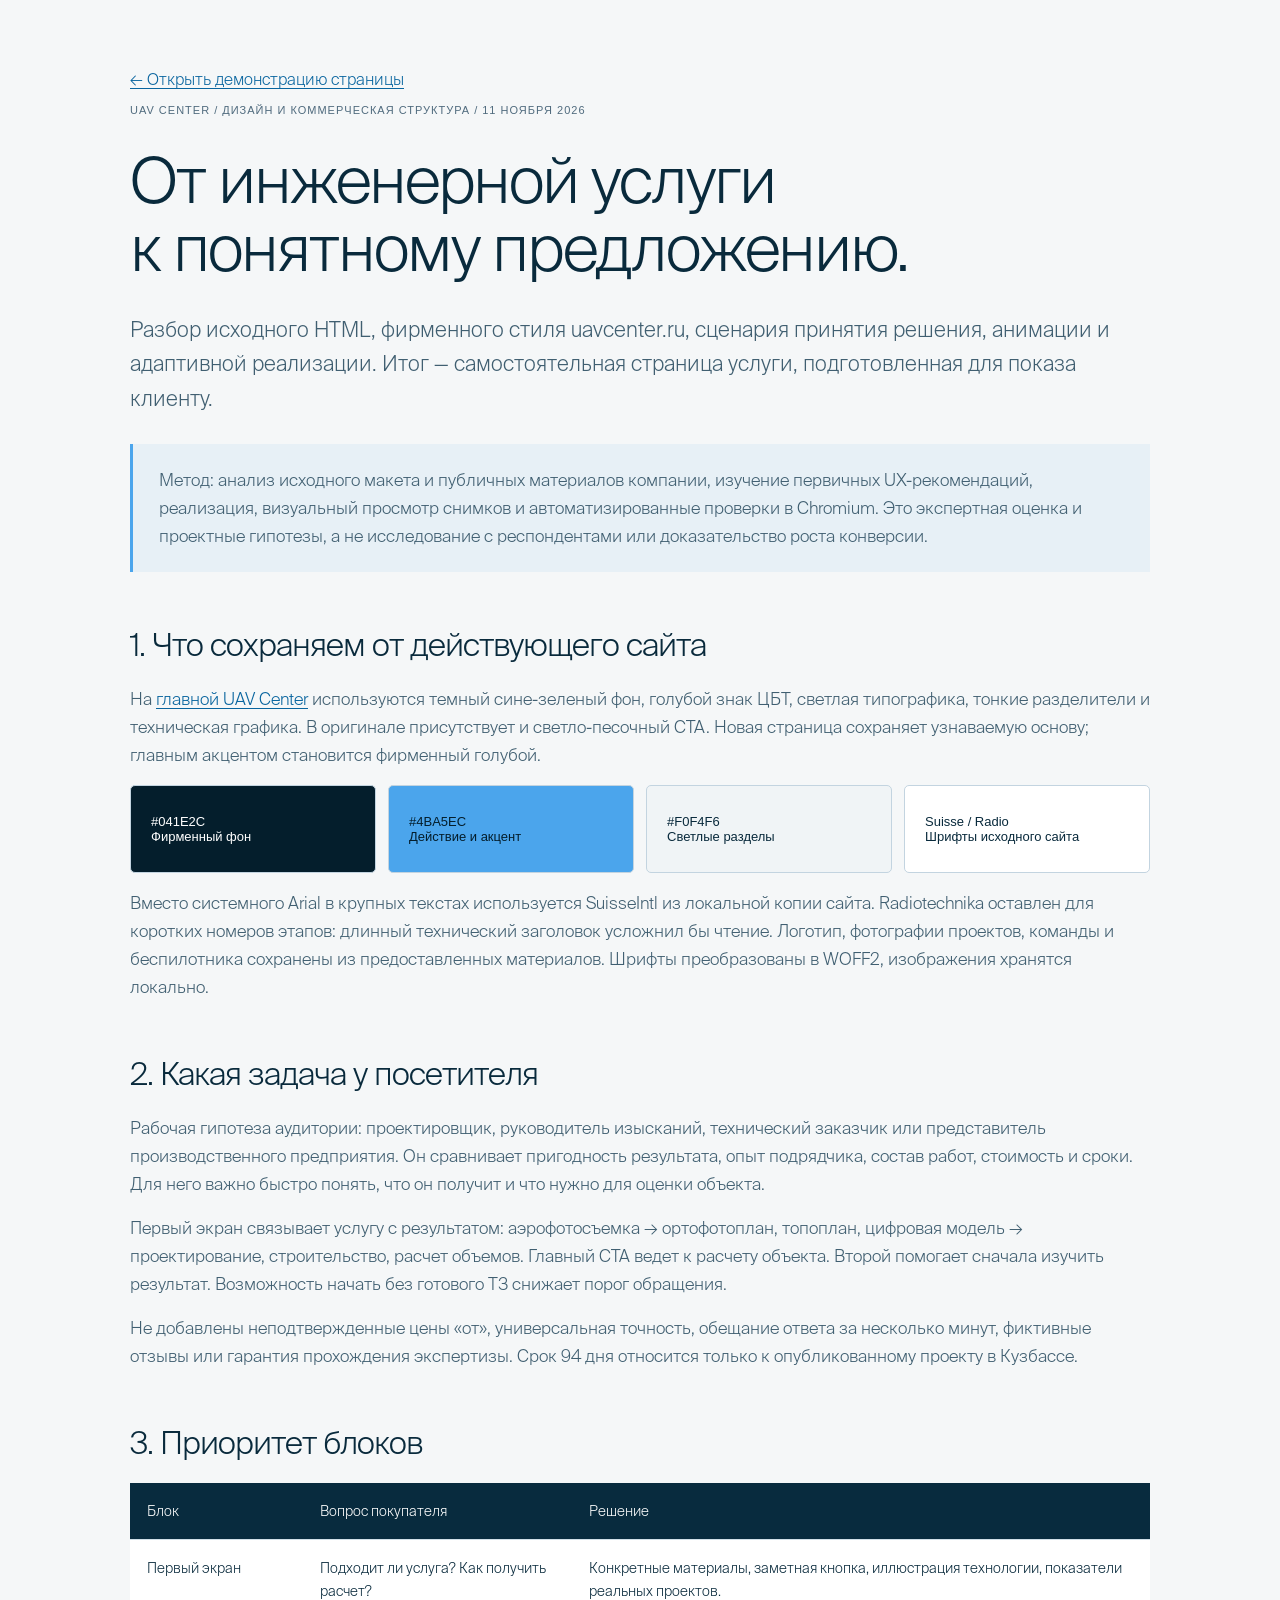
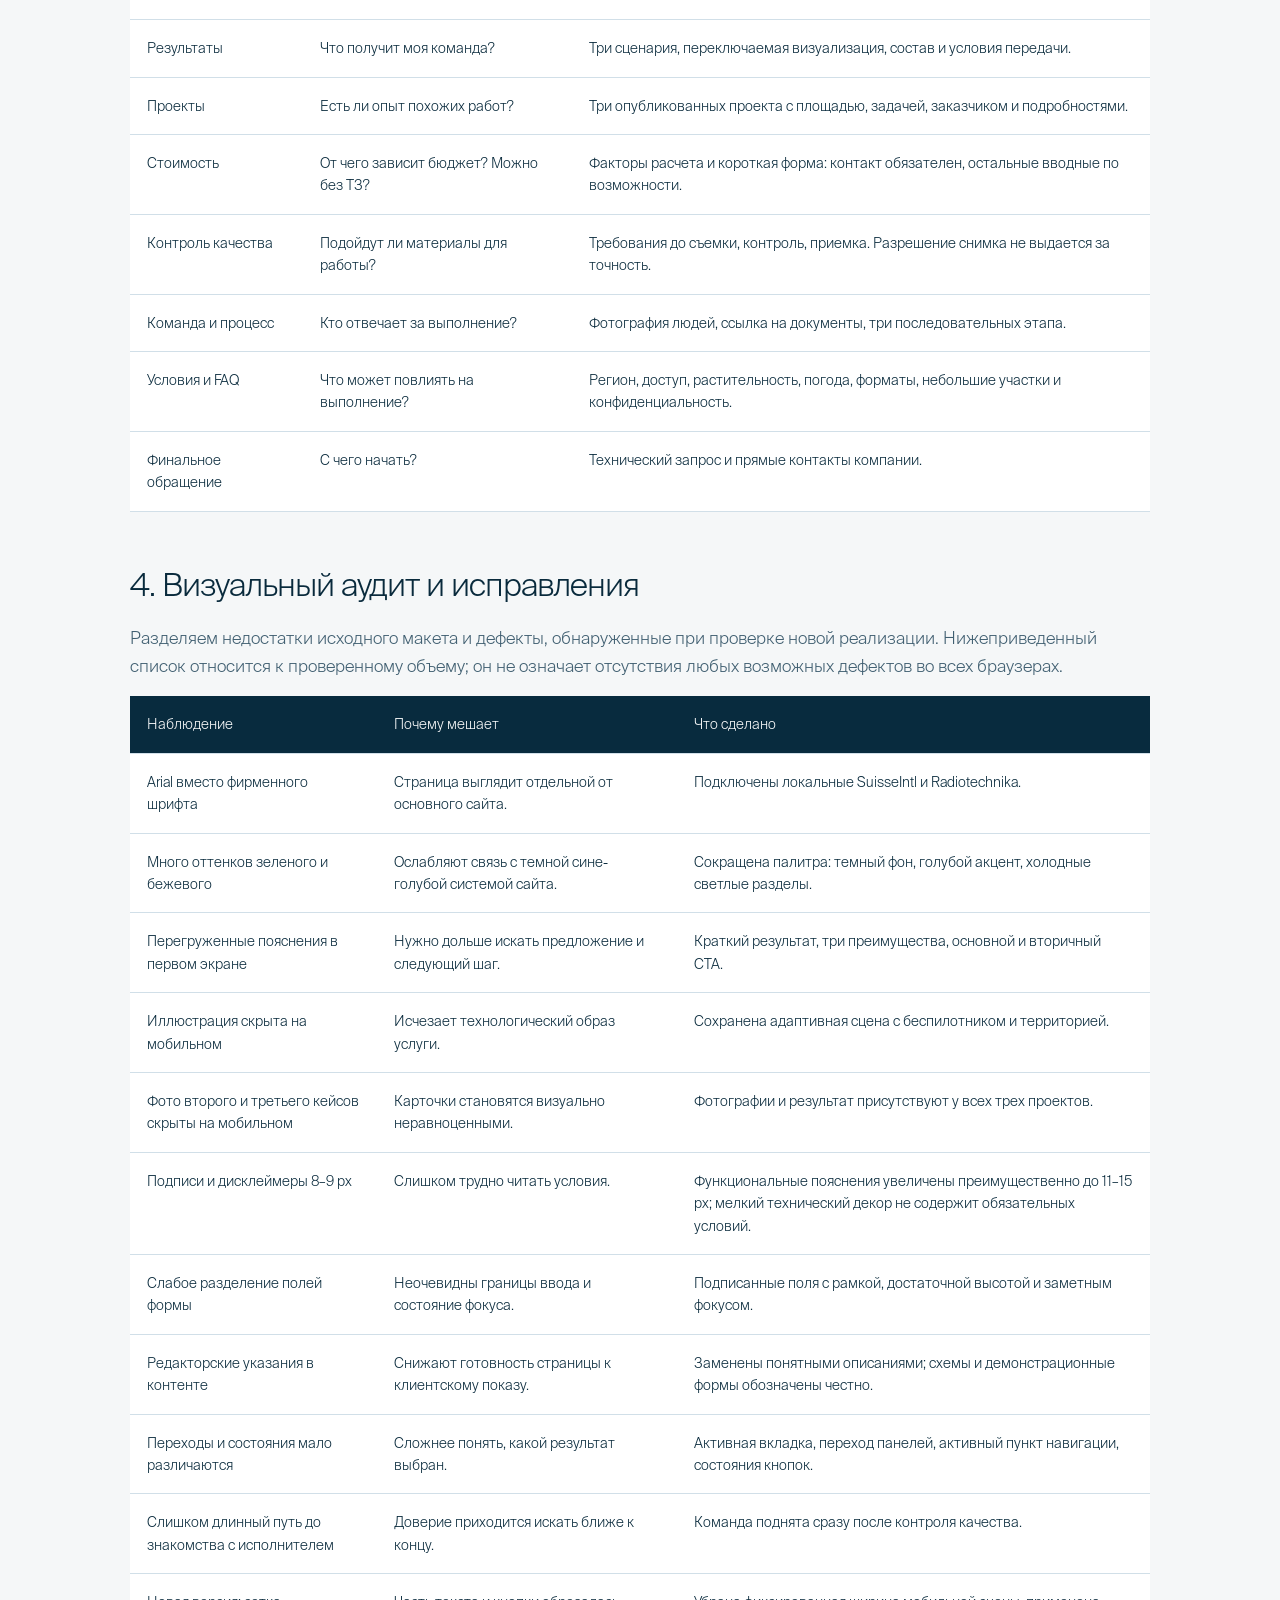
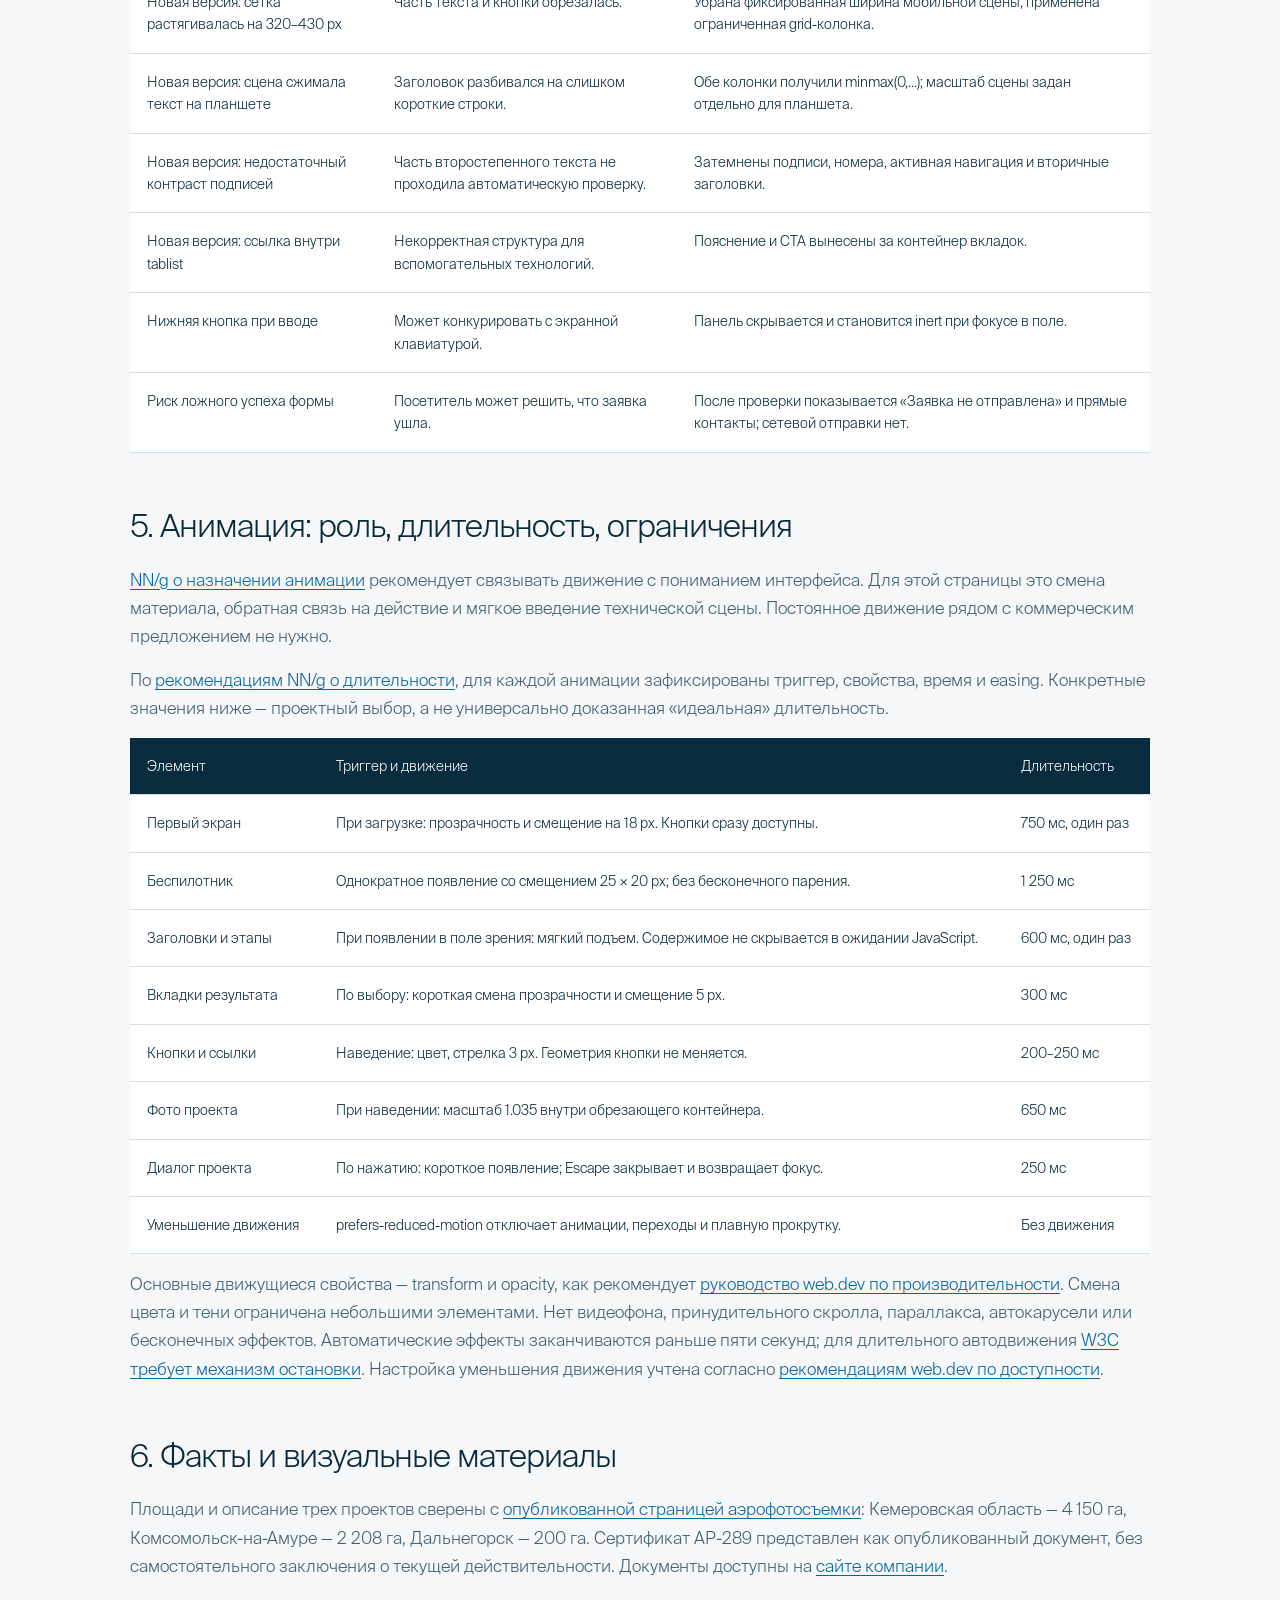
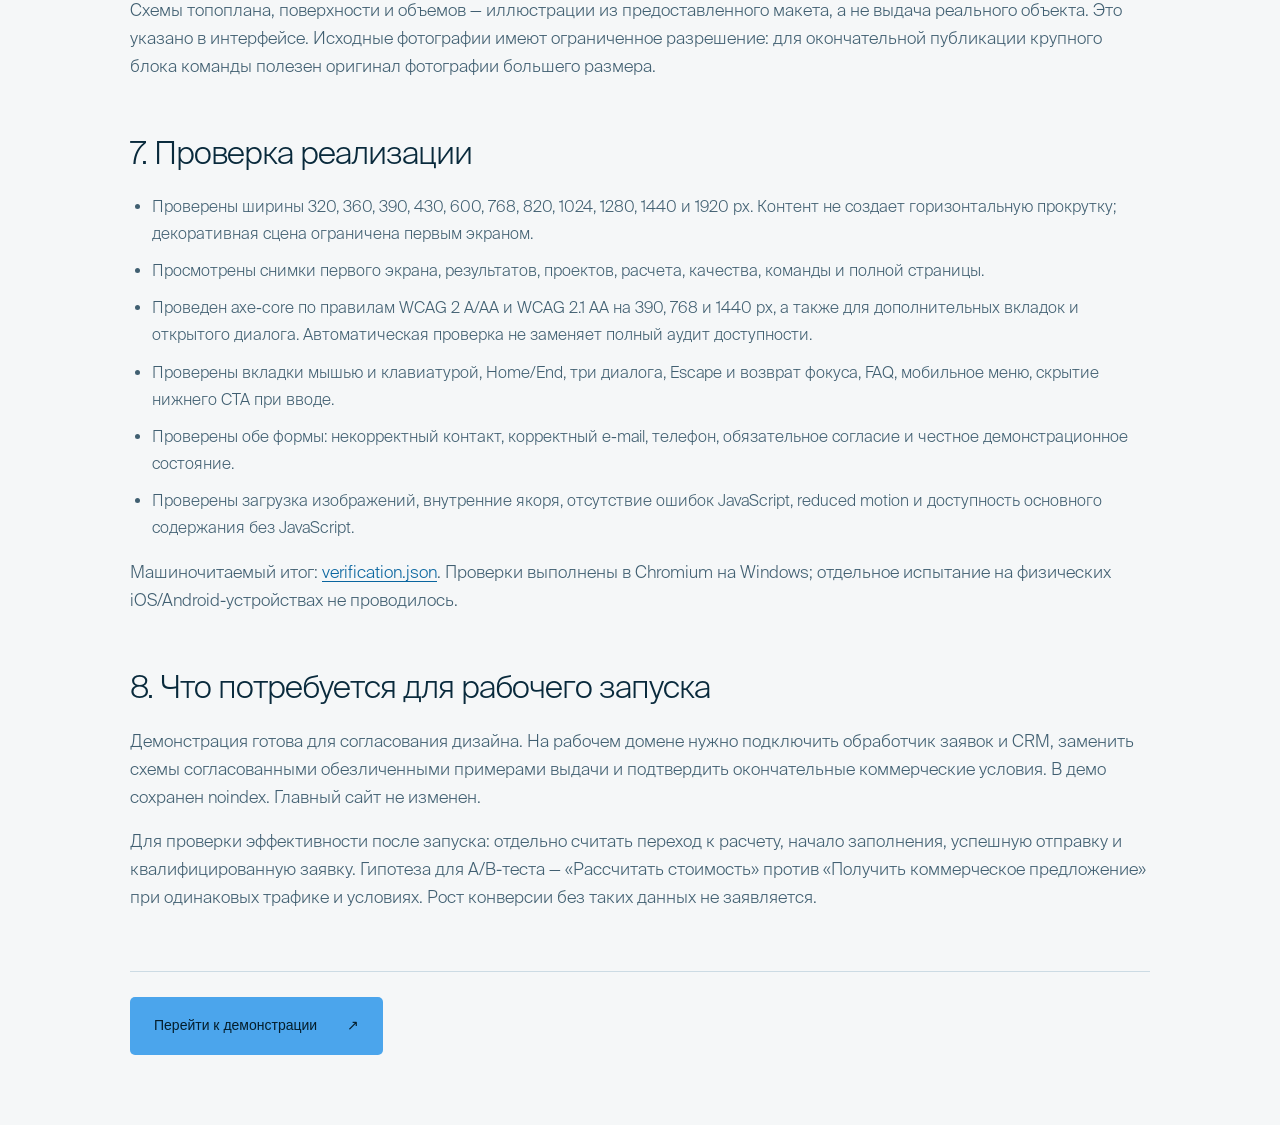
==== research.html @ e49f98c6 "Build premium UAV Center aerial surveying landing page" ====
<!doctype html>
<html lang="ru"><head><meta charset="utf-8"><meta name="viewport" content="width=device-width, initial-scale=1"><meta name="robots" content="noindex,nofollow"><title>UAV Center — исследование и решения по дизайну</title><link rel="icon" href="assets/favicon.svg"><link rel="stylesheet" href="styles.css"><style>
body{background:#f5f7f8}.report{max-width:1080px;margin:auto;padding:70px 30px}.report h1{font-size:clamp(36px,6vw,64px);line-height:1.06;letter-spacing:-2px;margin:30px 0}.report h2{font-size:32px;letter-spacing:-1px;margin:55px 0 23px}.report h3{font-size:23px;margin:28px 0 14px}.report p{font-size:17px;color:#405f71;margin:16px 0}.report a:not(.btn){color:#09659f;text-decoration:underline;text-underline-offset:3px}.report li{color:#405f71;line-height:1.7;margin:10px 0}.report ul,.report ol{padding-left:22px}.report .intro{font-size:21px}.report .meta{font:11px Arial,sans-serif;letter-spacing:1px;color:#506b7e}.report table{width:100%;border-collapse:collapse;font-size:14px;line-height:1.6;background:white}.report th{text-align:left;background:#082b3e;color:white;font-weight:400}.report td,.report th{padding:17px;border-bottom:1px solid #d1dfe8;vertical-align:top}.report td:first-child{min-width:130px}.table-wrap{overflow:auto}.report figure{margin:30px 0}.report figure img{width:100%;border:1px solid #c5d7e2;border-radius:5px}.report figcaption{font-size:13px;color:#526e80;margin-top:10px}.callout{background:#e7f0f6;padding:22px 26px;border-left:3px solid #4ba5ec;margin:28px 0}.report .callout p{margin:0}.swatches{display:flex;gap:12px;flex-wrap:wrap}.swatch{flex:1;min-width:150px;padding:28px 20px;border:1px solid #c3d4e0;border-radius:5px;font:13px Arial,sans-serif}.report footer{margin-top:60px;border-top:1px solid #ccdbe4;padding-top:25px;font-size:13px}.report .table-wrap:focus-visible{outline:3px solid #1683cf}@media(max-width:600px){.report{padding:40px 20px}.report h2{font-size:29px}.report p{font-size:16px}.report td,.report th{padding:13px}.report .intro{font-size:18px}}
</style></head><body><main class="report">
<a href="./">← Открыть демонстрацию страницы</a><p class="meta">UAV CENTER / ДИЗАЙН И КОММЕРЧЕСКАЯ СТРУКТУРА / 11 НОЯБРЯ 2026</p>
<h1>От инженерной услуги<br>к понятному предложению.</h1>
<p class="intro">Разбор исходного HTML, фирменного стиля uavcenter.ru, сценария принятия решения, анимации и адаптивной реализации. Итог — самостоятельная страница услуги, подготовленная для показа клиенту.</p>
<div class="callout"><p>Метод: анализ исходного макета и публичных материалов компании, изучение первичных UX-рекомендаций, реализация, визуальный просмотр снимков и автоматизированные проверки в Chromium. Это экспертная оценка и проектные гипотезы, а не исследование с респондентами или доказательство роста конверсии.</p></div>

<h2>1. Что сохраняем от действующего сайта</h2>
<p>На <a href="https://uavcenter.ru/">главной UAV Center</a> используются темный сине-зеленый фон, голубой знак ЦБТ, светлая типографика, тонкие разделители и техническая графика. В оригинале присутствует и светло-песочный CTA. Новая страница сохраняет узнаваемую основу; главным акцентом становится фирменный голубой.</p>
<div class="swatches"><div class="swatch" style="background:#041e2c;color:white">#041E2C<br>Фирменный фон</div><div class="swatch" style="background:#4ba5ec;color:#041e2c">#4BA5EC<br>Действие и акцент</div><div class="swatch" style="background:#f0f4f6">#F0F4F6<br>Светлые разделы</div><div class="swatch" style="background:white">Suisse / Radio<br>Шрифты исходного сайта</div></div>
<p>Вместо системного Arial в крупных текстах используется SuisseIntl из локальной копии сайта. Radiotechnika оставлен для коротких номеров этапов: длинный технический заголовок усложнил бы чтение. Логотип, фотографии проектов, команды и беспилотника сохранены из предоставленных материалов. Шрифты преобразованы в WOFF2, изображения хранятся локально.</p>

<h2>2. Какая задача у посетителя</h2>
<p>Рабочая гипотеза аудитории: проектировщик, руководитель изысканий, технический заказчик или представитель производственного предприятия. Он сравнивает пригодность результата, опыт подрядчика, состав работ, стоимость и сроки. Для него важно быстро понять, что он получит и что нужно для оценки объекта.</p>
<p>Первый экран связывает услугу с результатом: аэрофотосъемка → ортофотоплан, топоплан, цифровая модель → проектирование, строительство, расчет объемов. Главный CTA ведет к расчету объекта. Второй помогает сначала изучить результат. Возможность начать без готового ТЗ снижает порог обращения.</p>
<p>Не добавлены неподтвержденные цены «от», универсальная точность, обещание ответа за несколько минут, фиктивные отзывы или гарантия прохождения экспертизы. Срок 94 дня относится только к опубликованному проекту в Кузбассе.</p>

<h2>3. Приоритет блоков</h2>
<div class="table-wrap" tabindex="0" aria-label="Порядок блоков"><table><thead><tr><th>Блок</th><th>Вопрос покупателя</th><th>Решение</th></tr></thead><tbody>
<tr><td>Первый экран</td><td>Подходит ли услуга? Как получить расчет?</td><td>Конкретные материалы, заметная кнопка, иллюстрация технологии, показатели реальных проектов.</td></tr>
<tr><td>Результаты</td><td>Что получит моя команда?</td><td>Три сценария, переключаемая визуализация, состав и условия передачи.</td></tr>
<tr><td>Проекты</td><td>Есть ли опыт похожих работ?</td><td>Три опубликованных проекта с площадью, задачей, заказчиком и подробностями.</td></tr>
<tr><td>Стоимость</td><td>От чего зависит бюджет? Можно без ТЗ?</td><td>Факторы расчета и короткая форма: контакт обязателен, остальные вводные по возможности.</td></tr>
<tr><td>Контроль качества</td><td>Подойдут ли материалы для работы?</td><td>Требования до съемки, контроль, приемка. Разрешение снимка не выдается за точность.</td></tr>
<tr><td>Команда и процесс</td><td>Кто отвечает за выполнение?</td><td>Фотография людей, ссылка на документы, три последовательных этапа.</td></tr>
<tr><td>Условия и FAQ</td><td>Что может повлиять на выполнение?</td><td>Регион, доступ, растительность, погода, форматы, небольшие участки и конфиденциальность.</td></tr>
<tr><td>Финальное обращение</td><td>С чего начать?</td><td>Технический запрос и прямые контакты компании.</td></tr>
</tbody></table></div>

<h2>4. Визуальный аудит и исправления</h2>
<p>Разделяем недостатки исходного макета и дефекты, обнаруженные при проверке новой реализации. Нижеприведенный список относится к проверенному объему; он не означает отсутствия любых возможных дефектов во всех браузерах.</p>
<div class="table-wrap" tabindex="0" aria-label="Результаты визуального аудита"><table><thead><tr><th>Наблюдение</th><th>Почему мешает</th><th>Что сделано</th></tr></thead><tbody>
<tr><td>Arial вместо фирменного шрифта</td><td>Страница выглядит отдельной от основного сайта.</td><td>Подключены локальные SuisseIntl и Radiotechnika.</td></tr>
<tr><td>Много оттенков зеленого и бежевого</td><td>Ослабляют связь с темной сине-голубой системой сайта.</td><td>Сокращена палитра: темный фон, голубой акцент, холодные светлые разделы.</td></tr>
<tr><td>Перегруженные пояснения в первом экране</td><td>Нужно дольше искать предложение и следующий шаг.</td><td>Краткий результат, три преимущества, основной и вторичный CTA.</td></tr>
<tr><td>Иллюстрация скрыта на мобильном</td><td>Исчезает технологический образ услуги.</td><td>Сохранена адаптивная сцена с беспилотником и территорией.</td></tr>
<tr><td>Фото второго и третьего кейсов скрыты на мобильном</td><td>Карточки становятся визуально неравноценными.</td><td>Фотографии и результат присутствуют у всех трех проектов.</td></tr>
<tr><td>Подписи и дисклеймеры 8–9 px</td><td>Слишком трудно читать условия.</td><td>Функциональные пояснения увеличены преимущественно до 11–15 px; мелкий технический декор не содержит обязательных условий.</td></tr>
<tr><td>Слабое разделение полей формы</td><td>Неочевидны границы ввода и состояние фокуса.</td><td>Подписанные поля с рамкой, достаточной высотой и заметным фокусом.</td></tr>
<tr><td>Редакторские указания в контенте</td><td>Снижают готовность страницы к клиентскому показу.</td><td>Заменены понятными описаниями; схемы и демонстрационные формы обозначены честно.</td></tr>
<tr><td>Переходы и состояния мало различаются</td><td>Сложнее понять, какой результат выбран.</td><td>Активная вкладка, переход панелей, активный пункт навигации, состояния кнопок.</td></tr>
<tr><td>Слишком длинный путь до знакомства с исполнителем</td><td>Доверие приходится искать ближе к концу.</td><td>Команда поднята сразу после контроля качества.</td></tr>
<tr><td>Новая версия: сетка растягивалась на 320–430 px</td><td>Часть текста и кнопки обрезалась.</td><td>Убрана фиксированная ширина мобильной сцены, применена ограниченная grid-колонка.</td></tr>
<tr><td>Новая версия: сцена сжимала текст на планшете</td><td>Заголовок разбивался на слишком короткие строки.</td><td>Обе колонки получили minmax(0,…); масштаб сцены задан отдельно для планшета.</td></tr>
<tr><td>Новая версия: недостаточный контраст подписей</td><td>Часть второстепенного текста не проходила автоматическую проверку.</td><td>Затемнены подписи, номера, активная навигация и вторичные заголовки.</td></tr>
<tr><td>Новая версия: ссылка внутри tablist</td><td>Некорректная структура для вспомогательных технологий.</td><td>Пояснение и CTA вынесены за контейнер вкладок.</td></tr>
<tr><td>Нижняя кнопка при вводе</td><td>Может конкурировать с экранной клавиатурой.</td><td>Панель скрывается и становится inert при фокусе в поле.</td></tr>
<tr><td>Риск ложного успеха формы</td><td>Посетитель может решить, что заявка ушла.</td><td>После проверки показывается «Заявка не отправлена» и прямые контакты; сетевой отправки нет.</td></tr>
</tbody></table></div>

<h2>5. Анимация: роль, длительность, ограничения</h2>
<p><a href="https://www.nngroup.com/articles/animation-purpose-ux/">NN/g о назначении анимации</a> рекомендует связывать движение с пониманием интерфейса. Для этой страницы это смена материала, обратная связь на действие и мягкое введение технической сцены. Постоянное движение рядом с коммерческим предложением не нужно.</p>
<p>По <a href="https://www.nngroup.com/articles/animation-duration/">рекомендациям NN/g о длительности</a>, для каждой анимации зафиксированы триггер, свойства, время и easing. Конкретные значения ниже — проектный выбор, а не универсально доказанная «идеальная» длительность.</p>
<div class="table-wrap" tabindex="0" aria-label="Спецификация анимации"><table><thead><tr><th>Элемент</th><th>Триггер и движение</th><th>Длительность</th></tr></thead><tbody>
<tr><td>Первый экран</td><td>При загрузке: прозрачность и смещение на 18 px. Кнопки сразу доступны.</td><td>750 мс, один раз</td></tr>
<tr><td>Беспилотник</td><td>Однократное появление со смещением 25 × 20 px; без бесконечного парения.</td><td>1 250 мс</td></tr>
<tr><td>Заголовки и этапы</td><td>При появлении в поле зрения: мягкий подъем. Содержимое не скрывается в ожидании JavaScript.</td><td>600 мс, один раз</td></tr>
<tr><td>Вкладки результата</td><td>По выбору: короткая смена прозрачности и смещение 5 px.</td><td>300 мс</td></tr>
<tr><td>Кнопки и ссылки</td><td>Наведение: цвет, стрелка 3 px. Геометрия кнопки не меняется.</td><td>200–250 мс</td></tr>
<tr><td>Фото проекта</td><td>При наведении: масштаб 1.035 внутри обрезающего контейнера.</td><td>650 мс</td></tr>
<tr><td>Диалог проекта</td><td>По нажатию: короткое появление; Escape закрывает и возвращает фокус.</td><td>250 мс</td></tr>
<tr><td>Уменьшение движения</td><td>prefers-reduced-motion отключает анимации, переходы и плавную прокрутку.</td><td>Без движения</td></tr>
</tbody></table></div>
<p>Основные движущиеся свойства — transform и opacity, как рекомендует <a href="https://web.dev/articles/animations-guide">руководство web.dev по производительности</a>. Смена цвета и тени ограничена небольшими элементами. Нет видеофона, принудительного скролла, параллакса, автокарусели или бесконечных эффектов. Автоматические эффекты заканчиваются раньше пяти секунд; для длительного автодвижения <a href="https://www.w3.org/WAI/WCAG22/Understanding/pause-stop-hide">W3C требует механизм остановки</a>. Настройка уменьшения движения учтена согласно <a href="https://web.dev/learn/design/accessibility">рекомендациям web.dev по доступности</a>.</p>

<h2>6. Факты и визуальные материалы</h2>
<p>Площади и описание трех проектов сверены с <a href="https://uavcenter.ru/aerofotosemka/">опубликованной страницей аэрофотосъемки</a>: Кемеровская область — 4 150 га, Комсомольск-на-Амуре — 2 208 га, Дальнегорск — 200 га. Сертификат АР-289 представлен как опубликованный документ, без самостоятельного заключения о текущей действительности. Документы доступны на <a href="https://uavcenter.ru/documents/">сайте компании</a>.</p>
<p>Схемы топоплана, поверхности и объемов — иллюстрации из предоставленного макета, а не выдача реального объекта. Это указано в интерфейсе. Исходные фотографии имеют ограниченное разрешение: для окончательной публикации крупного блока команды полезен оригинал фотографии большего размера.</p>

<h2>7. Проверка реализации</h2>
<ul>
<li>Проверены ширины 320, 360, 390, 430, 600, 768, 820, 1024, 1280, 1440 и 1920 px. Контент не создает горизонтальную прокрутку; декоративная сцена ограничена первым экраном.</li>
<li>Просмотрены снимки первого экрана, результатов, проектов, расчета, качества, команды и полной страницы.</li>
<li>Проведен axe-core по правилам WCAG 2 A/AA и WCAG 2.1 AA на 390, 768 и 1440 px, а также для дополнительных вкладок и открытого диалога. Автоматическая проверка не заменяет полный аудит доступности.</li>
<li>Проверены вкладки мышью и клавиатурой, Home/End, три диалога, Escape и возврат фокуса, FAQ, мобильное меню, скрытие нижнего CTA при вводе.</li>
<li>Проверены обе формы: некорректный контакт, корректный e-mail, телефон, обязательное согласие и честное демонстрационное состояние.</li>
<li>Проверены загрузка изображений, внутренние якоря, отсутствие ошибок JavaScript, reduced motion и доступность основного содержания без JavaScript.</li>
</ul>
<p>Машиночитаемый итог: <a href="verification.json">verification.json</a>. Проверки выполнены в Chromium на Windows; отдельное испытание на физических iOS/Android-устройствах не проводилось.</p>

<h2>8. Что потребуется для рабочего запуска</h2>
<p>Демонстрация готова для согласования дизайна. На рабочем домене нужно подключить обработчик заявок и CRM, заменить схемы согласованными обезличенными примерами выдачи и подтвердить окончательные коммерческие условия. В демо сохранен noindex. Главный сайт не изменен.</p>
<p>Для проверки эффективности после запуска: отдельно считать переход к расчету, начало заполнения, успешную отправку и квалифицированную заявку. Гипотеза для A/B-теста — «Рассчитать стоимость» против «Получить коммерческое предложение» при одинаковых трафике и условиях. Рост конверсии без таких данных не заявляется.</p>
<footer><a class="btn btn-primary" href="./">Перейти к демонстрации <span>↗</span></a></footer>
</main></body></html>
---- styles.css ----
@font-face{font-family:Suisse;src:url('assets/SuisseIntl.woff2') format('woff2');font-weight:300 600;font-display:swap}
@font-face{font-family:Radio;src:url('assets/Radiotechnika.woff2') format('woff2');font-weight:400;font-display:swap}
:root{--ink:#092a3c;--navy:#041e2c;--navy2:#0c2b3d;--muted:#526975;--paper:#f5f7f8;--white:#fff;--line:#d7e1e7;--blue:#4ba5ec;--sand:#f3e4bc;--ease:cubic-bezier(.22,1,.36,1)}
*{box-sizing:border-box}html{scroll-behavior:smooth;scroll-padding-top:88px}body{margin:0;background:var(--paper);color:var(--ink);font-family:Suisse,Arial,sans-serif;font-size:16px;-webkit-font-smoothing:antialiased}body.menu-open{overflow:hidden}a{color:inherit;text-decoration:none}button,input,textarea,select{font:inherit}button{cursor:pointer;color:inherit}button,a,input,textarea,select{-webkit-tap-highlight-color:transparent}button:disabled{cursor:default}img{max-width:100%;display:block}h1,h2,h3,p{margin:0}h1,h2,h3,strong{font-weight:400}p{line-height:1.65}h2{font-size:clamp(35px,3.65vw,54px);letter-spacing:-1.9px;line-height:1.09}h3{font-size:25px;line-height:1.22;letter-spacing:-.6px}a:focus-visible,button:focus-visible,input:focus-visible,textarea:focus-visible,select:focus-visible,summary:focus-visible,[tabindex]:focus-visible{outline:3px solid #1683cf;outline-offset:5px}.container{width:min(1320px,calc(100% - 104px));margin-inline:auto}.section,.deliverables{padding:100px 0}.section-head{display:grid;grid-template-columns:1.4fr 1fr;gap:80px;align-items:end;margin-bottom:48px}.section-head>p{max-width:390px;color:var(--muted);font-size:17px;justify-self:end}.eyebrow{display:flex;align-items:center;gap:12px;font-family:Arial,sans-serif;font-size:11px;line-height:1.6;letter-spacing:1.45px;text-transform:uppercase;margin-bottom:24px;color:#486574}.eyebrow:before{content:'';height:1px;width:24px;background:var(--blue)}.soft{color:#638091}.text-link{display:inline-flex;align-items:center;gap:24px;border-bottom:1px solid #a7bac5;padding:8px 0;font-size:14px;line-height:1.4;transition:color .2s,border-color .2s}.text-link:hover{color:#1676ba;border-color:currentColor}.text-link span{font-size:20px}.btn{display:inline-flex;align-items:center;justify-content:space-between;gap:30px;min-height:58px;border:1px solid transparent;padding:0 23px;border-radius:5px;font-family:Arial,sans-serif;font-size:14px;line-height:1.35;font-weight:500;transition:background .2s,transform .2s,box-shadow .2s}.btn .arrow{font-size:24px;font-weight:400;transition:transform .25s var(--ease)}.btn:hover .arrow{transform:translate(3px,-3px)}.btn-primary,.btn-sand{background:var(--blue);color:var(--navy)}.btn-primary:hover,.btn-sand:hover{background:#78c2fa;box-shadow:0 6px 28px #4ba5ec25}.btn-ink{background:var(--navy);color:white}.btn-ink:hover{background:#174660}.grid3{display:grid;grid-template-columns:repeat(3,minmax(0,1fr));gap:28px}.skip{position:fixed;top:10px;left:12px;transform:translateY(-160%);z-index:100;padding:14px 20px;background:white}.skip:focus{transform:none}.icon{fill:none;stroke:currentColor;stroke-width:1.4;width:28px;height:28px}.tag{font:10px/1.5 Arial,sans-serif;letter-spacing:1px}.sr{position:absolute;width:1px;height:1px;overflow:hidden;clip:rect(0,0,0,0)}
/* Brand and first screen */
.header{background:var(--navy);color:#eef4f8;height:92px;border-bottom:1px solid #ffffff20}.header-inner{height:100%;display:flex;align-items:center;justify-content:space-between;gap:30px}.brand img{width:239px;height:auto}.main-nav{display:flex;align-items:center;gap:28px;font-size:14px}.main-nav a{color:#b7c9d4;transition:color .2s}.main-nav a:hover{color:white}.header-contact{display:flex;gap:28px;align-items:center}.phone{white-space:nowrap;font-size:16px}.header-contact .btn{min-height:43px;background:transparent;border-color:#526875;color:white;font-size:12px;padding:0 16px;gap:16px}.header-contact .btn:hover{border-color:var(--blue);background:#15394e}.mobile-menu{display:none;background:transparent;border:1px solid #667f8d;border-radius:4px;padding:11px 13px;color:white;min-height:44px}.hero{position:relative;overflow:hidden;background:var(--navy);color:#edf4f8}.hero:before{content:'';position:absolute;inset:0;background:radial-gradient(ellipse at 82% 42%,#154c6b70,transparent 55%);pointer-events:none}.hero-main{position:relative;display:grid;grid-template-columns:minmax(0,1.1fr) minmax(0,1fr);align-items:center;gap:0;padding:58px 0 53px;min-height:555px}.hero-copy{position:relative;z-index:2}.hero .eyebrow{color:#a7c6da;font-size:10px;letter-spacing:1.35px;margin-bottom:24px}.hero .eyebrow:before{display:none}.status-dot{display:inline-block;width:6px;height:6px;flex:0 0 6px;background:var(--blue);border-radius:50%;box-shadow:0 0 0 4px #4ba5ec13}.hero h1{font-size:clamp(48px,4.6vw,68px);letter-spacing:-2.7px;line-height:1.035;margin-bottom:22px}.hero h1 span{color:#89bcdf}.hero-desc{max-width:520px;color:#bdced9;font-size:17px;line-height:1.6}.hero-benefits{display:flex;flex-wrap:wrap;gap:17px;margin-top:20px;color:#b4c9d5;font-size:12px}.hero-benefits span:before{content:'✓';color:#66b9f3;margin-right:7px}.hero-actions{display:flex;align-items:center;gap:25px;margin-top:30px}.hero-actions .text-link{color:#d1e0e9;border-color:#496579;font-size:13px}.hero-actions .text-link:hover{color:var(--blue)}.hero-note{font-size:12px;color:#9bb1c1;margin-top:18px}.hero-note>span{color:#d1dee7}.hero-art{position:relative;width:100%;height:455px;isolation:isolate}.scene-grid{position:absolute;inset:-40px -60px;background-image:linear-gradient(#77b1db0b 1px,transparent 1px),linear-gradient(90deg,#77b1db0b 1px,transparent 1px);background-size:44px 44px;mask-image:radial-gradient(ellipse,#000 20%,transparent 73%)}.scene-orbit{position:absolute;border:1px solid #82bde117;border-radius:50%;width:480px;height:480px;top:-10px;left:25px}.orbit-two{width:390px;height:390px;top:35px;left:70px;border-style:dashed}.scene-label{position:absolute;display:flex;align-items:center;gap:12px;top:5px;left:45px;color:#9cbed5;font:10px/1.5 Arial,sans-serif;letter-spacing:1.4px}.terrain-stack{position:absolute;width:470px;height:252px;left:43px;top:186px;transform:rotateX(55deg) rotateZ(-24deg);transform-style:preserve-3d;box-shadow:-7px 12px 0 #123b50,-9px 15px 0 #37728d,0 40px 60px #0005}.hero-land{width:100%;height:100%;object-fit:cover;filter:saturate(.6) brightness(.85)}.terrain-lines{position:absolute;inset:0;width:100%;height:100%;mix-blend-mode:screen}.scan-beam{position:absolute;inset:0;width:100%;height:100%;z-index:1;pointer-events:none}.hero-drone{position:absolute;width:460px;height:auto;max-width:90%;left:43px;top:79px;z-index:2;filter:drop-shadow(0 30px 25px #0007)}.data-tag{position:absolute;display:flex;align-items:center;gap:13px;left:29px;bottom:56px;padding:17px 20px;background:#0b2b3ded;border:1px solid #679abc59;border-radius:4px;box-shadow:0 10px 40px #0003;z-index:3;backdrop-filter:blur(8px)}.data-tag strong{font-size:14px;display:block;margin-bottom:5px}.data-tag div>span{font-size:11px;color:#99bbd2}.data-icon{font-size:30px;color:var(--blue)}.scene-scale{position:absolute;bottom:9px;left:45px;right:10px;display:flex;align-items:center;gap:14px;font:9px Arial,sans-serif;letter-spacing:1.2px;color:#a0bdcf}.scene-scale i{height:1px;background:#46718b;flex:1}.scene-caption{position:absolute;bottom:-15px;right:10px;font-size:10px;color:#829fb3}.hero-stats{position:relative;display:grid;grid-template-columns:repeat(3,1fr);border-top:1px solid #315063;padding:26px 0 28px}.hero-stat{padding:0 30px;border-left:1px solid #315063}.hero-stat:first-child{padding-left:0;border-left:0}.hero-stat strong{display:flex;align-items:baseline;gap:7px;font-size:32px;letter-spacing:-1px;margin-bottom:7px}.hero-stat strong>span{font-size:17px;color:#b0c9d8}.hero-stat strong small{font-size:19px;color:var(--blue);margin-left:16px;transition:transform .2s}.hero-stat:hover small{transform:translate(3px,-3px)}.hero-stat>span{font-size:13px;color:#a9c0cf}.hero-stat .stat-document{font-size:30px}.page-nav{position:sticky;top:0;z-index:20;background:#f5f7f8f5;border-bottom:1px solid var(--line);backdrop-filter:blur(12px)}.page-nav .container{height:65px;display:flex;align-items:center;justify-content:space-between;gap:28px}.page-nav a{position:relative;white-space:nowrap;font-size:13px;padding:23px 0;transition:color .2s}.page-nav a>span{font:10px Arial,sans-serif;color:#536e80;margin-right:9px}.page-nav a:hover,.page-nav a.active{color:#0b639c}.page-nav a.active:after{content:'';position:absolute;height:2px;bottom:0;left:0;right:0;background:#278ad0}.page-nav .jump{color:#1675b0}
/* A tangible result, before the sales form */
.deliverables{background:#f0f4f6}.result-grid{display:grid;grid-template-columns:.85fr 1.4fr;gap:60px;align-items:start}.result-tabs{display:flex;flex-direction:column}.result-tab{display:grid;grid-template-columns:24px 1fr 20px;gap:14px;align-items:start;text-align:left;background:none;border:0;border-bottom:1px solid #c8d7df;padding:24px 0;color:#526b7c}.result-tab .tab-number{font:11px Arial,sans-serif;padding-top:7px}.result-tab h3{font-size:23px;line-height:1.25}.result-tab p{font-size:14px;margin-top:12px;color:#526d7d}.result-tab .tab-arrow{font-size:22px}.result-tab[aria-selected=true]{color:var(--ink);border-bottom:2px solid #298bd0}.result-tab[aria-selected=true] .tab-number,.result-tab[aria-selected=true] .tab-arrow{color:#116da9}.result-tab:not([aria-selected=true]) p{display:none}.results-note{font-size:13px;color:var(--muted);margin-top:26px}.result-options>.text-link{align-self:flex-start;margin-top:18px}.result-window{border:1px solid #cbdbe4;border-radius:7px;overflow:hidden;background:white;box-shadow:0 16px 42px #1d45600a}.result-window-top{padding:20px 23px;display:flex;justify-content:space-between;align-items:center;gap:16px;font-size:14px}.window-title{display:flex;align-items:center;gap:10px}.window-title i{width:6px;height:6px;background:#439fda;border-radius:50%}.window-type{font:9px Arial,sans-serif;letter-spacing:1px;color:#536d7e}.result-image{height:345px;position:relative;overflow:hidden;background:#dce8e9}.result-image>img{width:100%;height:100%;object-fit:cover}.result-bottom{display:grid;grid-template-columns:repeat(3,1fr);padding:22px;gap:18px;border-top:1px solid var(--line)}.result-bottom>div{border-left:1px solid var(--line);padding-left:18px}.result-bottom>div:first-child{border:0;padding:0}.result-bottom small{display:block;color:#607985;font:10px Arial,sans-serif;text-transform:uppercase;letter-spacing:.5px;margin-bottom:8px}.result-bottom p{font-size:12px;line-height:1.4}.result-caption{font-size:12px;color:#526b7d;margin-top:17px;max-width:620px}.result-panel[hidden]{display:none}.volume-visual{height:100%;position:relative;background:#12364a}.volume-visual img{width:100%;height:100%;object-fit:cover;opacity:.7}.volume-box{position:absolute;left:24px;top:24px;max-width:285px;padding:20px;background:#082b37ed;color:white;border:1px solid #7196aa}.volume-box strong{display:block;font-size:24px;margin-bottom:9px}.volume-box p{font-size:13px;color:#c6dce8}
/* Evidence */
#projects{background:#fff}.case-card{min-width:0}.case-img{height:242px;position:relative;overflow:hidden;border-radius:5px;background:#dae4eb;margin-bottom:23px}.case-img>img{width:100%;height:100%;object-fit:cover;filter:saturate(.76);transition:transform .65s var(--ease)}.case-card:hover .case-img>img{transform:scale(1.035)}.case-img:after{content:'';position:absolute;inset:30% 0 0;background:linear-gradient(transparent,#051b2ac9)}.case-badge{position:absolute;bottom:20px;left:23px;color:white;z-index:1}.case-badge strong{font-size:39px;letter-spacing:-1px}.case-badge>span{font-size:14px;margin-left:7px}.region{font:10px/1.6 Arial,sans-serif;text-transform:uppercase;letter-spacing:1px;color:#526f80;margin-bottom:12px}.case-card h3{font-size:25px;margin-bottom:16px;min-height:61px}.case-card>p:not(.region){color:var(--muted);font-size:14px;min-height:91px}.case-client{display:flex;align-items:center;justify-content:space-between;gap:15px;border-top:1px solid var(--line);padding-top:14px;margin-top:19px;font-size:12px}.case-client button{width:44px;height:44px;background:#eef5f9;border:1px solid #d7e6ef;border-radius:50%;font-size:24px;transition:background .2s,color .2s}.case-client button:hover{background:var(--navy);color:white}.case-foot{display:flex;align-items:center;justify-content:space-between;gap:35px;margin-top:37px;border-top:1px solid var(--line);padding-top:23px}.case-foot p{font-size:12px;color:#617985;max-width:630px}.case-foot .text-link{white-space:nowrap}
/* Cost and brief: visible labels, simple fields, honest demo behavior */
.price{padding:92px 0;background:#e8f0f5}.price-grid{display:grid;grid-template-columns:1.05fr 1fr;gap:105px;align-items:center}.price-intro{margin-top:24px;color:var(--muted);font-size:16px;max-width:465px}.estimate-lines{margin-top:27px;max-width:475px}.estimate-lines>div{display:grid;grid-template-columns:24px 1fr;gap:14px;padding:18px 0;border-bottom:1px solid #c4d5e0}.estimate-lines>div>span{font:11px Arial,sans-serif;color:#3c6886;margin-top:5px}.estimate-lines p{font-size:14px;color:var(--muted)}.estimate-lines b{display:block;color:var(--ink);font-size:18px;font-weight:400;margin-bottom:4px}.estimate-note{margin-top:23px;font-size:13px;color:var(--muted);max-width:470px}.form-card{background:white;padding:34px;border:1px solid #d3e0e9;border-radius:7px;box-shadow:0 12px 35px #163b5507;color:var(--ink)}.form-title{display:flex;align-items:center;justify-content:space-between;gap:20px;margin-bottom:26px}.form-title h3{font-size:27px}.form-title>span{font:9px/1.5 Arial,sans-serif;color:#567383;letter-spacing:1px;max-width:100px;text-align:right}.field{display:block;margin-bottom:20px;font-family:Arial,sans-serif;font-size:12px;line-height:1.5;color:#344f60}.optional{font-size:10px;color:#536f80;margin-left:6px}.field input,.field textarea,.field select{width:100%;display:block;border:1px solid #c9d7e1;border-radius:4px;background:#fbfcfd;color:#163c51;padding:13px 14px;margin-top:8px;font-size:14px;line-height:1.5;min-height:48px;transition:border-color .2s,box-shadow .2s}.field input:focus,.field textarea:focus,.field select:focus{border-color:#278ad0;box-shadow:0 0 0 3px #4ba5ec18}.field input::placeholder,.field textarea::placeholder{color:#677e8b;font-size:13px}.field textarea{min-height:90px;resize:vertical}.extra-fields{border-bottom:1px solid var(--line);padding:0 0 18px;margin-bottom:18px}.extra-fields summary{cursor:pointer;font-size:13px;line-height:1.6;padding:5px 0;min-height:32px}.extra-fields .field{margin-top:18px}.form-small{font-size:12px;color:#526e7f}.extra-fields p{margin-top:14px}.consent{display:flex;align-items:flex-start;gap:10px;font:11px/1.65 Arial,sans-serif;color:#536c7b;margin:18px 0 22px}.consent input{width:17px;height:17px;flex:0 0 17px;margin:1px 0 0;accent-color:#167bbf}.consent a{text-decoration:underline;text-underline-offset:2px}.form-card>.btn{width:100%;min-height:55px}.after-note{margin-top:16px}.demo-caption{margin-top:15px;padding-top:14px;border-top:1px solid var(--line);font:11px/1.55 Arial,sans-serif;color:#526c7c}.form-status{display:none;margin-top:18px;padding:16px;background:#eaf3fa;border:1px solid #a8c9df;border-radius:4px;font-size:14px;line-height:1.6}.form-status.visible{display:block}.form-status a{text-decoration:underline}.form-status strong{display:block;margin-bottom:5px}.form-row{display:grid;grid-template-columns:1fr 1fr;gap:18px}
/* Quality, people and method */
.quality{background:var(--navy);color:white}.quality-grid{display:grid;grid-template-columns:1fr 1fr;gap:100px}.quality .eyebrow{color:#a8c6d8}.quality h2>span{color:#87b9da}.quality-intro{color:#b4cad8;font-size:17px;max-width:465px;margin-top:26px}.quality-list{display:flex;flex-direction:column}.quality-row{display:grid;grid-template-columns:32px 1fr;gap:19px;padding:24px 0;border-bottom:1px solid #315064}.quality-row:first-child{padding-top:0}.quality-row h3{font-size:23px;margin-bottom:9px}.quality-row p{font-size:14px;color:#b3c8d6}.quality-check{display:flex;align-items:center;justify-content:center;width:29px;height:29px;border:1px solid #5284a2;border-radius:50%;color:#71bdf5}.accuracy-note{font-size:13px;line-height:1.65;padding:20px;border-left:2px solid var(--blue);background:#13354b;margin-top:27px;color:#c5d9e7}.accuracy-note strong{color:white}.quality-bottom{display:flex;align-items:center;justify-content:space-between;gap:40px;border-top:1px solid #315064;padding-top:24px;margin-top:48px}.quality-bottom p{font-size:14px;color:#b3c8d6}.quality-bottom .text-link{white-space:nowrap}.trust{padding:85px 0 0;background:#f0f4f6}.trust-panel{display:grid;grid-template-columns:1fr 1fr;border:1px solid #d6e1e8;border-radius:6px;overflow:hidden;background:#fff}.trust-photo{position:relative;min-height:415px}.trust-photo>img{position:absolute;inset:0;width:100%;height:100%;object-fit:cover}.trust-photo:after{content:'';position:absolute;inset:35% 0 0;background:linear-gradient(transparent,#061e2be6)}.trust-photo-note{position:absolute;bottom:27px;left:31px;z-index:1;color:#e7f2f9;font-size:13px;line-height:1.6}.trust-photo-note strong{font-size:20px;display:block;margin-bottom:5px}.trust-copy{padding:43px}.trust-copy h3{font-size:34px;letter-spacing:-1px;margin-bottom:18px}.trust-copy>p{font-size:14px;color:var(--muted)}.document{display:flex;align-items:center;gap:22px;border-top:1px solid var(--line);padding-top:23px;margin-top:24px}.document img{width:69px;height:88px;object-fit:contain;background:#edf2f5;border:1px solid #d6e1e8}.document .tag{color:#536f80;font-size:9px}.document strong{font-size:18px;display:block;margin:9px 0}.document .text-link{font-size:13px;padding:4px 0}.process-grid{gap:0;margin-top:48px}.process-step{padding:0 36px;border-left:1px solid #cedce5}.process-step:first-child{padding-left:0;border:0}.process-step:last-child{padding-right:0}.process-n{display:flex;justify-content:space-between;align-items:center;margin-bottom:26px}.process-n strong{font:39px Radio,Arial,sans-serif;color:#476e89}.process-n>span{font-size:25px;color:#6592b0}.process-step h3{font-size:24px;margin-bottom:15px}.process-step>p{font-size:14px;color:var(--muted);min-height:93px}.process-out{border-top:1px solid var(--line);padding-top:18px;margin-top:23px;font-size:13px;color:#315b74}.process-out span{display:block;margin-bottom:8px;font:9px Arial,sans-serif;text-transform:uppercase;letter-spacing:1px;color:#4a6c83}#process{background:#f0f4f6}.conditions{background:white}.conditions-grid article{padding:29px 27px;background:#f4f7f9;border-top:2px solid #78b8e3}.conditions-grid .tag{font-size:10px;color:#4f7085}.conditions-grid h3{font-size:25px;margin:22px 0 17px;min-height:61px}.conditions-grid p{color:var(--muted);font-size:14px}.conditions-bottom{display:flex;align-items:center;justify-content:space-between;gap:35px;margin-top:30px;border-top:1px solid var(--line);padding-top:24px}.conditions-bottom p{font-size:14px;max-width:660px;color:var(--muted)}.conditions-bottom .text-link{white-space:nowrap}.faq-layout{display:grid;grid-template-columns:.8fr 1.3fr;gap:100px}.faq-layout .intro{font-size:15px;color:var(--muted);max-width:290px;margin-top:23px}.faq-item{border-bottom:1px solid #cddce6;padding:22px 0}.faq-item:first-child{padding-top:0}.faq-item summary{display:flex;align-items:center;justify-content:space-between;gap:25px;font-size:19px;line-height:1.4;cursor:pointer;list-style:none;min-height:35px}.faq-item summary::-webkit-details-marker{display:none}.faq-item summary:after{content:'+';font-size:25px;color:#3c87b9;font-family:Arial,sans-serif;font-weight:300}.faq-item[open] summary:after{content:'−'}.faq-item p{font-size:15px;color:var(--muted);margin-top:15px;padding-right:30px}.brief{padding:90px 0;background:var(--navy);color:white}.brief-grid{display:grid;grid-template-columns:1fr 1fr;gap:100px}.brief .eyebrow{color:#9bbdd4}.brief h2 span{color:#8dbfe1}.brief-copy>p{font-size:17px;color:#bdd2df;max-width:430px;margin-top:25px}.after-submit{display:flex;flex-direction:column;gap:17px;margin-top:32px}.after-submit p{display:flex;gap:13px;align-items:center;font-size:14px;color:#c3d8e6}.after-submit span{width:26px;height:26px;flex:0 0 26px;display:flex;align-items:center;justify-content:center;border:1px solid #456f8b;border-radius:50%;font-size:11px;color:#83c6f5}.contact-direct{display:flex;flex-direction:column;gap:12px;border-top:1px solid #345468;padding-top:29px;margin-top:35px}.contact-direct .phone{font-size:27px}.contact-direct .email{font-size:16px;color:#a9c9de}.footer{background:#031924;color:#a7c0d0;border-top:1px solid #29485c;padding:45px 0 25px}.footer-main{display:grid;grid-template-columns:1.3fr 1fr 1fr;gap:50px}.footer-logo{width:235px;height:auto}.footer-main p{font-size:13px;margin-top:21px}.footer-title{font-size:14px;color:#e2eef6;margin-bottom:19px}.footer-links{display:flex;flex-direction:column;gap:12px;font-size:13px}.footer-links a:hover{color:white}.footer-meta{display:flex;align-items:center;justify-content:space-between;gap:24px;border-top:1px solid #29485c;margin-top:32px;padding-top:23px;font-size:11px;color:#9ab7ca}.mobile-cta{display:none}dialog{width:min(600px,calc(100% - 32px));max-height:85dvh;overflow:auto;padding:45px 38px 35px;border:1px solid #b7cedd;border-radius:8px;color:var(--ink);box-shadow:0 35px 100px #0005}dialog::backdrop{background:#021722ba;backdrop-filter:blur(5px)}dialog .close{position:absolute;right:12px;top:10px;width:44px;height:44px;border:0;background:transparent;font-size:30px}dialog h3{font-size:29px;max-width:450px;padding-right:20px}dialog .dialog-meta{font-size:13px;color:#50728b;line-height:1.65;margin:18px 0}dialog p{font-size:16px;color:var(--muted)}dialog>a{display:inline-block;margin-top:25px;font-size:14px;text-decoration:underline;text-underline-offset:5px}
/* Motion is finite, optional, and never gates access to content. */
@media(prefers-reduced-motion:no-preference){.hero-copy{animation:rise-in .75s var(--ease) both}.hero-drone{animation:drone-in 1.25s var(--ease) both}.data-tag{animation:rise-in .9s .2s var(--ease) both}.reveal.is-visible{animation:rise-in .6s var(--ease) both}.result-panel:not([hidden]){animation:panel-in .3s var(--ease) both}dialog[open]{animation:rise-in .25s var(--ease) both}@keyframes rise-in{from{opacity:0;transform:translateY(18px)}to{opacity:1;transform:translateY(0)}}@keyframes drone-in{from{opacity:0;transform:translate(25px,-20px)}to{opacity:1;transform:translate(0,0)}}@keyframes panel-in{from{opacity:.3;transform:translateY(5px)}to{opacity:1;transform:none}}}
.hero-main>*,.section-head>*,.result-grid>*,.price-grid>*,.quality-grid>*,.brief-grid>*,.faq-layout>*,.trust-panel>*{min-width:0}
@media(min-width:1600px){.hero-main{padding:65px 0}.hero h1{font-size:71px}}
@media(max-width:1199px){.container{width:calc(100% - 64px)}.header-contact .btn{display:none}.header-contact{gap:0}.brand img{width:215px}.hero h1{font-size:54px}.hero-art{transform:scale(.85);transform-origin:left center}.hero-main{grid-template-columns:minmax(0,1.15fr) minmax(0,1fr);padding:42px 0}.hero-actions{gap:18px;flex-wrap:wrap}.hero-desc{font-size:16px}.hero-benefits{gap:10px}.section-head,.price-grid,.quality-grid,.brief-grid,.faq-layout{gap:55px}.result-grid{gap:35px}.case-card h3{font-size:22px}.case-card>p:not(.region){min-height:115px}.trust-copy{padding:30px}.trust-copy h3{font-size:29px}.form-card{padding:28px}.form-title h3{font-size:24px}.process-step{padding:0 25px}.process-step>p{min-height:115px}.section,.deliverables{padding:80px 0}}
@media(max-width:900px){.main-nav{gap:20px}.header-contact .phone{font-size:14px}.hero h1{font-size:46px}.hero-art{transform:scale(.72)}.hero-main{grid-template-columns:minmax(0,1.12fr) minmax(0,.88fr)}.hero-benefits{font-size:11px}.hero-actions .btn{font-size:13px}.hero .eyebrow{font-size:9px}.hero-stat>span{font-size:12px}.hero-stat{padding:0 22px}.page-nav .jump{display:none}.section-head{gap:40px}.section-head>p{font-size:15px}.result-grid{grid-template-columns:.85fr 1.15fr;gap:28px}.result-tab h3{font-size:20px}.result-image{height:310px}.result-window-top{padding:17px 15px;font-size:12px}.window-type{font-size:8px}.grid3{gap:20px}.case-img{height:190px}.case-card h3{font-size:21px;min-height:78px}.case-card>p:not(.region){font-size:13px;min-height:130px}.price-grid,.quality-grid,.brief-grid{gap:35px}.form-card{padding:24px}.form-title>span{display:none}.form-title h3{font-size:25px}.price h2,.quality h2,.brief h2{font-size:39px}.quality-intro{font-size:16px}.trust-panel{grid-template-columns:1fr 1.1fr}.trust-copy h3{font-size:27px}.process-step h3{font-size:21px}.conditions-grid h3{font-size:22px;min-height:80px}.conditions-grid article{padding:24px 20px}.faq-layout{gap:50px}.footer-main{gap:30px}}
@media(max-width:760px){html{scroll-padding-top:72px}.container{width:calc(100% - 40px)}.header{height:77px}.brand img{width:203px}.header-contact{display:none}.mobile-menu{display:block;font:12px Arial,sans-serif}.main-nav{display:none;position:fixed;inset:77px 0 auto;background:#082c40;padding:25px 24px 30px;z-index:40;border-bottom:1px solid #53748c;box-shadow:0 35px 50px #0004}.main-nav.mobile-open{display:flex;flex-direction:column;align-items:stretch;gap:5px}.main-nav a{padding:15px;font-size:20px}.hero-main{grid-template-columns:minmax(0,1fr);padding:37px 0 20px;gap:8px}.hero h1{font-size:clamp(43px,7.8vw,61px);letter-spacing:-1.8px}.desktop-break{display:none}.hero .eyebrow{font-size:9px;letter-spacing:1px;margin-bottom:22px}.hero-desc{font-size:16px;max-width:560px}.hero-benefits{font-size:12px;gap:15px}.hero-actions{gap:23px;margin-top:25px}.hero-note{font-size:12px}.hero-art{height:335px;width:100%;max-width:540px;justify-self:center;transform:none;margin-top:12px}.scene-label{top:15px;left:20px;font-size:8px}.scene-orbit{width:330px;height:330px;top:0;left:calc(50% - 165px)}.orbit-two{width:270px;height:270px;top:30px;left:calc(50% - 135px)}.terrain-stack{width:80%;height:180px;top:135px;left:10%}.hero-drone{width:80%;left:10%;top:53px}.data-tag{bottom:46px;left:4%;padding:11px 14px;gap:10px}.data-tag strong{font-size:12px}.data-tag div>span{font-size:10px}.scene-scale{bottom:13px;left:20px;right:20px;font-size:8px}.scene-caption{bottom:-9px;right:20px;font-size:9px}.scan-beam{height:330px}.hero-stats{padding:22px 0;gap:0}.hero-stat{padding:0 17px}.hero-stat strong,.hero-stat .stat-document{font-size:25px}.hero-stat strong small{display:none}.hero-stat>span{font-size:11px;line-height:1.5;display:block}.hero-stat strong>span{font-size:13px}.page-nav .container{height:58px;gap:24px;overflow:auto;scrollbar-width:none}.page-nav .container::-webkit-scrollbar{display:none}.page-nav a{font-size:12px;padding:21px 0}.page-nav a>span{font-size:9px;margin-right:5px}.section,.deliverables,.price,.brief{padding:65px 0}.section-head{grid-template-columns:1fr;gap:22px;margin-bottom:32px}.section-head>p{max-width:540px;justify-self:start;font-size:16px}h2{font-size:40px;letter-spacing:-1.4px}.eyebrow{margin-bottom:19px;font-size:10px}.result-grid{grid-template-columns:1fr;gap:30px}.result-tabs{display:grid;grid-template-columns:repeat(3,1fr);gap:0 15px}.result-tab{display:flex;flex-direction:column;gap:8px;padding:16px 0;position:relative}.result-tab h3{font-size:18px;letter-spacing:-.4px}.result-tab p{display:none!important}.result-tab .tab-arrow{position:absolute;right:0;top:13px;font-size:17px}.results-note{grid-column:1/-1;font-size:13px;margin-top:21px}.result-options>.text-link{grid-column:1/-1;justify-self:start;margin-top:12px}.result-image{height:340px}.result-window-top{font-size:14px;padding:18px}.window-type{font-size:9px}.result-caption{font-size:12px}.grid3{grid-template-columns:1fr}.case-card{display:grid;grid-template-columns:.9fr 1fr;gap:0 23px;border-bottom:1px solid var(--line);padding-bottom:26px}.case-img{grid-row:1/5;height:100%;min-height:245px;margin-bottom:0}.case-card h3{font-size:24px;min-height:0;margin-bottom:11px}.case-card .region{font-size:9px}.case-card>p:not(.region){min-height:0;font-size:14px}.case-client{margin-top:13px;padding-top:9px}.case-foot{flex-direction:column;align-items:flex-start;gap:15px;margin-top:22px;padding-top:0;border:0}.price-grid,.quality-grid,.brief-grid,.faq-layout{grid-template-columns:1fr;gap:36px}.price h2,.quality h2,.brief h2{font-size:41px}.price-intro,.estimate-lines,.estimate-note{max-width:100%}.estimate-lines p{font-size:14px}.form-card{padding:30px}.form-title>span{display:block}.form-title h3{font-size:27px}.quality-intro{max-width:540px}.quality-row h3{font-size:23px}.quality-bottom{align-items:flex-start;flex-direction:column;gap:18px;margin-top:30px}.trust{padding:60px 0 0}.trust-panel{grid-template-columns:1fr}.trust-photo{min-height:350px}.trust-copy{padding:32px}.trust-copy h3{font-size:32px}.trust-copy>p{font-size:15px}.process-grid{margin-top:30px;gap:28px}.process-step,.process-step:first-child,.process-step:last-child{padding:0 0 25px;border:0;border-bottom:1px solid var(--line);display:grid;grid-template-columns:65px 1fr;gap:0 20px}.process-n{grid-row:1/4;display:block;margin:0}.process-n strong{font-size:29px}.process-n>span{display:none}.process-step h3{font-size:25px}.process-step>p{min-height:0;font-size:15px}.process-out{border:0;margin-top:16px;padding:0}.conditions-grid article{padding:28px}.conditions-grid h3{min-height:0;font-size:25px;margin:18px 0 14px}.conditions-grid p{font-size:15px}.conditions-bottom{align-items:flex-start;flex-direction:column;gap:15px}.faq-layout .intro{max-width:480px;margin-top:20px}.faq-item summary{font-size:18px}.faq-item p{font-size:14px}.brief-copy>p{max-width:540px}.contact-direct{margin-top:28px}.footer-main{grid-template-columns:1fr 1fr;gap:35px}.footer-main>div:first-child{grid-column:1/-1}.footer-meta{flex-wrap:wrap;gap:16px}.footer{padding-bottom:100px}.mobile-cta{display:flex;position:fixed;bottom:0;left:0;right:0;z-index:30;background:#f5f8faf2;backdrop-filter:blur(14px);border-top:1px solid #b3ccdd;gap:10px;padding:10px 20px calc(10px + env(safe-area-inset-bottom));transition:transform .2s}.mobile-cta .btn{min-height:47px;flex:1;font-size:13px;background:var(--blue);color:var(--navy)}.mobile-cta .call{display:flex;align-items:center;justify-content:center;flex:0 0 48px;border:1px solid #a8c3d6;border-radius:4px}.mobile-cta .call .icon{width:21px;height:21px}.mobile-cta.is-hidden{transform:translateY(110%);pointer-events:none}.brief .form-card{scroll-margin-bottom:100px}}
@media(max-width:420px){.container{width:calc(100% - 36px)}.brand img{width:185px}.header-inner{gap:15px}.hero h1{font-size:43px;letter-spacing:-1.7px}.hero-desc{font-size:15px}.hero .eyebrow{font-size:8px;letter-spacing:.65px}.hero-benefits{gap:8px;font-size:10px}.hero-actions{gap:16px}.hero-actions .btn{width:100%;min-height:54px;font-size:14px}.hero-actions .text-link{font-size:13px}.hero-note{font-size:11px;margin-top:16px}.hero-art{height:285px;margin-top:0}.hero-drone{top:59px}.terrain-stack{top:117px;height:145px}.scene-label{top:20px;font-size:8px}.scene-orbit{width:275px;height:275px;left:calc(50% - 137px)}.orbit-two{width:215px;height:215px;left:calc(50% - 107px);top:30px}.data-tag{left:0;bottom:38px}.data-tag strong{font-size:11px}.data-tag div>span{font-size:9px}.scene-scale{left:0;right:0;font-size:7px}.scene-caption{right:0;font-size:8px}.hero-stats{grid-template-columns:1fr;gap:0;padding:0 0 12px}.hero-stat,.hero-stat:first-child{display:flex;align-items:center;gap:20px;padding:14px 0;border:0;border-bottom:1px solid #254859}.hero-stat:last-child{border:0}.hero-stat strong,.hero-stat .stat-document{font-size:24px;min-width:112px;margin:0}.hero-stat>span{font-size:12px}.section,.deliverables,.price,.brief{padding:54px 0}h2,.price h2,.quality h2,.brief h2{font-size:35px;letter-spacing:-1.2px}.section-head>p{font-size:15px}.result-tabs{gap:0 12px}.result-tab h3{font-size:16px;letter-spacing:-.4px}.result-tab{min-height:135px}.result-window-top{gap:8px;font-size:12px;padding:15px 12px}.window-type{font-size:8px;letter-spacing:.35px}.result-image{height:255px}.result-bottom{padding:17px 12px;gap:10px}.result-bottom>div{padding-left:10px}.result-bottom small{font-size:9px;letter-spacing:0}.result-bottom p{font-size:11px}.case-card{display:block;padding-bottom:28px}.case-img{height:220px;min-height:0;margin-bottom:20px}.case-card h3{font-size:26px}.case-card .region{font-size:10px}.case-card>p:not(.region){font-size:15px}.case-client{font-size:13px}.form-card{padding:23px 20px}.form-title>span{display:none}.form-title h3{font-size:25px}.field{font-size:12px}.field input,.field select,.field textarea{font-size:16px;padding:12px}.field input::placeholder,.field textarea::placeholder{font-size:12px}.optional{font-size:9px}.form-card>.btn{font-size:13px;padding:0 16px}.form-title{margin-bottom:23px}.estimate-lines b{font-size:17px}.quality-row{gap:14px}.quality-row h3{font-size:22px}.quality-intro{font-size:16px}.quality-bottom .text-link{white-space:normal;font-size:13px}.trust-photo{min-height:280px}.trust-photo-note{left:22px;right:20px;font-size:12px}.trust-photo-note strong{font-size:18px}.trust-copy{padding:27px 22px}.trust-copy h3{font-size:29px}.document{gap:15px}.document strong{font-size:16px}.document .text-link{font-size:12px}.process-step,.process-step:first-child,.process-step:last-child{grid-template-columns:45px 1fr;gap:0 15px}.process-n strong{font-size:23px}.process-step h3{font-size:23px}.conditions-grid article{padding:25px 23px}.faq-item summary{font-size:17px}.brief-copy>p{font-size:16px}.footer-main{gap:30px 20px}.footer-links{font-size:12px}.footer-title{font-size:13px}.footer-meta{align-items:flex-start;flex-direction:column;font-size:10px}.mobile-cta{padding-inline:18px}dialog{padding:48px 23px 28px}dialog h3{font-size:25px}.volume-box{left:15px;top:15px;max-width:250px;padding:15px}.volume-box strong{font-size:21px}}
@media(max-width:350px){.hero h1{font-size:37px}.hero .eyebrow{font-size:7px}.hero-benefits{gap:9px;font-size:9px}.hero-note{max-width:250px}.hero-stat>span{font-size:11px}.hero-stat strong,.hero-stat .stat-document{min-width:100px;font-size:22px}.hero-art{height:265px}.terrain-stack{top:111px;height:132px}.scene-label{letter-spacing:.65px}.hero-drone{top:60px}.result-tab h3{font-size:14px}.window-type{font-size:7px}.result-bottom p{font-size:10px}.form-card{padding:22px 17px}.field input::placeholder{font-size:11px}.document img{width:55px}.document strong{font-size:15px}}
@media(min-width:901px) and (max-width:1199px){.hero-art{width:560px;max-width:none;transform:scale(.66)}.scene-label{font-size:13px}.scene-caption{font-size:13px}}
@media(min-width:761px) and (max-width:900px){.hero-art{width:560px;max-width:none;transform:scale(.51)}.scene-label{font-size:16px}.scene-caption{font-size:17px}.data-tag strong{font-size:21px}.data-tag div>span{font-size:17px}.scene-scale{font-size:14px}}
@media(prefers-reduced-motion:reduce){html{scroll-behavior:auto}*,*:before,*:after{animation:none!important;transition:none!important}.case-card:hover .case-img>img,.btn:hover .arrow,.hero-stat:hover small{transform:none}}
@media print{.header,.page-nav,.mobile-cta,.hero-art,.form-card,.footer,dialog{display:none!important}body,.hero,.quality,.brief{background:white;color:#092a3c}.container{width:100%}.hero-main,.price-grid,.brief-grid{display:block}.section,.deliverables,.price,.brief{padding:30px 0}.reveal{opacity:1!important;transform:none!important}a{color:inherit}}
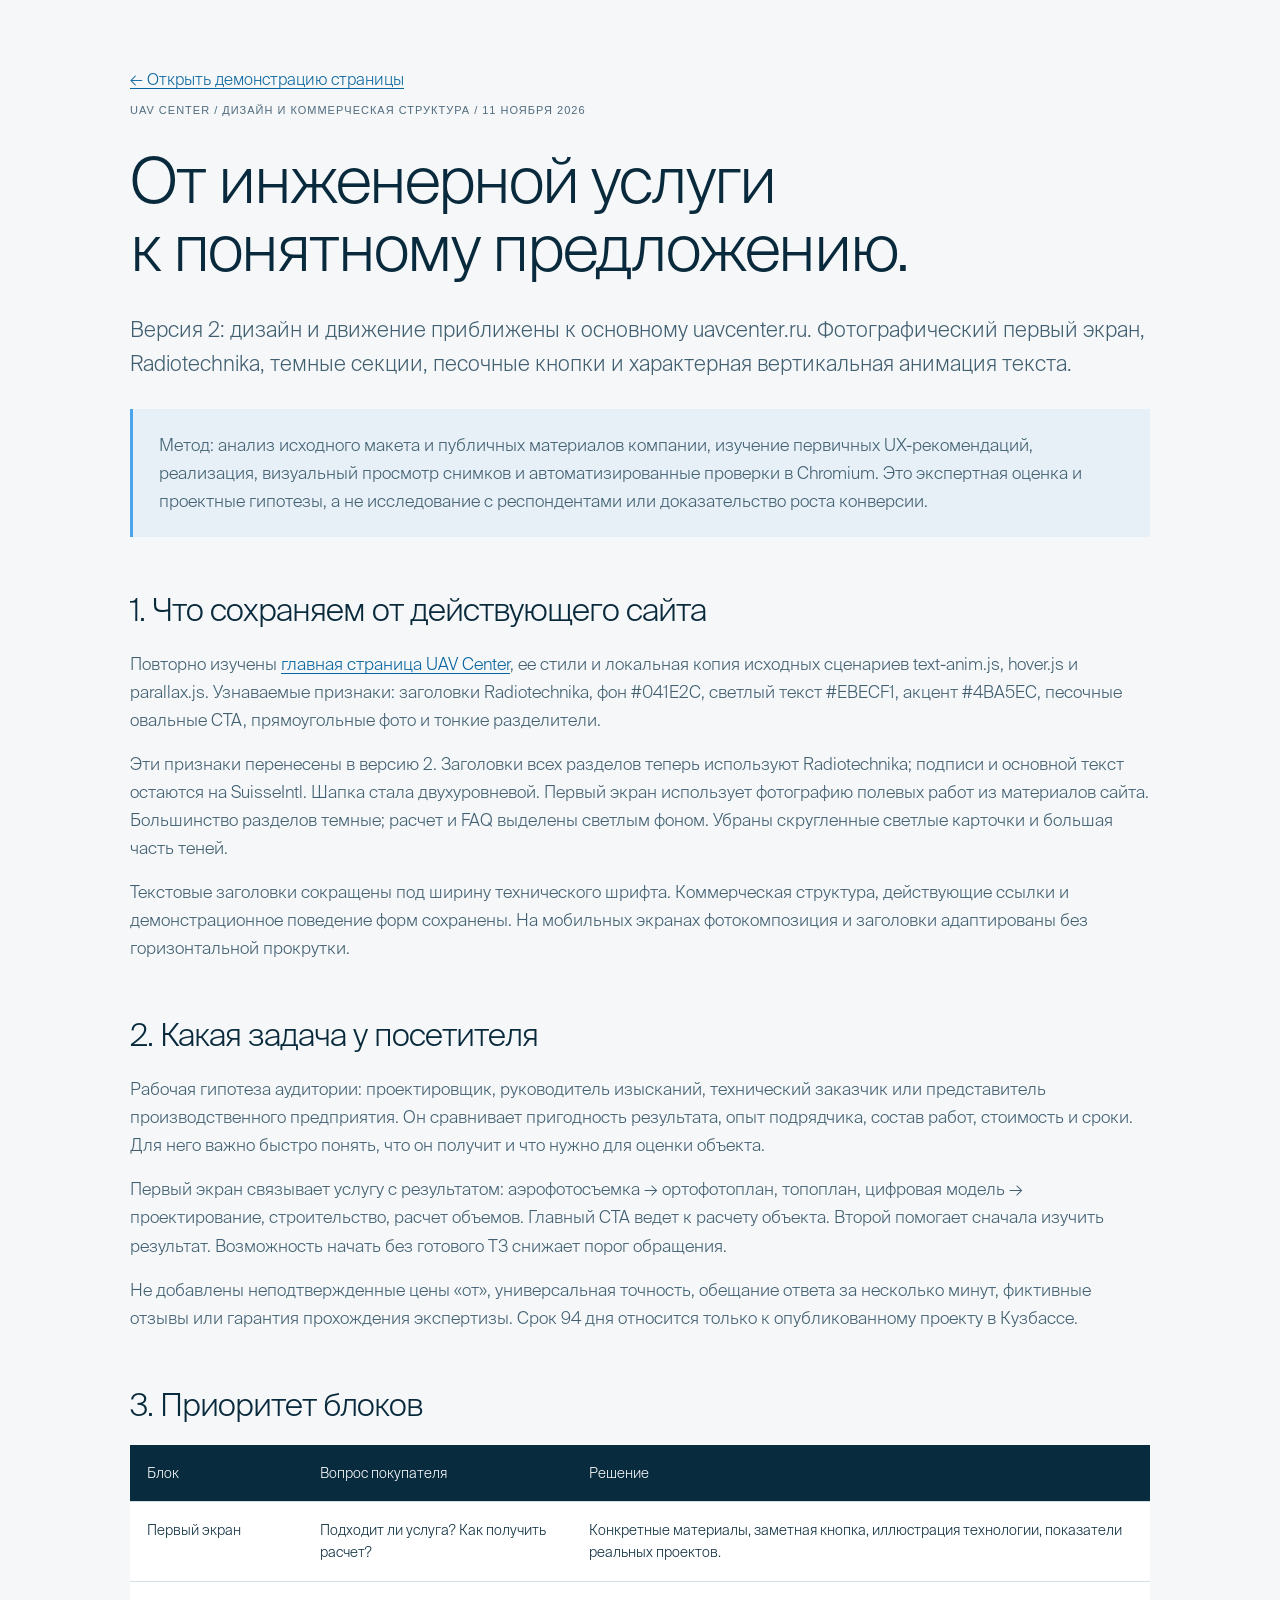
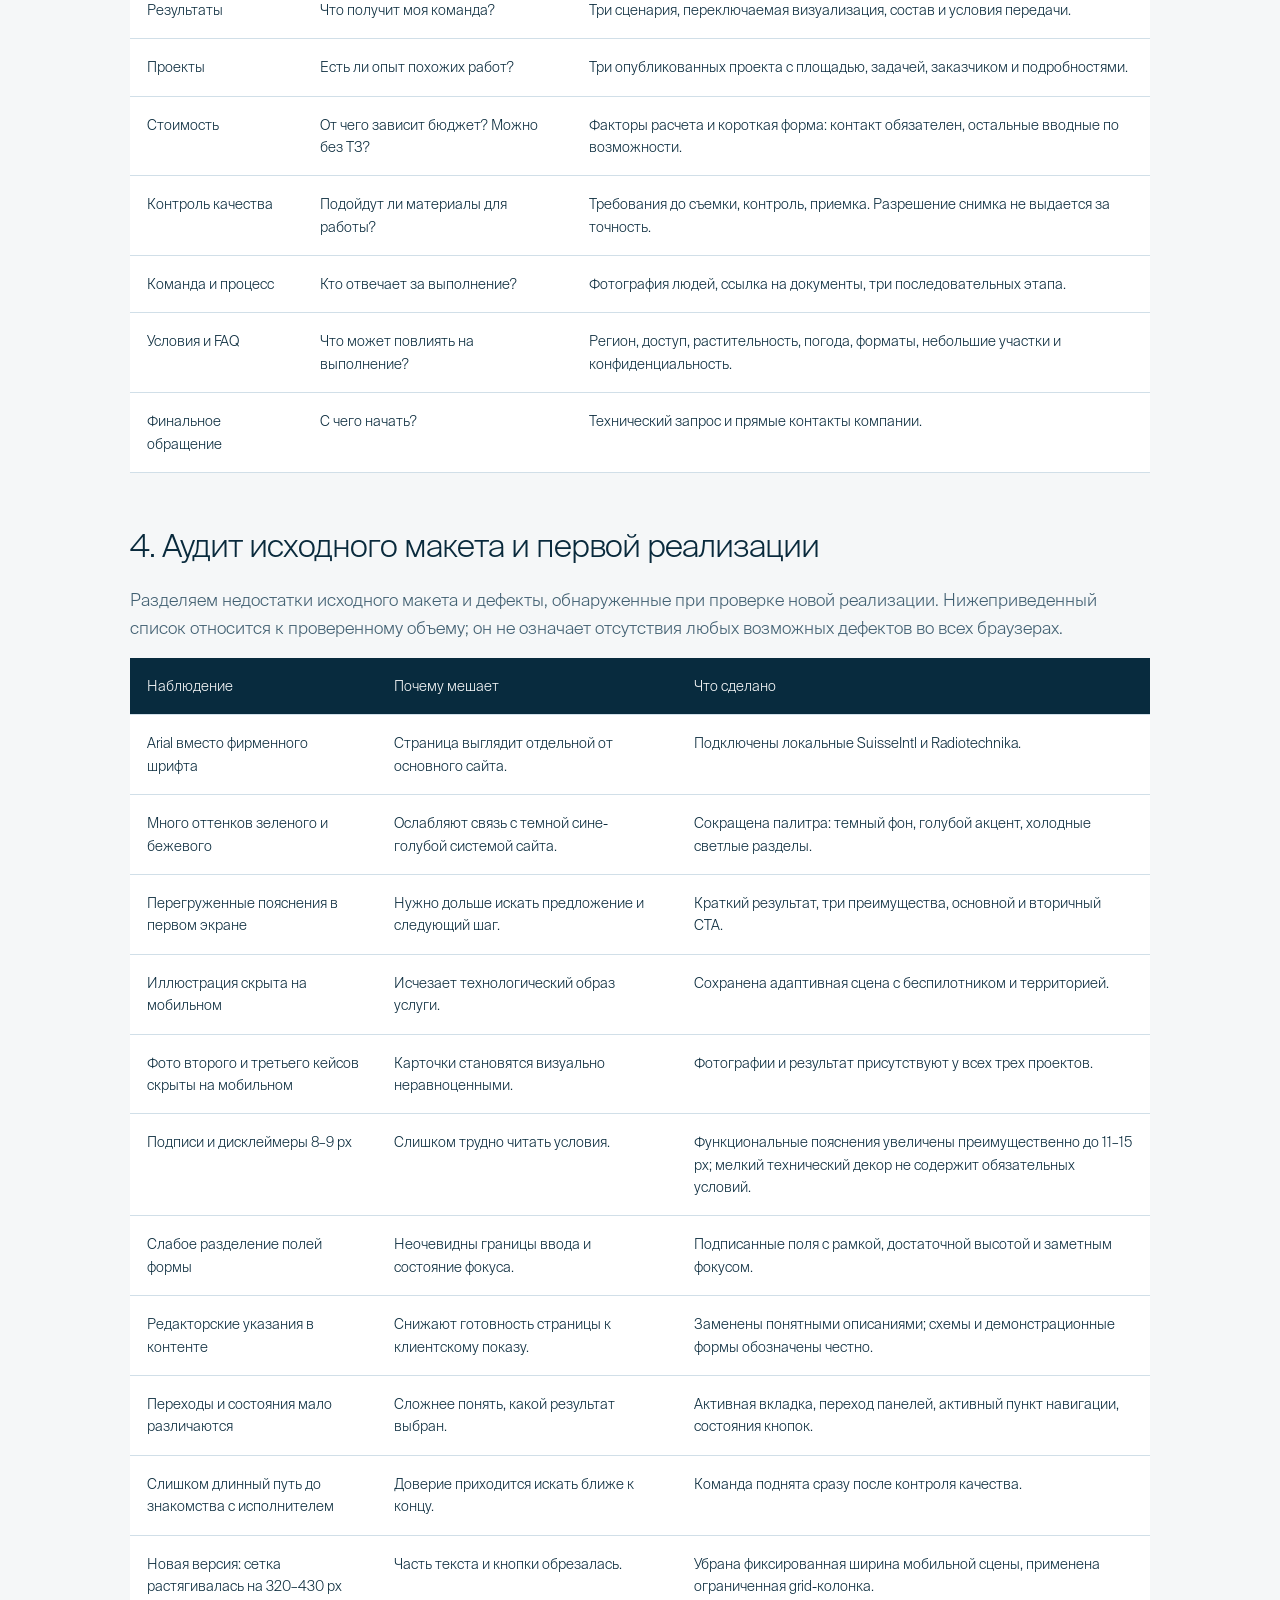
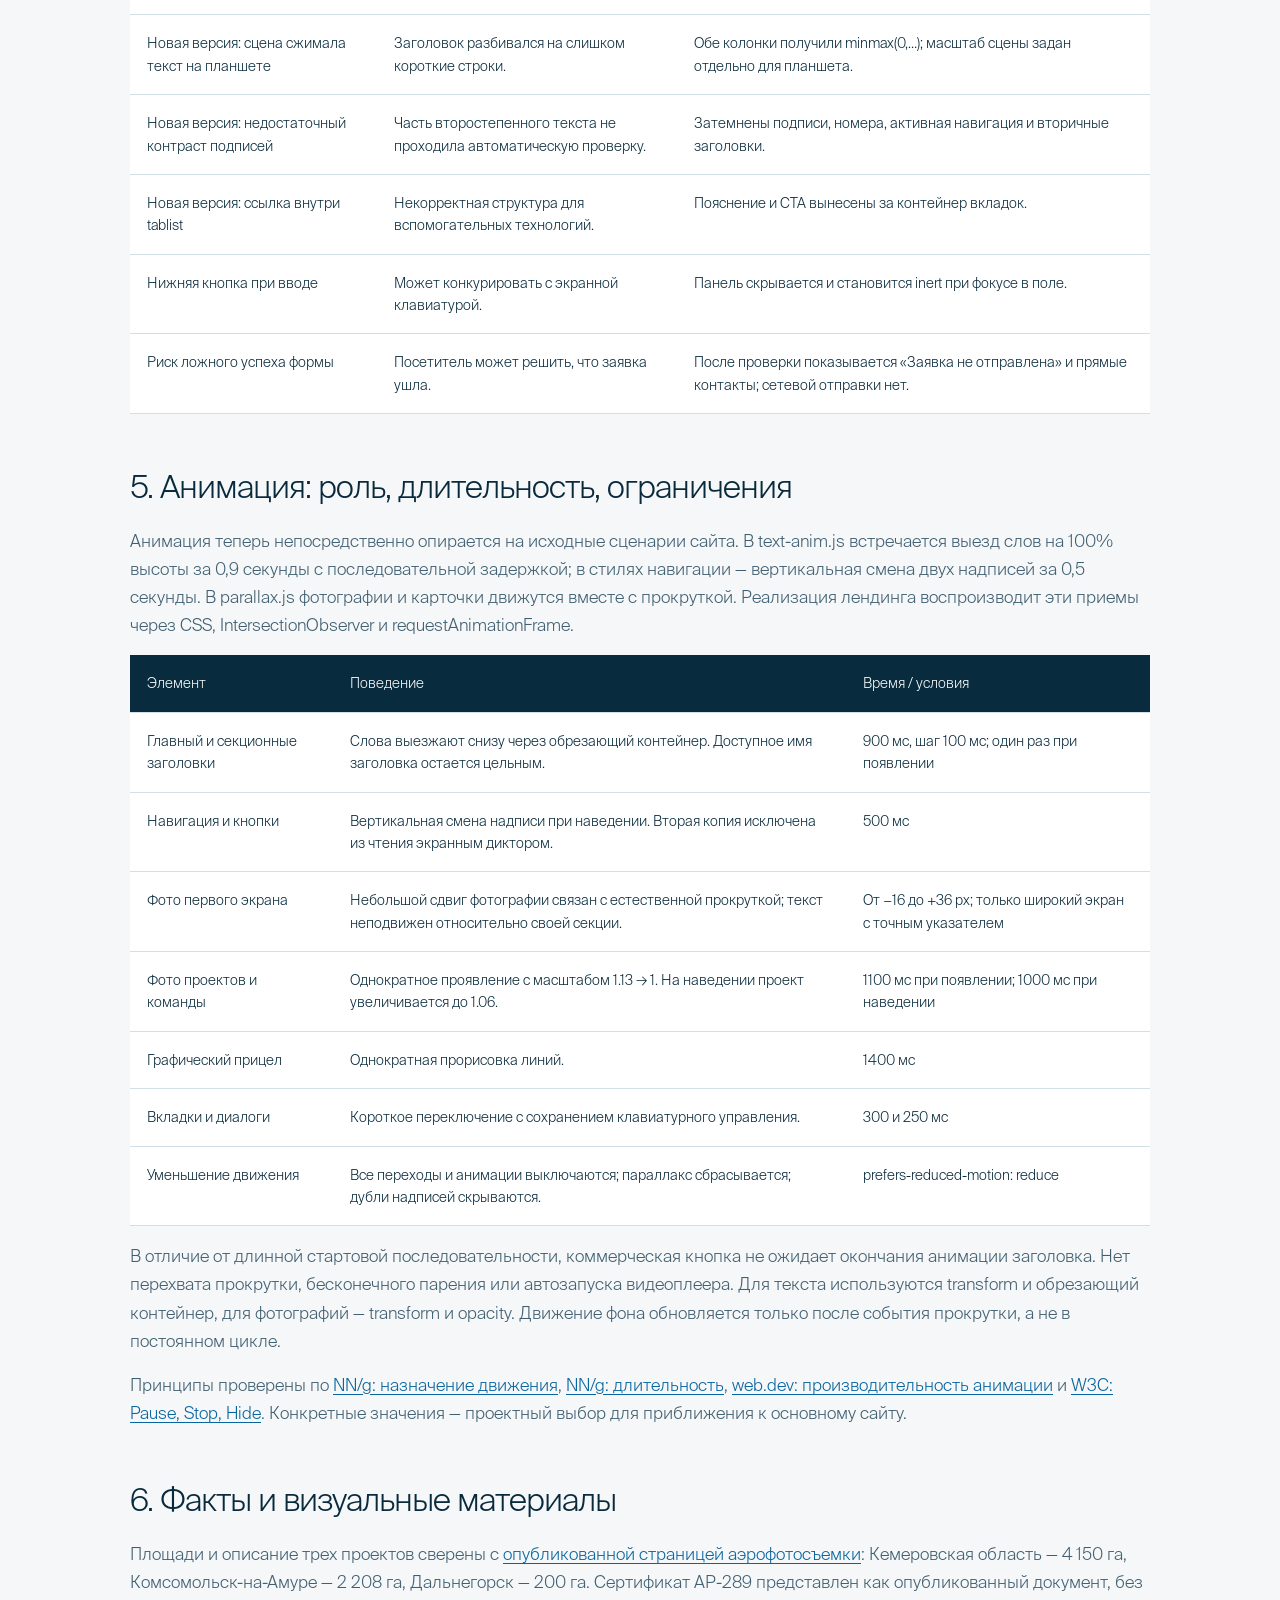
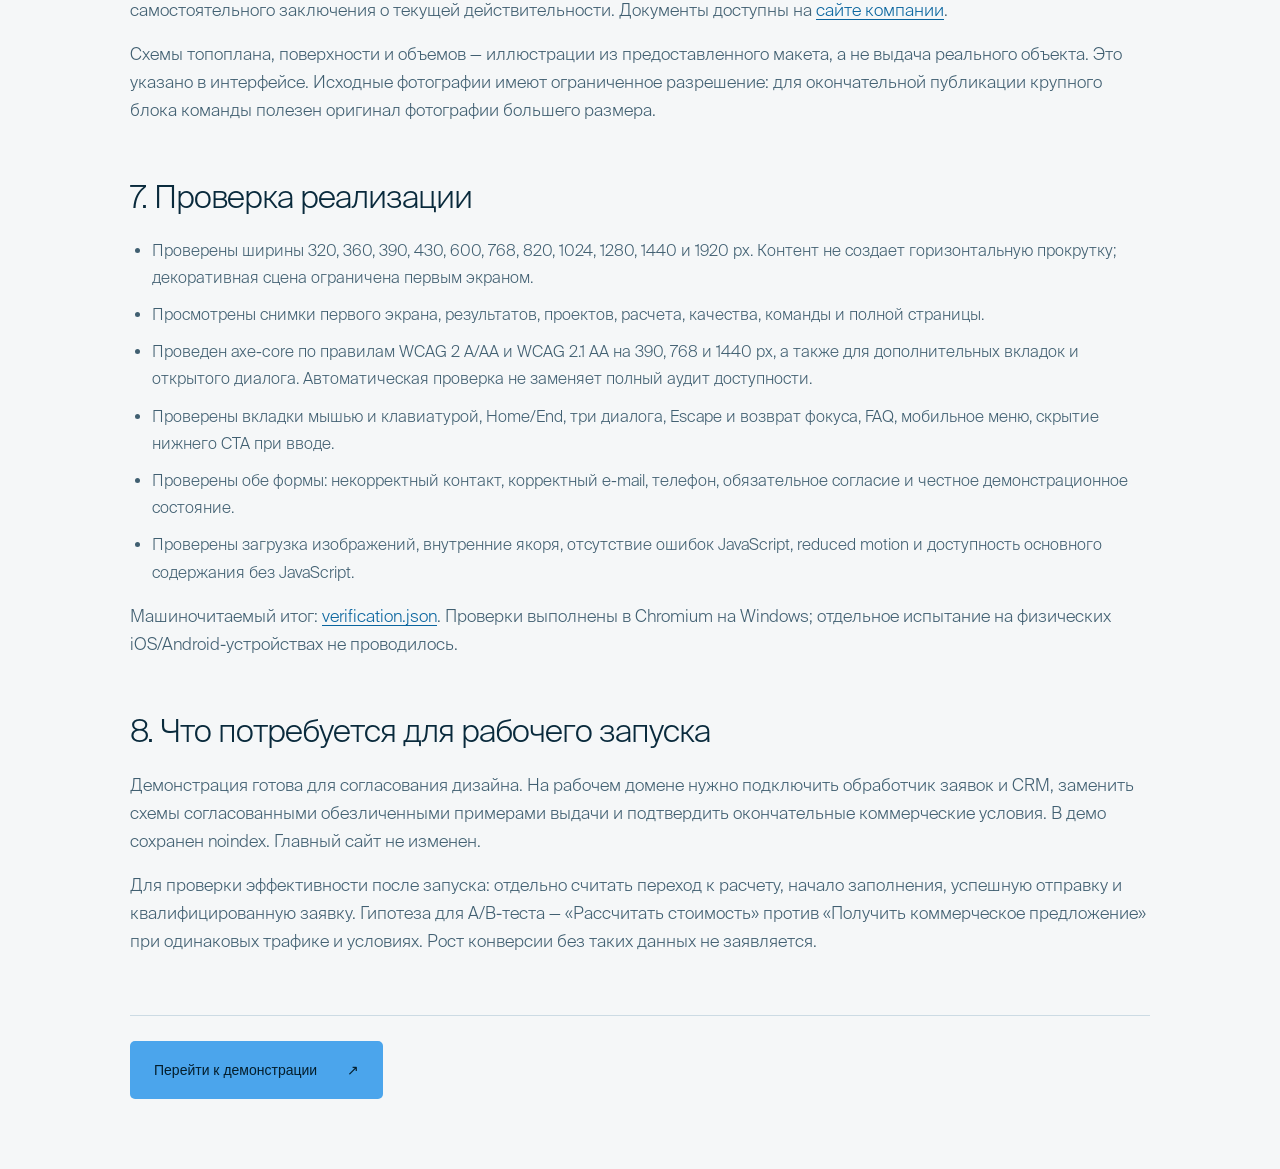
==== commit 9ffd77f8: "Align service page design and motion with UAV Center brand" ====
--- a/research.html
+++ b/research.html
@@ -1,24 +1,18 @@
-<!doctype html>
-<html lang="ru"><head><meta charset="utf-8"><meta name="viewport" content="width=device-width, initial-scale=1"><meta name="robots" content="noindex,nofollow"><title>UAV Center — исследование и решения по дизайну</title><link rel="icon" href="assets/favicon.svg"><link rel="stylesheet" href="styles.css"><style>
+<!DOCTYPE html>
+
+<html lang="ru"><head><meta charset="utf-8"/><meta content="width=device-width, initial-scale=1" name="viewport"/><meta content="noindex,nofollow" name="robots"/><title>UAV Center — исследование и решения по дизайну</title><link href="assets/favicon.svg" rel="icon"/><link href="styles.css" rel="stylesheet"/><style>
 body{background:#f5f7f8}.report{max-width:1080px;margin:auto;padding:70px 30px}.report h1{font-size:clamp(36px,6vw,64px);line-height:1.06;letter-spacing:-2px;margin:30px 0}.report h2{font-size:32px;letter-spacing:-1px;margin:55px 0 23px}.report h3{font-size:23px;margin:28px 0 14px}.report p{font-size:17px;color:#405f71;margin:16px 0}.report a:not(.btn){color:#09659f;text-decoration:underline;text-underline-offset:3px}.report li{color:#405f71;line-height:1.7;margin:10px 0}.report ul,.report ol{padding-left:22px}.report .intro{font-size:21px}.report .meta{font:11px Arial,sans-serif;letter-spacing:1px;color:#506b7e}.report table{width:100%;border-collapse:collapse;font-size:14px;line-height:1.6;background:white}.report th{text-align:left;background:#082b3e;color:white;font-weight:400}.report td,.report th{padding:17px;border-bottom:1px solid #d1dfe8;vertical-align:top}.report td:first-child{min-width:130px}.table-wrap{overflow:auto}.report figure{margin:30px 0}.report figure img{width:100%;border:1px solid #c5d7e2;border-radius:5px}.report figcaption{font-size:13px;color:#526e80;margin-top:10px}.callout{background:#e7f0f6;padding:22px 26px;border-left:3px solid #4ba5ec;margin:28px 0}.report .callout p{margin:0}.swatches{display:flex;gap:12px;flex-wrap:wrap}.swatch{flex:1;min-width:150px;padding:28px 20px;border:1px solid #c3d4e0;border-radius:5px;font:13px Arial,sans-serif}.report footer{margin-top:60px;border-top:1px solid #ccdbe4;padding-top:25px;font-size:13px}.report .table-wrap:focus-visible{outline:3px solid #1683cf}@media(max-width:600px){.report{padding:40px 20px}.report h2{font-size:29px}.report p{font-size:16px}.report td,.report th{padding:13px}.report .intro{font-size:18px}}
 </style></head><body><main class="report">
 <a href="./">← Открыть демонстрацию страницы</a><p class="meta">UAV CENTER / ДИЗАЙН И КОММЕРЧЕСКАЯ СТРУКТУРА / 11 НОЯБРЯ 2026</p>
-<h1>От инженерной услуги<br>к понятному предложению.</h1>
-<p class="intro">Разбор исходного HTML, фирменного стиля uavcenter.ru, сценария принятия решения, анимации и адаптивной реализации. Итог — самостоятельная страница услуги, подготовленная для показа клиенту.</p>
+<h1>От инженерной услуги<br/>к понятному предложению.</h1>
+<p class="intro">Версия 2: дизайн и движение приближены к основному uavcenter.ru. Фотографический первый экран, Radiotechnika, темные секции, песочные кнопки и характерная вертикальная анимация текста.</p>
 <div class="callout"><p>Метод: анализ исходного макета и публичных материалов компании, изучение первичных UX-рекомендаций, реализация, визуальный просмотр снимков и автоматизированные проверки в Chromium. Это экспертная оценка и проектные гипотезы, а не исследование с респондентами или доказательство роста конверсии.</p></div>
-
-<h2>1. Что сохраняем от действующего сайта</h2>
-<p>На <a href="https://uavcenter.ru/">главной UAV Center</a> используются темный сине-зеленый фон, голубой знак ЦБТ, светлая типографика, тонкие разделители и техническая графика. В оригинале присутствует и светло-песочный CTA. Новая страница сохраняет узнаваемую основу; главным акцентом становится фирменный голубой.</p>
-<div class="swatches"><div class="swatch" style="background:#041e2c;color:white">#041E2C<br>Фирменный фон</div><div class="swatch" style="background:#4ba5ec;color:#041e2c">#4BA5EC<br>Действие и акцент</div><div class="swatch" style="background:#f0f4f6">#F0F4F6<br>Светлые разделы</div><div class="swatch" style="background:white">Suisse / Radio<br>Шрифты исходного сайта</div></div>
-<p>Вместо системного Arial в крупных текстах используется SuisseIntl из локальной копии сайта. Radiotechnika оставлен для коротких номеров этапов: длинный технический заголовок усложнил бы чтение. Логотип, фотографии проектов, команды и беспилотника сохранены из предоставленных материалов. Шрифты преобразованы в WOFF2, изображения хранятся локально.</p>
-
-<h2>2. Какая задача у посетителя</h2>
+<h2>1. Что сохраняем от действующего сайта</h2><p>Повторно изучены <a href="https://uavcenter.ru/">главная страница UAV Center</a>, ее стили и локальная копия исходных сценариев text-anim.js, hover.js и parallax.js. Узнаваемые признаки: заголовки Radiotechnika, фон #041E2C, светлый текст #EBECF1, акцент #4BA5EC, песочные овальные CTA, прямоугольные фото и тонкие разделители.</p><p>Эти признаки перенесены в версию 2. Заголовки всех разделов теперь используют Radiotechnika; подписи и основной текст остаются на SuisseIntl. Шапка стала двухуровневой. Первый экран использует фотографию полевых работ из материалов сайта. Большинство разделов темные; расчет и FAQ выделены светлым фоном. Убраны скругленные светлые карточки и большая часть теней.</p><p>Текстовые заголовки сокращены под ширину технического шрифта. Коммерческая структура, действующие ссылки и демонстрационное поведение форм сохранены. На мобильных экранах фотокомпозиция и заголовки адаптированы без горизонтальной прокрутки.</p><h2>2. Какая задача у посетителя</h2>
 <p>Рабочая гипотеза аудитории: проектировщик, руководитель изысканий, технический заказчик или представитель производственного предприятия. Он сравнивает пригодность результата, опыт подрядчика, состав работ, стоимость и сроки. Для него важно быстро понять, что он получит и что нужно для оценки объекта.</p>
 <p>Первый экран связывает услугу с результатом: аэрофотосъемка → ортофотоплан, топоплан, цифровая модель → проектирование, строительство, расчет объемов. Главный CTA ведет к расчету объекта. Второй помогает сначала изучить результат. Возможность начать без готового ТЗ снижает порог обращения.</p>
 <p>Не добавлены неподтвержденные цены «от», универсальная точность, обещание ответа за несколько минут, фиктивные отзывы или гарантия прохождения экспертизы. Срок 94 дня относится только к опубликованному проекту в Кузбассе.</p>
-
 <h2>3. Приоритет блоков</h2>
-<div class="table-wrap" tabindex="0" aria-label="Порядок блоков"><table><thead><tr><th>Блок</th><th>Вопрос покупателя</th><th>Решение</th></tr></thead><tbody>
+<div aria-label="Порядок блоков" class="table-wrap" tabindex="0"><table><thead><tr><th>Блок</th><th>Вопрос покупателя</th><th>Решение</th></tr></thead><tbody>
 <tr><td>Первый экран</td><td>Подходит ли услуга? Как получить расчет?</td><td>Конкретные материалы, заметная кнопка, иллюстрация технологии, показатели реальных проектов.</td></tr>
 <tr><td>Результаты</td><td>Что получит моя команда?</td><td>Три сценария, переключаемая визуализация, состав и условия передачи.</td></tr>
 <tr><td>Проекты</td><td>Есть ли опыт похожих работ?</td><td>Три опубликованных проекта с площадью, задачей, заказчиком и подробностями.</td></tr>
@@ -28,10 +22,9 @@
 <tr><td>Условия и FAQ</td><td>Что может повлиять на выполнение?</td><td>Регион, доступ, растительность, погода, форматы, небольшие участки и конфиденциальность.</td></tr>
 <tr><td>Финальное обращение</td><td>С чего начать?</td><td>Технический запрос и прямые контакты компании.</td></tr>
 </tbody></table></div>
-
-<h2>4. Визуальный аудит и исправления</h2>
+<h2>4. Аудит исходного макета и первой реализации</h2>
 <p>Разделяем недостатки исходного макета и дефекты, обнаруженные при проверке новой реализации. Нижеприведенный список относится к проверенному объему; он не означает отсутствия любых возможных дефектов во всех браузерах.</p>
-<div class="table-wrap" tabindex="0" aria-label="Результаты визуального аудита"><table><thead><tr><th>Наблюдение</th><th>Почему мешает</th><th>Что сделано</th></tr></thead><tbody>
+<div aria-label="Результаты визуального аудита" class="table-wrap" tabindex="0"><table><thead><tr><th>Наблюдение</th><th>Почему мешает</th><th>Что сделано</th></tr></thead><tbody>
 <tr><td>Arial вместо фирменного шрифта</td><td>Страница выглядит отдельной от основного сайта.</td><td>Подключены локальные SuisseIntl и Radiotechnika.</td></tr>
 <tr><td>Много оттенков зеленого и бежевого</td><td>Ослабляют связь с темной сине-голубой системой сайта.</td><td>Сокращена палитра: темный фон, голубой акцент, холодные светлые разделы.</td></tr>
 <tr><td>Перегруженные пояснения в первом экране</td><td>Нужно дольше искать предложение и следующий шаг.</td><td>Краткий результат, три преимущества, основной и вторичный CTA.</td></tr>
@@ -49,26 +42,9 @@
 <tr><td>Нижняя кнопка при вводе</td><td>Может конкурировать с экранной клавиатурой.</td><td>Панель скрывается и становится inert при фокусе в поле.</td></tr>
 <tr><td>Риск ложного успеха формы</td><td>Посетитель может решить, что заявка ушла.</td><td>После проверки показывается «Заявка не отправлена» и прямые контакты; сетевой отправки нет.</td></tr>
 </tbody></table></div>
-
-<h2>5. Анимация: роль, длительность, ограничения</h2>
-<p><a href="https://www.nngroup.com/articles/animation-purpose-ux/">NN/g о назначении анимации</a> рекомендует связывать движение с пониманием интерфейса. Для этой страницы это смена материала, обратная связь на действие и мягкое введение технической сцены. Постоянное движение рядом с коммерческим предложением не нужно.</p>
-<p>По <a href="https://www.nngroup.com/articles/animation-duration/">рекомендациям NN/g о длительности</a>, для каждой анимации зафиксированы триггер, свойства, время и easing. Конкретные значения ниже — проектный выбор, а не универсально доказанная «идеальная» длительность.</p>
-<div class="table-wrap" tabindex="0" aria-label="Спецификация анимации"><table><thead><tr><th>Элемент</th><th>Триггер и движение</th><th>Длительность</th></tr></thead><tbody>
-<tr><td>Первый экран</td><td>При загрузке: прозрачность и смещение на 18 px. Кнопки сразу доступны.</td><td>750 мс, один раз</td></tr>
-<tr><td>Беспилотник</td><td>Однократное появление со смещением 25 × 20 px; без бесконечного парения.</td><td>1 250 мс</td></tr>
-<tr><td>Заголовки и этапы</td><td>При появлении в поле зрения: мягкий подъем. Содержимое не скрывается в ожидании JavaScript.</td><td>600 мс, один раз</td></tr>
-<tr><td>Вкладки результата</td><td>По выбору: короткая смена прозрачности и смещение 5 px.</td><td>300 мс</td></tr>
-<tr><td>Кнопки и ссылки</td><td>Наведение: цвет, стрелка 3 px. Геометрия кнопки не меняется.</td><td>200–250 мс</td></tr>
-<tr><td>Фото проекта</td><td>При наведении: масштаб 1.035 внутри обрезающего контейнера.</td><td>650 мс</td></tr>
-<tr><td>Диалог проекта</td><td>По нажатию: короткое появление; Escape закрывает и возвращает фокус.</td><td>250 мс</td></tr>
-<tr><td>Уменьшение движения</td><td>prefers-reduced-motion отключает анимации, переходы и плавную прокрутку.</td><td>Без движения</td></tr>
-</tbody></table></div>
-<p>Основные движущиеся свойства — transform и opacity, как рекомендует <a href="https://web.dev/articles/animations-guide">руководство web.dev по производительности</a>. Смена цвета и тени ограничена небольшими элементами. Нет видеофона, принудительного скролла, параллакса, автокарусели или бесконечных эффектов. Автоматические эффекты заканчиваются раньше пяти секунд; для длительного автодвижения <a href="https://www.w3.org/WAI/WCAG22/Understanding/pause-stop-hide">W3C требует механизм остановки</a>. Настройка уменьшения движения учтена согласно <a href="https://web.dev/learn/design/accessibility">рекомендациям web.dev по доступности</a>.</p>
-
-<h2>6. Факты и визуальные материалы</h2>
+<h2>5. Анимация: роль, длительность, ограничения</h2><p>Анимация теперь непосредственно опирается на исходные сценарии сайта. В text-anim.js встречается выезд слов на 100% высоты за 0,9 секунды с последовательной задержкой; в стилях навигации — вертикальная смена двух надписей за 0,5 секунды. В parallax.js фотографии и карточки движутся вместе с прокруткой. Реализация лендинга воспроизводит эти приемы через CSS, IntersectionObserver и requestAnimationFrame.</p><div aria-label="Спецификация анимации версии 2" class="table-wrap" tabindex="0"><table><thead><tr><th>Элемент</th><th>Поведение</th><th>Время / условия</th></tr></thead><tbody><tr><td>Главный и секционные заголовки</td><td>Слова выезжают снизу через обрезающий контейнер. Доступное имя заголовка остается цельным.</td><td>900 мс, шаг 100 мс; один раз при появлении</td></tr><tr><td>Навигация и кнопки</td><td>Вертикальная смена надписи при наведении. Вторая копия исключена из чтения экранным диктором.</td><td>500 мс</td></tr><tr><td>Фото первого экрана</td><td>Небольшой сдвиг фотографии связан с естественной прокруткой; текст неподвижен относительно своей секции.</td><td>От −16 до +36 px; только широкий экран с точным указателем</td></tr><tr><td>Фото проектов и команды</td><td>Однократное проявление с масштабом 1.13 → 1. На наведении проект увеличивается до 1.06.</td><td>1100 мс при появлении; 1000 мс при наведении</td></tr><tr><td>Графический прицел</td><td>Однократная прорисовка линий.</td><td>1400 мс</td></tr><tr><td>Вкладки и диалоги</td><td>Короткое переключение с сохранением клавиатурного управления.</td><td>300 и 250 мс</td></tr><tr><td>Уменьшение движения</td><td>Все переходы и анимации выключаются; параллакс сбрасывается; дубли надписей скрываются.</td><td>prefers-reduced-motion: reduce</td></tr></tbody></table></div><p>В отличие от длинной стартовой последовательности, коммерческая кнопка не ожидает окончания анимации заголовка. Нет перехвата прокрутки, бесконечного парения или автозапуска видеоплеера. Для текста используются transform и обрезающий контейнер, для фотографий — transform и opacity. Движение фона обновляется только после события прокрутки, а не в постоянном цикле.</p><p>Принципы проверены по <a href="https://www.nngroup.com/articles/animation-purpose-ux/">NN/g: назначение движения</a>, <a href="https://www.nngroup.com/articles/animation-duration/">NN/g: длительность</a>, <a href="https://web.dev/articles/animations-guide">web.dev: производительность анимации</a> и <a href="https://www.w3.org/WAI/WCAG22/Understanding/pause-stop-hide">W3C: Pause, Stop, Hide</a>. Конкретные значения — проектный выбор для приближения к основному сайту.</p><h2>6. Факты и визуальные материалы</h2>
 <p>Площади и описание трех проектов сверены с <a href="https://uavcenter.ru/aerofotosemka/">опубликованной страницей аэрофотосъемки</a>: Кемеровская область — 4 150 га, Комсомольск-на-Амуре — 2 208 га, Дальнегорск — 200 га. Сертификат АР-289 представлен как опубликованный документ, без самостоятельного заключения о текущей действительности. Документы доступны на <a href="https://uavcenter.ru/documents/">сайте компании</a>.</p>
 <p>Схемы топоплана, поверхности и объемов — иллюстрации из предоставленного макета, а не выдача реального объекта. Это указано в интерфейсе. Исходные фотографии имеют ограниченное разрешение: для окончательной публикации крупного блока команды полезен оригинал фотографии большего размера.</p>
-
 <h2>7. Проверка реализации</h2>
 <ul>
 <li>Проверены ширины 320, 360, 390, 430, 600, 768, 820, 1024, 1280, 1440 и 1920 px. Контент не создает горизонтальную прокрутку; декоративная сцена ограничена первым экраном.</li>
@@ -79,7 +55,6 @@
 <li>Проверены загрузка изображений, внутренние якоря, отсутствие ошибок JavaScript, reduced motion и доступность основного содержания без JavaScript.</li>
 </ul>
 <p>Машиночитаемый итог: <a href="verification.json">verification.json</a>. Проверки выполнены в Chromium на Windows; отдельное испытание на физических iOS/Android-устройствах не проводилось.</p>
-
 <h2>8. Что потребуется для рабочего запуска</h2>
 <p>Демонстрация готова для согласования дизайна. На рабочем домене нужно подключить обработчик заявок и CRM, заменить схемы согласованными обезличенными примерами выдачи и подтвердить окончательные коммерческие условия. В демо сохранен noindex. Главный сайт не изменен.</p>
 <p>Для проверки эффективности после запуска: отдельно считать переход к расчету, начало заполнения, успешную отправку и квалифицированную заявку. Гипотеза для A/B-теста — «Рассчитать стоимость» против «Получить коммерческое предложение» при одинаковых трафике и условиях. Рост конверсии без таких данных не заявляется.</p>
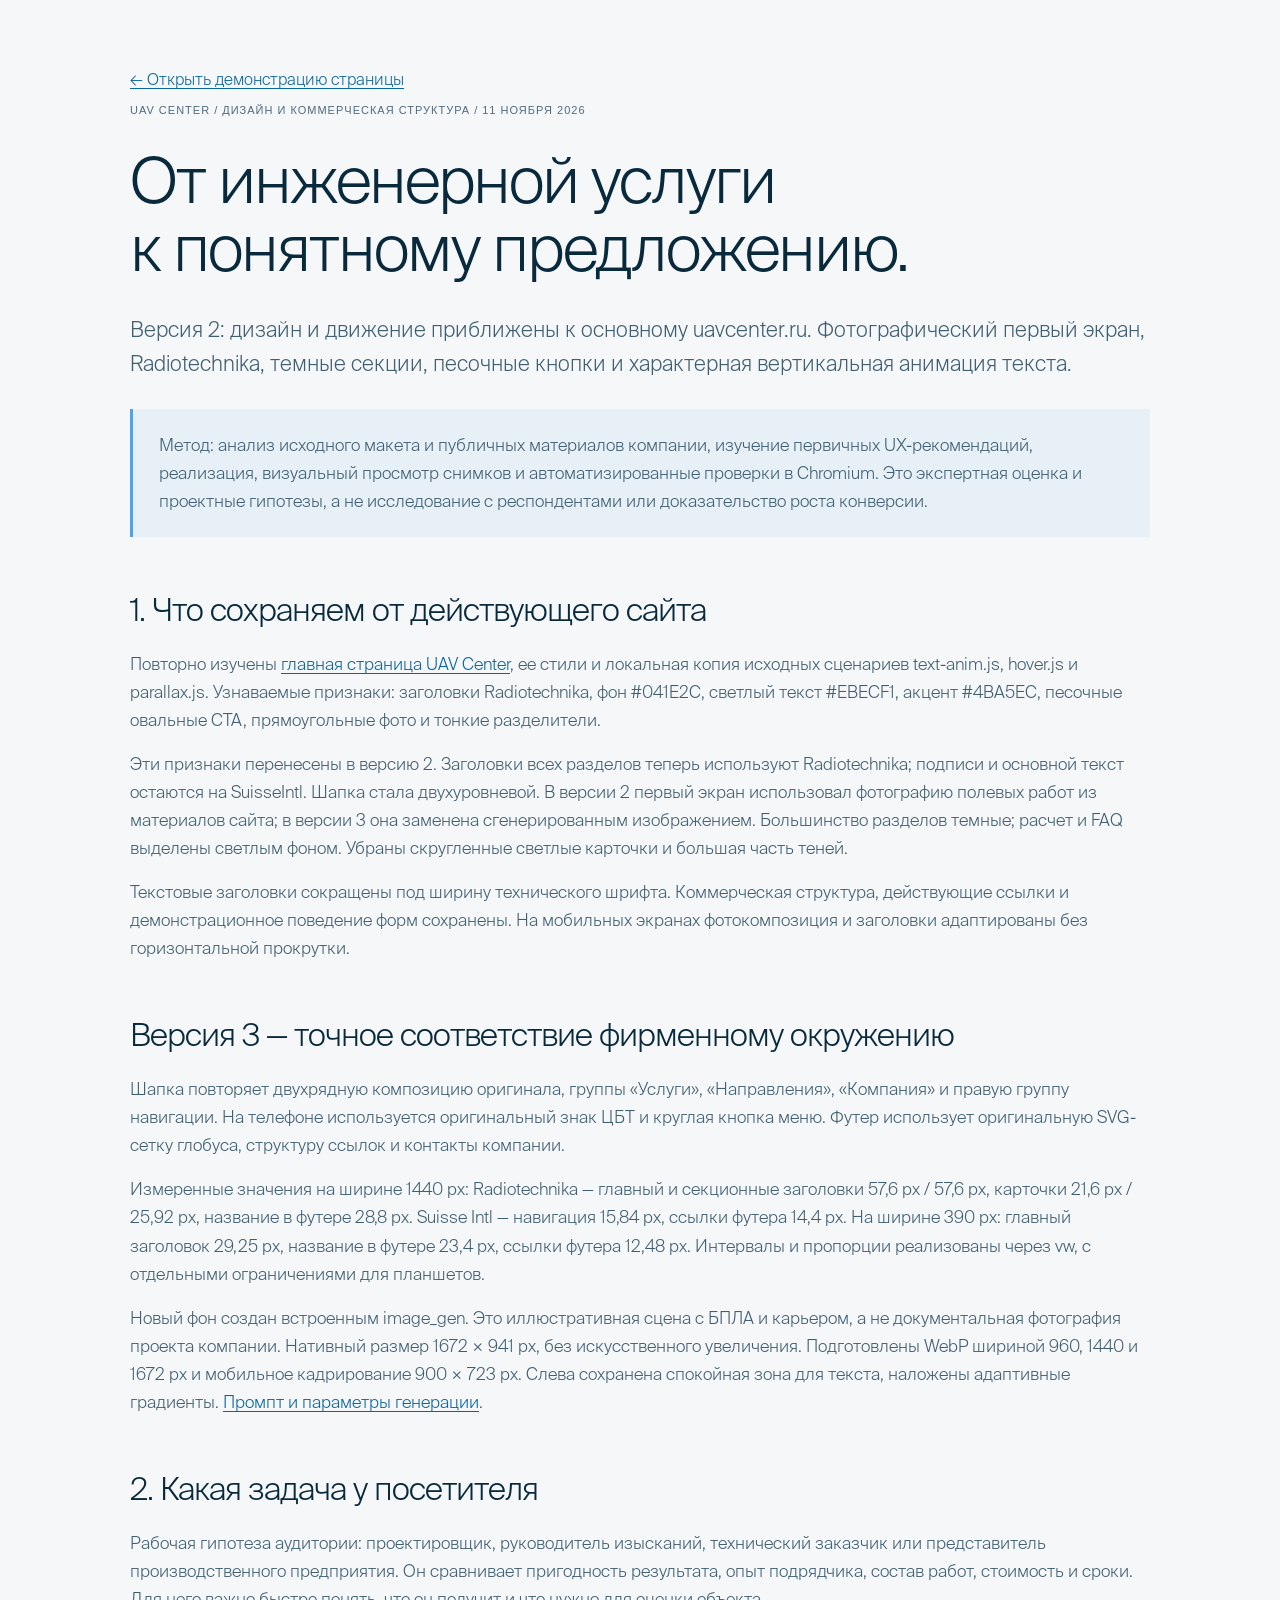
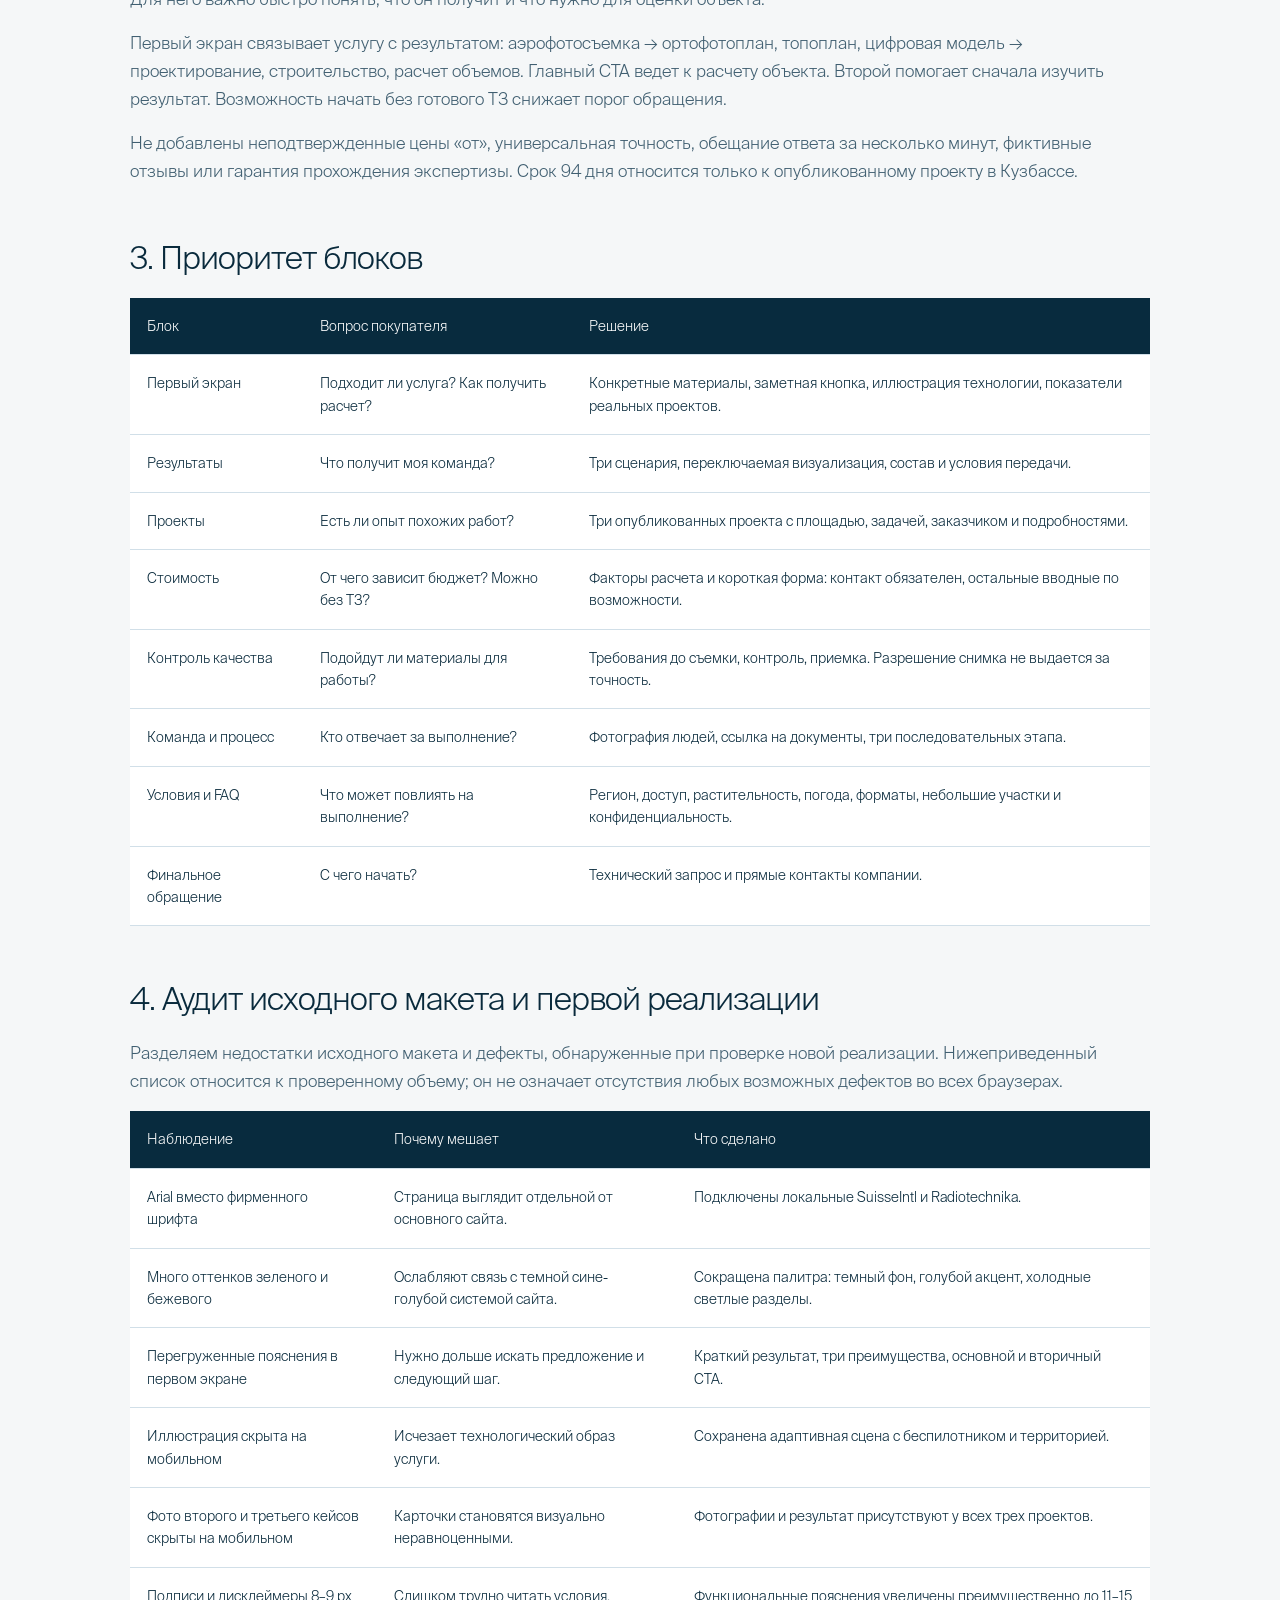
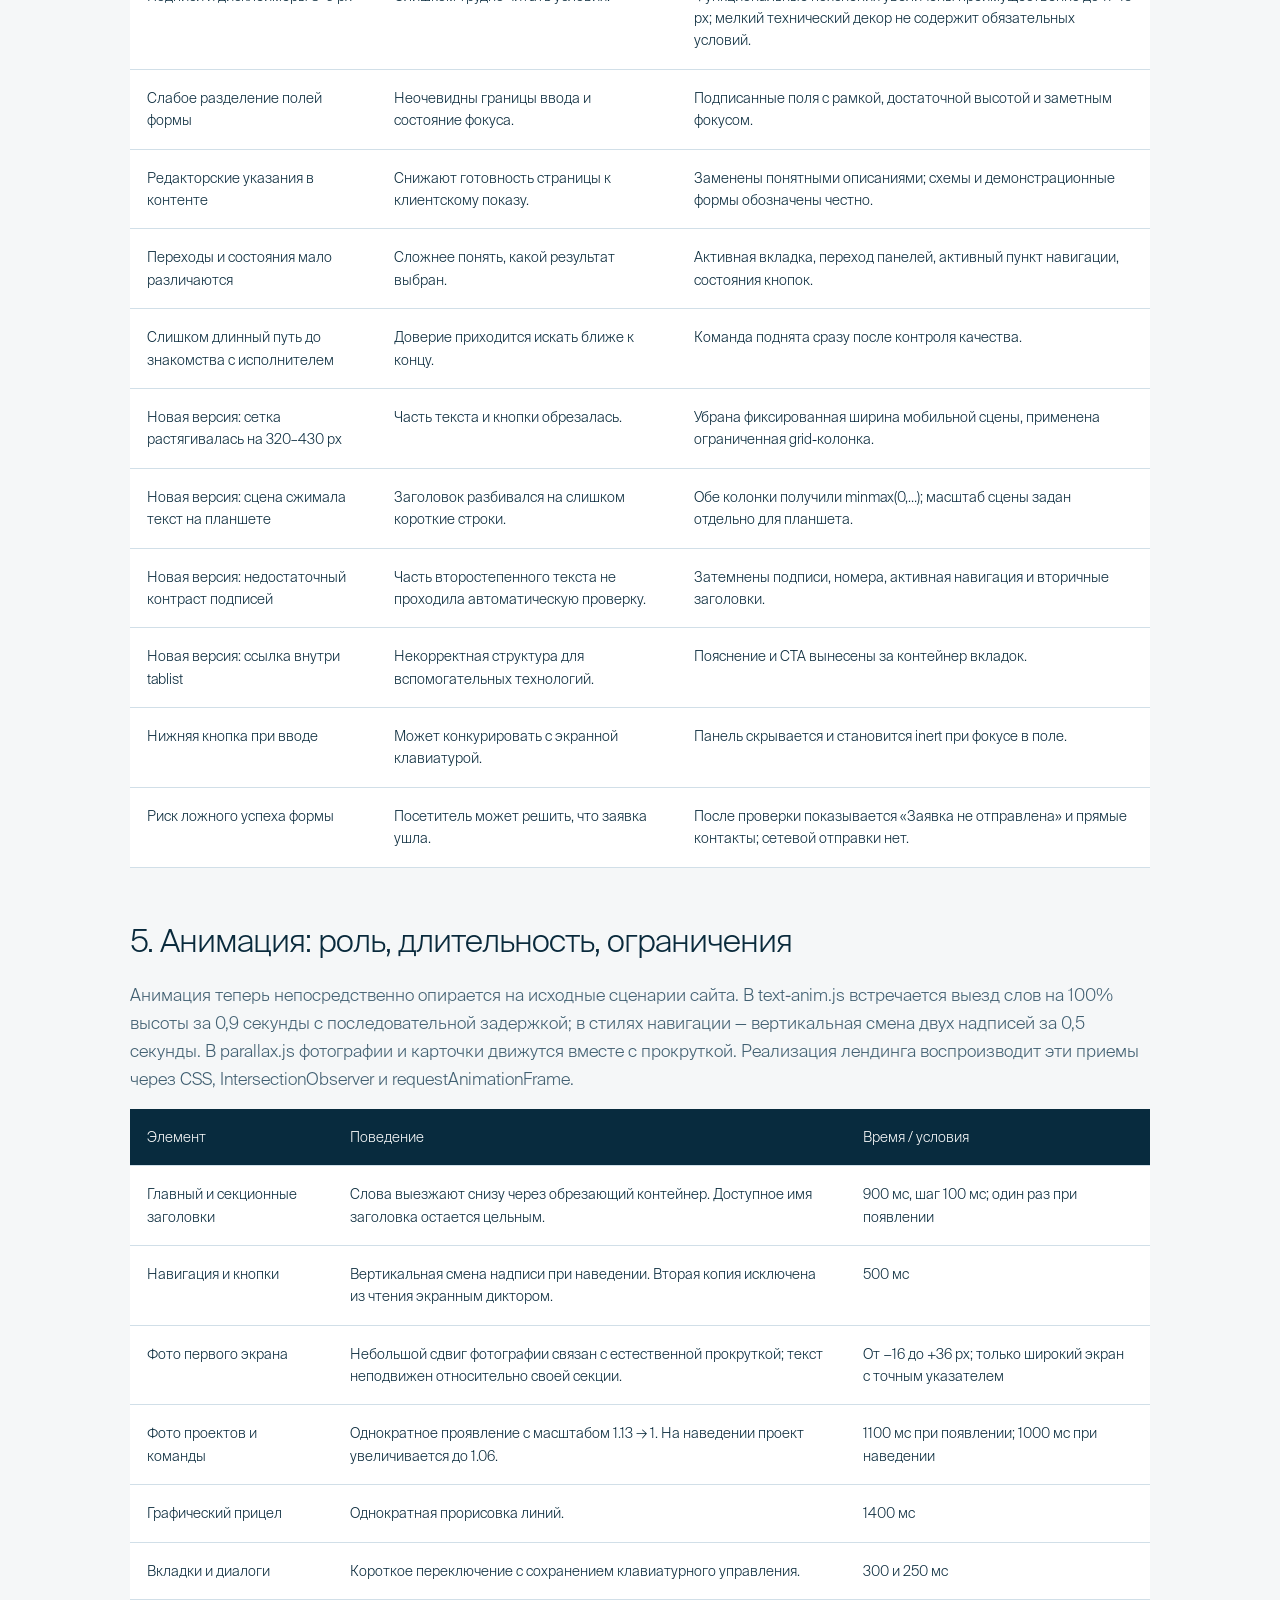
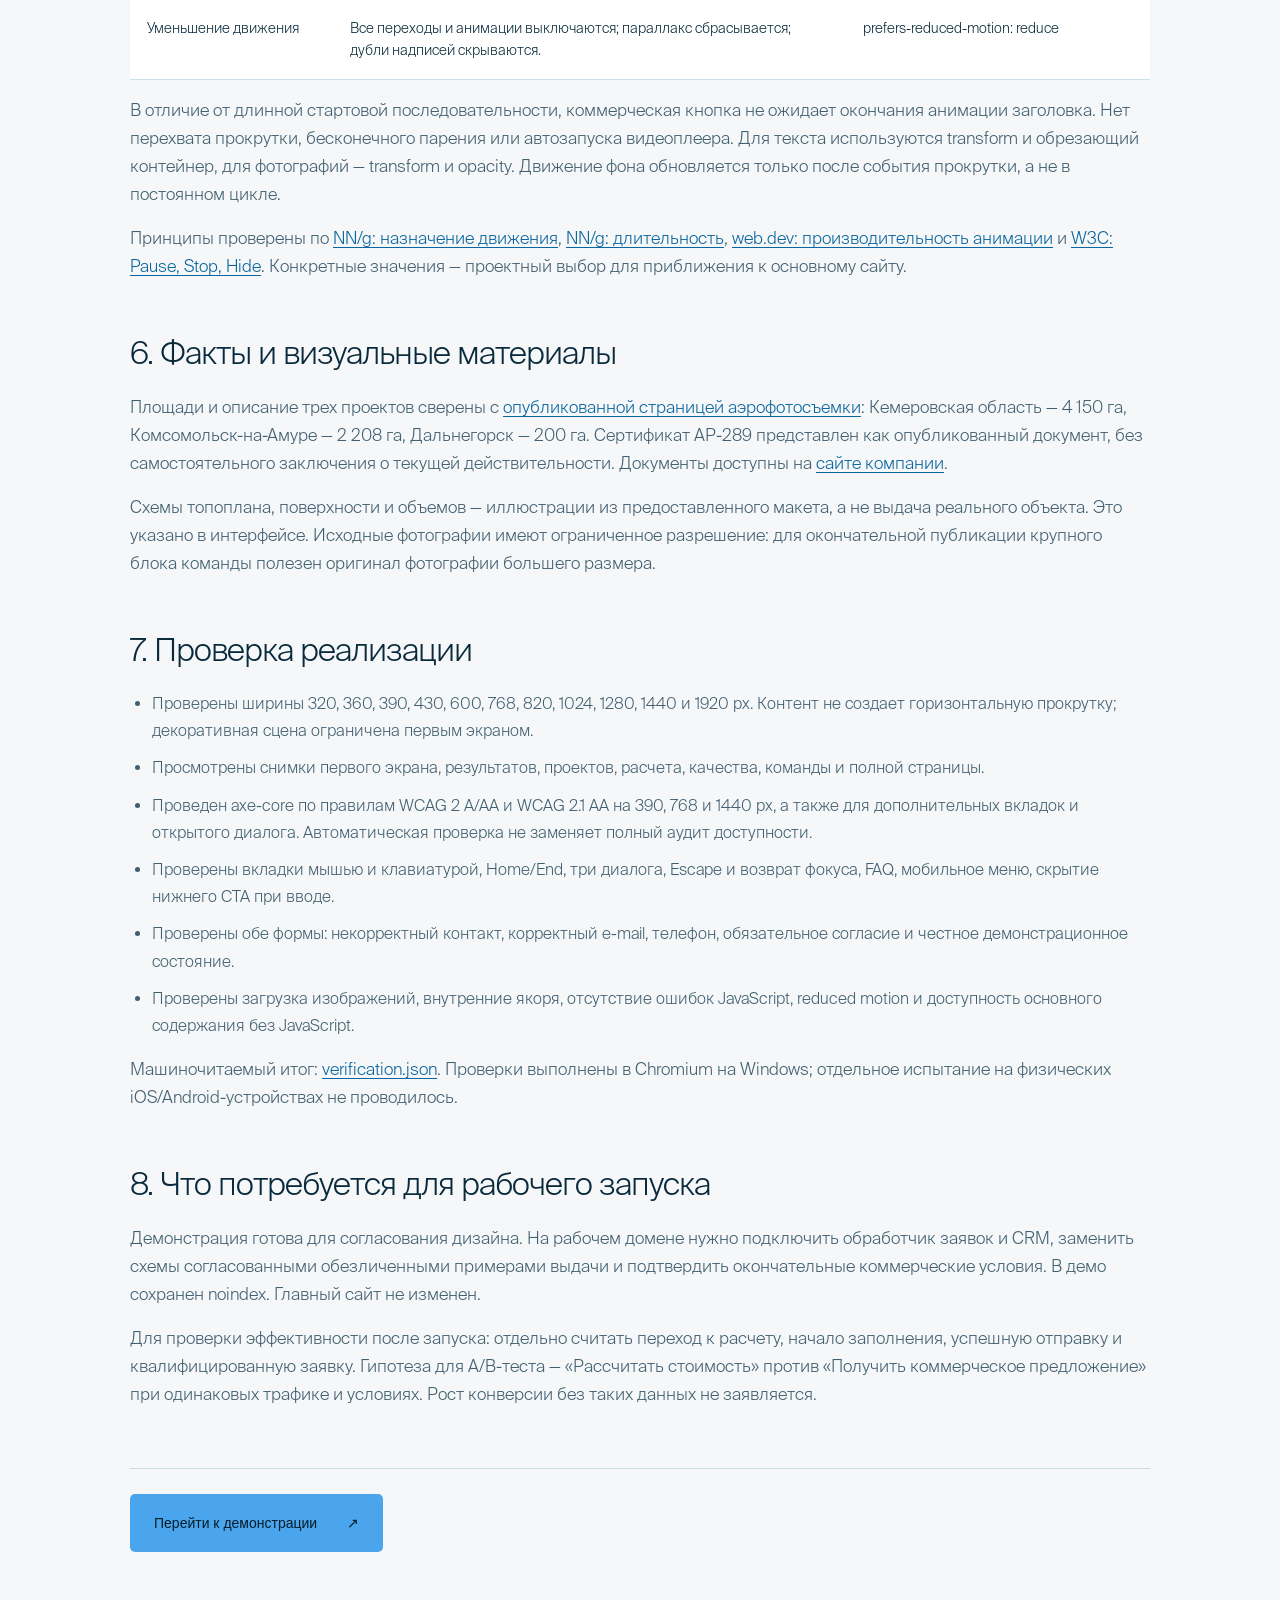
==== commit b69ad668: "Match original header footer and typography; generate responsive hero image" ====
--- a/research.html
+++ b/research.html
@@ -7,7 +7,7 @@
 <h1>От инженерной услуги<br/>к понятному предложению.</h1>
 <p class="intro">Версия 2: дизайн и движение приближены к основному uavcenter.ru. Фотографический первый экран, Radiotechnika, темные секции, песочные кнопки и характерная вертикальная анимация текста.</p>
 <div class="callout"><p>Метод: анализ исходного макета и публичных материалов компании, изучение первичных UX-рекомендаций, реализация, визуальный просмотр снимков и автоматизированные проверки в Chromium. Это экспертная оценка и проектные гипотезы, а не исследование с респондентами или доказательство роста конверсии.</p></div>
-<h2>1. Что сохраняем от действующего сайта</h2><p>Повторно изучены <a href="https://uavcenter.ru/">главная страница UAV Center</a>, ее стили и локальная копия исходных сценариев text-anim.js, hover.js и parallax.js. Узнаваемые признаки: заголовки Radiotechnika, фон #041E2C, светлый текст #EBECF1, акцент #4BA5EC, песочные овальные CTA, прямоугольные фото и тонкие разделители.</p><p>Эти признаки перенесены в версию 2. Заголовки всех разделов теперь используют Radiotechnika; подписи и основной текст остаются на SuisseIntl. Шапка стала двухуровневой. Первый экран использует фотографию полевых работ из материалов сайта. Большинство разделов темные; расчет и FAQ выделены светлым фоном. Убраны скругленные светлые карточки и большая часть теней.</p><p>Текстовые заголовки сокращены под ширину технического шрифта. Коммерческая структура, действующие ссылки и демонстрационное поведение форм сохранены. На мобильных экранах фотокомпозиция и заголовки адаптированы без горизонтальной прокрутки.</p><h2>2. Какая задача у посетителя</h2>
+<h2>1. Что сохраняем от действующего сайта</h2><p>Повторно изучены <a href="https://uavcenter.ru/">главная страница UAV Center</a>, ее стили и локальная копия исходных сценариев text-anim.js, hover.js и parallax.js. Узнаваемые признаки: заголовки Radiotechnika, фон #041E2C, светлый текст #EBECF1, акцент #4BA5EC, песочные овальные CTA, прямоугольные фото и тонкие разделители.</p><p>Эти признаки перенесены в версию 2. Заголовки всех разделов теперь используют Radiotechnika; подписи и основной текст остаются на SuisseIntl. Шапка стала двухуровневой. В версии 2 первый экран использовал фотографию полевых работ из материалов сайта; в версии 3 она заменена сгенерированным изображением. Большинство разделов темные; расчет и FAQ выделены светлым фоном. Убраны скругленные светлые карточки и большая часть теней.</p><p>Текстовые заголовки сокращены под ширину технического шрифта. Коммерческая структура, действующие ссылки и демонстрационное поведение форм сохранены. На мобильных экранах фотокомпозиция и заголовки адаптированы без горизонтальной прокрутки.</p><h2>Версия 3 — точное соответствие фирменному окружению</h2><p>Шапка повторяет двухрядную композицию оригинала, группы «Услуги», «Направления», «Компания» и правую группу навигации. На телефоне используется оригинальный знак ЦБТ и круглая кнопка меню. Футер использует оригинальную SVG-сетку глобуса, структуру ссылок и контакты компании.</p><p>Измеренные значения на ширине 1440 px: Radiotechnika — главный и секционные заголовки 57,6 px / 57,6 px, карточки 21,6 px / 25,92 px, название в футере 28,8 px. Suisse Intl — навигация 15,84 px, ссылки футера 14,4 px. На ширине 390 px: главный заголовок 29,25 px, название в футере 23,4 px, ссылки футера 12,48 px. Интервалы и пропорции реализованы через vw, с отдельными ограничениями для планшетов.</p><p>Новый фон создан встроенным image_gen. Это иллюстративная сцена с БПЛА и карьером, а не документальная фотография проекта компании. Нативный размер 1672 × 941 px, без искусственного увеличения. Подготовлены WebP шириной 960, 1440 и 1672 px и мобильное кадрирование 900 × 723 px. Слева сохранена спокойная зона для текста, наложены адаптивные градиенты. <a href="image-generation.txt">Промпт и параметры генерации</a>.</p><h2>2. Какая задача у посетителя</h2>
 <p>Рабочая гипотеза аудитории: проектировщик, руководитель изысканий, технический заказчик или представитель производственного предприятия. Он сравнивает пригодность результата, опыт подрядчика, состав работ, стоимость и сроки. Для него важно быстро понять, что он получит и что нужно для оценки объекта.</p>
 <p>Первый экран связывает услугу с результатом: аэрофотосъемка → ортофотоплан, топоплан, цифровая модель → проектирование, строительство, расчет объемов. Главный CTA ведет к расчету объекта. Второй помогает сначала изучить результат. Возможность начать без готового ТЗ снижает порог обращения.</p>
 <p>Не добавлены неподтвержденные цены «от», универсальная точность, обещание ответа за несколько минут, фиктивные отзывы или гарантия прохождения экспертизы. Срок 94 дня относится только к опубликованному проекту в Кузбассе.</p>
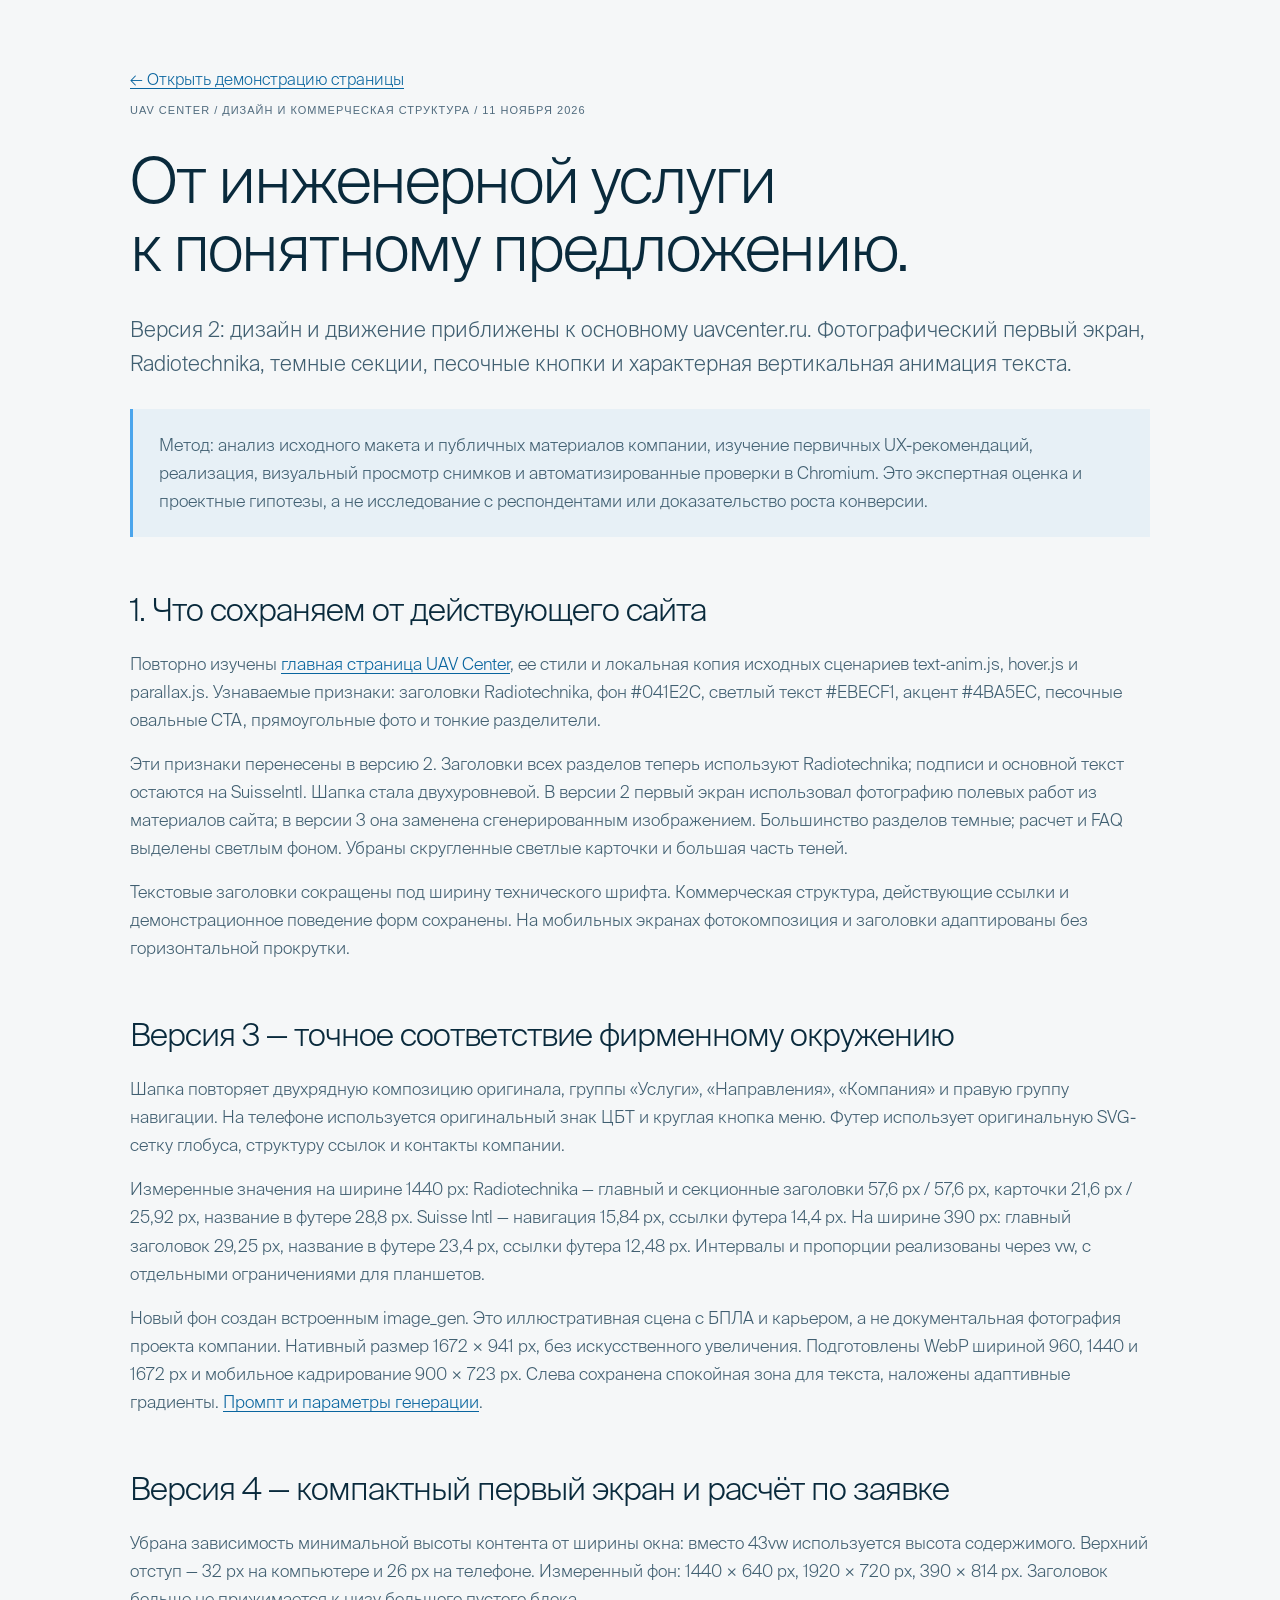
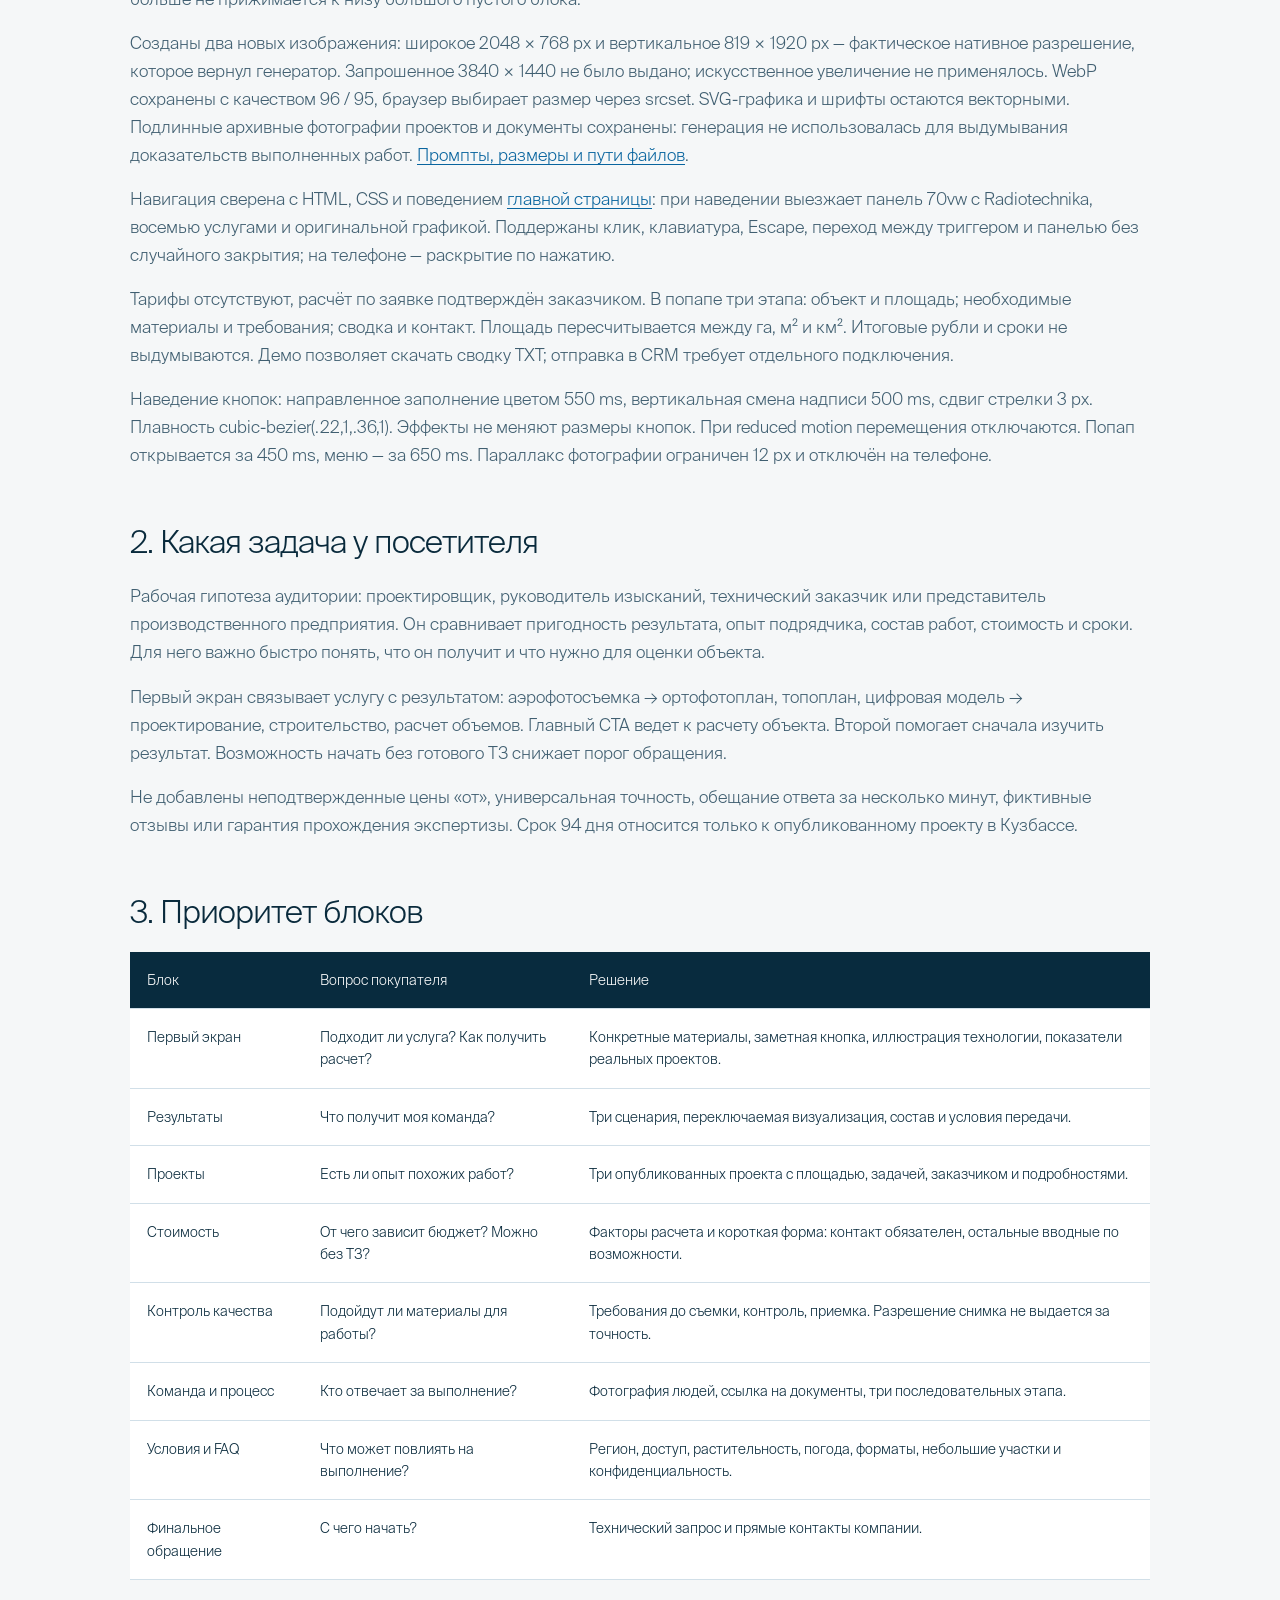
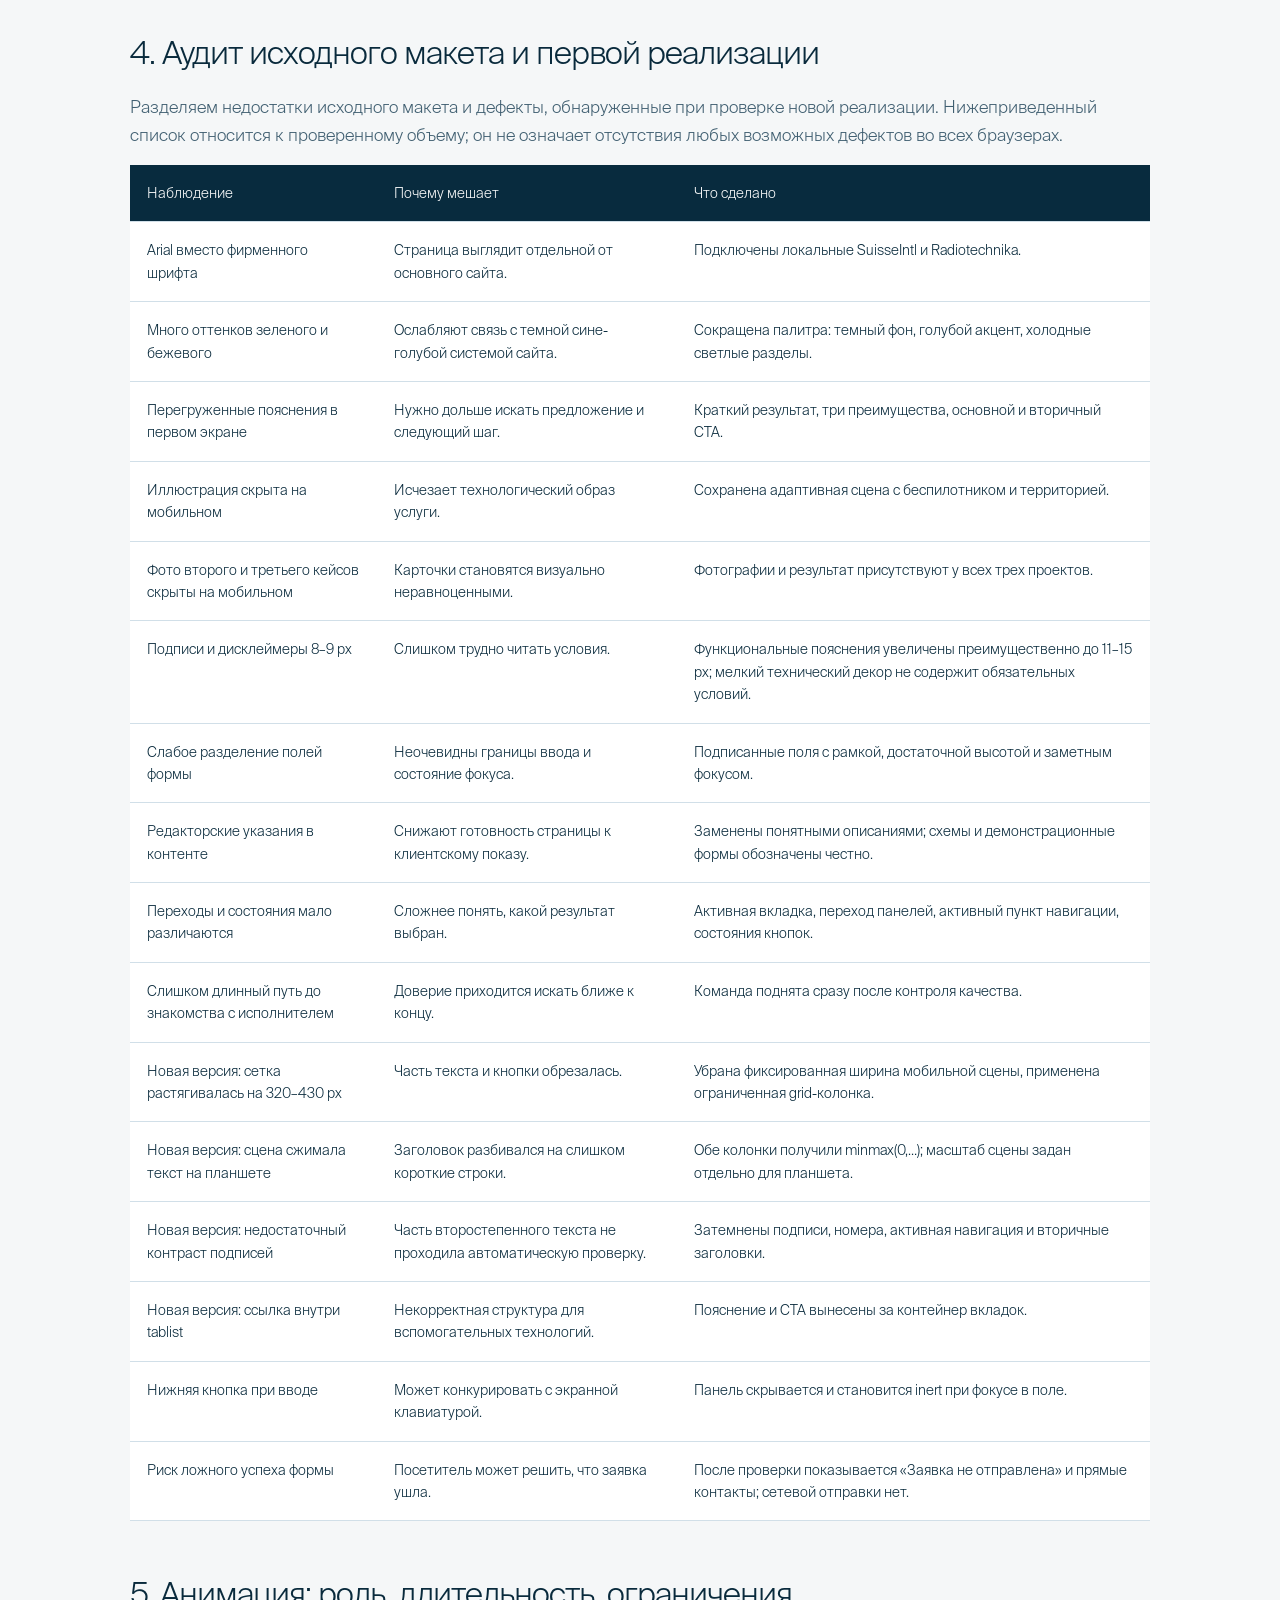
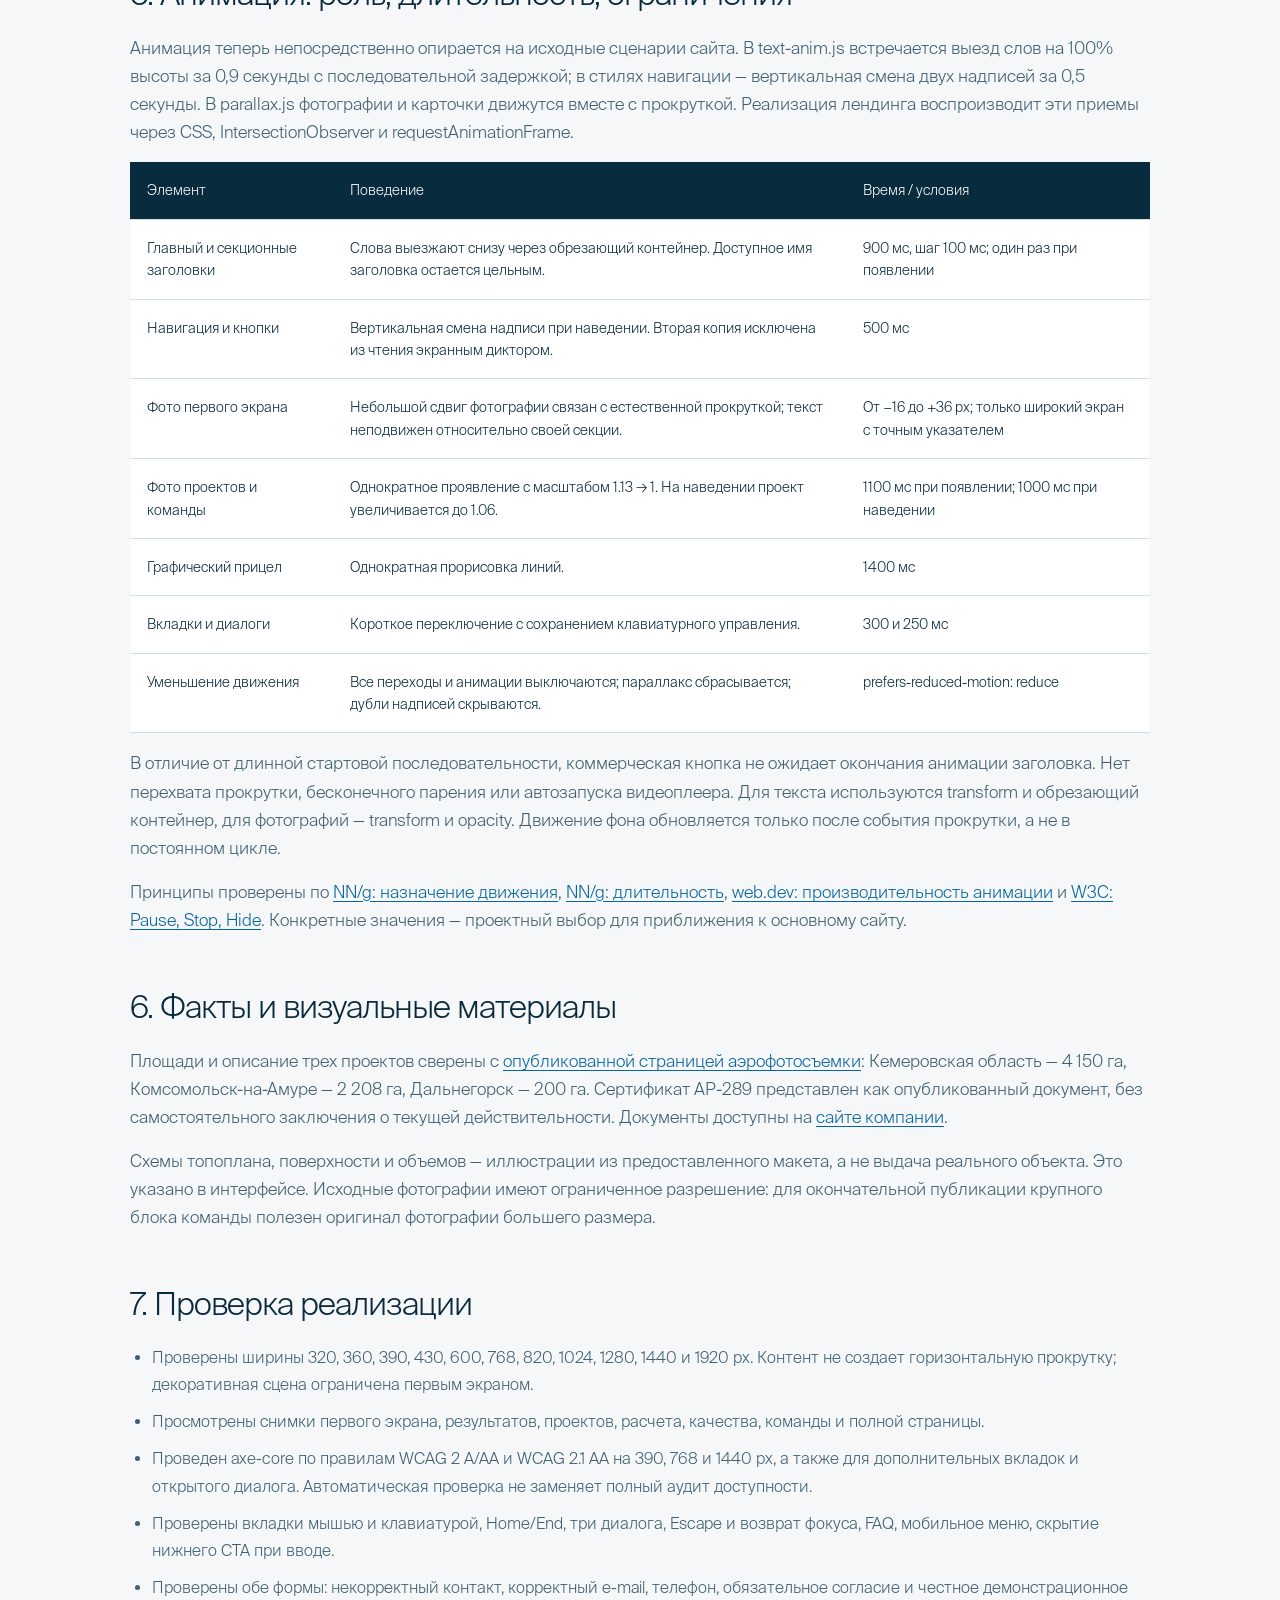
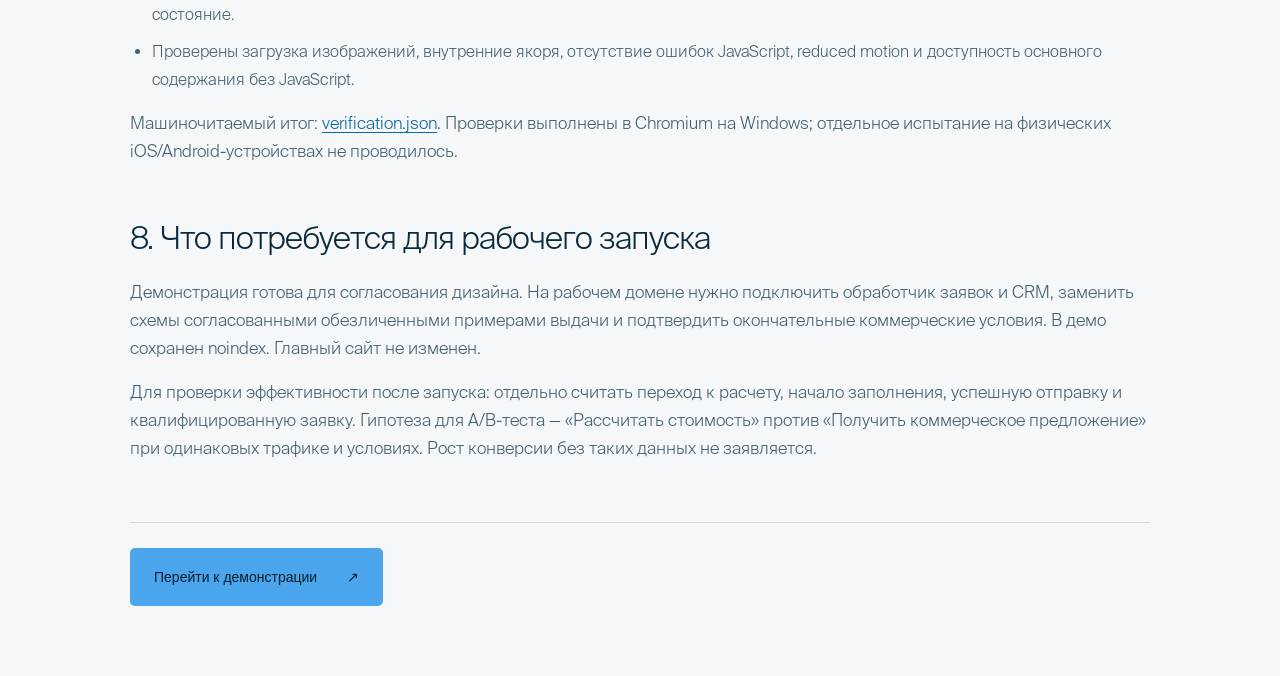
==== commit 278cadab: "Refine hero composition, original mega menus and project quote dialog" ====
--- a/research.html
+++ b/research.html
@@ -7,7 +7,7 @@
 <h1>От инженерной услуги<br/>к понятному предложению.</h1>
 <p class="intro">Версия 2: дизайн и движение приближены к основному uavcenter.ru. Фотографический первый экран, Radiotechnika, темные секции, песочные кнопки и характерная вертикальная анимация текста.</p>
 <div class="callout"><p>Метод: анализ исходного макета и публичных материалов компании, изучение первичных UX-рекомендаций, реализация, визуальный просмотр снимков и автоматизированные проверки в Chromium. Это экспертная оценка и проектные гипотезы, а не исследование с респондентами или доказательство роста конверсии.</p></div>
-<h2>1. Что сохраняем от действующего сайта</h2><p>Повторно изучены <a href="https://uavcenter.ru/">главная страница UAV Center</a>, ее стили и локальная копия исходных сценариев text-anim.js, hover.js и parallax.js. Узнаваемые признаки: заголовки Radiotechnika, фон #041E2C, светлый текст #EBECF1, акцент #4BA5EC, песочные овальные CTA, прямоугольные фото и тонкие разделители.</p><p>Эти признаки перенесены в версию 2. Заголовки всех разделов теперь используют Radiotechnika; подписи и основной текст остаются на SuisseIntl. Шапка стала двухуровневой. В версии 2 первый экран использовал фотографию полевых работ из материалов сайта; в версии 3 она заменена сгенерированным изображением. Большинство разделов темные; расчет и FAQ выделены светлым фоном. Убраны скругленные светлые карточки и большая часть теней.</p><p>Текстовые заголовки сокращены под ширину технического шрифта. Коммерческая структура, действующие ссылки и демонстрационное поведение форм сохранены. На мобильных экранах фотокомпозиция и заголовки адаптированы без горизонтальной прокрутки.</p><h2>Версия 3 — точное соответствие фирменному окружению</h2><p>Шапка повторяет двухрядную композицию оригинала, группы «Услуги», «Направления», «Компания» и правую группу навигации. На телефоне используется оригинальный знак ЦБТ и круглая кнопка меню. Футер использует оригинальную SVG-сетку глобуса, структуру ссылок и контакты компании.</p><p>Измеренные значения на ширине 1440 px: Radiotechnika — главный и секционные заголовки 57,6 px / 57,6 px, карточки 21,6 px / 25,92 px, название в футере 28,8 px. Suisse Intl — навигация 15,84 px, ссылки футера 14,4 px. На ширине 390 px: главный заголовок 29,25 px, название в футере 23,4 px, ссылки футера 12,48 px. Интервалы и пропорции реализованы через vw, с отдельными ограничениями для планшетов.</p><p>Новый фон создан встроенным image_gen. Это иллюстративная сцена с БПЛА и карьером, а не документальная фотография проекта компании. Нативный размер 1672 × 941 px, без искусственного увеличения. Подготовлены WebP шириной 960, 1440 и 1672 px и мобильное кадрирование 900 × 723 px. Слева сохранена спокойная зона для текста, наложены адаптивные градиенты. <a href="image-generation.txt">Промпт и параметры генерации</a>.</p><h2>2. Какая задача у посетителя</h2>
+<h2>1. Что сохраняем от действующего сайта</h2><p>Повторно изучены <a href="https://uavcenter.ru/">главная страница UAV Center</a>, ее стили и локальная копия исходных сценариев text-anim.js, hover.js и parallax.js. Узнаваемые признаки: заголовки Radiotechnika, фон #041E2C, светлый текст #EBECF1, акцент #4BA5EC, песочные овальные CTA, прямоугольные фото и тонкие разделители.</p><p>Эти признаки перенесены в версию 2. Заголовки всех разделов теперь используют Radiotechnika; подписи и основной текст остаются на SuisseIntl. Шапка стала двухуровневой. В версии 2 первый экран использовал фотографию полевых работ из материалов сайта; в версии 3 она заменена сгенерированным изображением. Большинство разделов темные; расчет и FAQ выделены светлым фоном. Убраны скругленные светлые карточки и большая часть теней.</p><p>Текстовые заголовки сокращены под ширину технического шрифта. Коммерческая структура, действующие ссылки и демонстрационное поведение форм сохранены. На мобильных экранах фотокомпозиция и заголовки адаптированы без горизонтальной прокрутки.</p><h2>Версия 3 — точное соответствие фирменному окружению</h2><p>Шапка повторяет двухрядную композицию оригинала, группы «Услуги», «Направления», «Компания» и правую группу навигации. На телефоне используется оригинальный знак ЦБТ и круглая кнопка меню. Футер использует оригинальную SVG-сетку глобуса, структуру ссылок и контакты компании.</p><p>Измеренные значения на ширине 1440 px: Radiotechnika — главный и секционные заголовки 57,6 px / 57,6 px, карточки 21,6 px / 25,92 px, название в футере 28,8 px. Suisse Intl — навигация 15,84 px, ссылки футера 14,4 px. На ширине 390 px: главный заголовок 29,25 px, название в футере 23,4 px, ссылки футера 12,48 px. Интервалы и пропорции реализованы через vw, с отдельными ограничениями для планшетов.</p><p>Новый фон создан встроенным image_gen. Это иллюстративная сцена с БПЛА и карьером, а не документальная фотография проекта компании. Нативный размер 1672 × 941 px, без искусственного увеличения. Подготовлены WebP шириной 960, 1440 и 1672 px и мобильное кадрирование 900 × 723 px. Слева сохранена спокойная зона для текста, наложены адаптивные градиенты. <a href="image-generation.txt">Промпт и параметры генерации</a>.</p><h2>Версия 4 — компактный первый экран и расчёт по заявке</h2><p>Убрана зависимость минимальной высоты контента от ширины окна: вместо 43vw используется высота содержимого. Верхний отступ — 32 px на компьютере и 26 px на телефоне. Измеренный фон: 1440 × 640 px, 1920 × 720 px, 390 × 814 px. Заголовок больше не прижимается к низу большого пустого блока.</p><p>Созданы два новых изображения: широкое 2048 × 768 px и вертикальное 819 × 1920 px — фактическое нативное разрешение, которое вернул генератор. Запрошенное 3840 × 1440 не было выдано; искусственное увеличение не применялось. WebP сохранены с качеством 96 / 95, браузер выбирает размер через srcset. SVG-графика и шрифты остаются векторными. Подлинные архивные фотографии проектов и документы сохранены: генерация не использовалась для выдумывания доказательств выполненных работ. <a href="image-generation-v4.txt">Промпты, размеры и пути файлов</a>.</p><p>Навигация сверена с HTML, CSS и поведением <a href="https://uavcenter.ru/">главной страницы</a>: при наведении выезжает панель 70vw с Radiotechnika, восемью услугами и оригинальной графикой. Поддержаны клик, клавиатура, Escape, переход между триггером и панелью без случайного закрытия; на телефоне — раскрытие по нажатию.</p><p>Тарифы отсутствуют, расчёт по заявке подтверждён заказчиком. В попапе три этапа: объект и площадь; необходимые материалы и требования; сводка и контакт. Площадь пересчитывается между га, м² и км². Итоговые рубли и сроки не выдумываются. Демо позволяет скачать сводку TXT; отправка в CRM требует отдельного подключения.</p><p>Наведение кнопок: направленное заполнение цветом 550 ms, вертикальная смена надписи 500 ms, сдвиг стрелки 3 px. Плавность cubic-bezier(.22,1,.36,1). Эффекты не меняют размеры кнопок. При reduced motion перемещения отключаются. Попап открывается за 450 ms, меню — за 650 ms. Параллакс фотографии ограничен 12 px и отключён на телефоне.</p><h2>2. Какая задача у посетителя</h2>
 <p>Рабочая гипотеза аудитории: проектировщик, руководитель изысканий, технический заказчик или представитель производственного предприятия. Он сравнивает пригодность результата, опыт подрядчика, состав работ, стоимость и сроки. Для него важно быстро понять, что он получит и что нужно для оценки объекта.</p>
 <p>Первый экран связывает услугу с результатом: аэрофотосъемка → ортофотоплан, топоплан, цифровая модель → проектирование, строительство, расчет объемов. Главный CTA ведет к расчету объекта. Второй помогает сначала изучить результат. Возможность начать без готового ТЗ снижает порог обращения.</p>
 <p>Не добавлены неподтвержденные цены «от», универсальная точность, обещание ответа за несколько минут, фиктивные отзывы или гарантия прохождения экспертизы. Срок 94 дня относится только к опубликованному проекту в Кузбассе.</p>
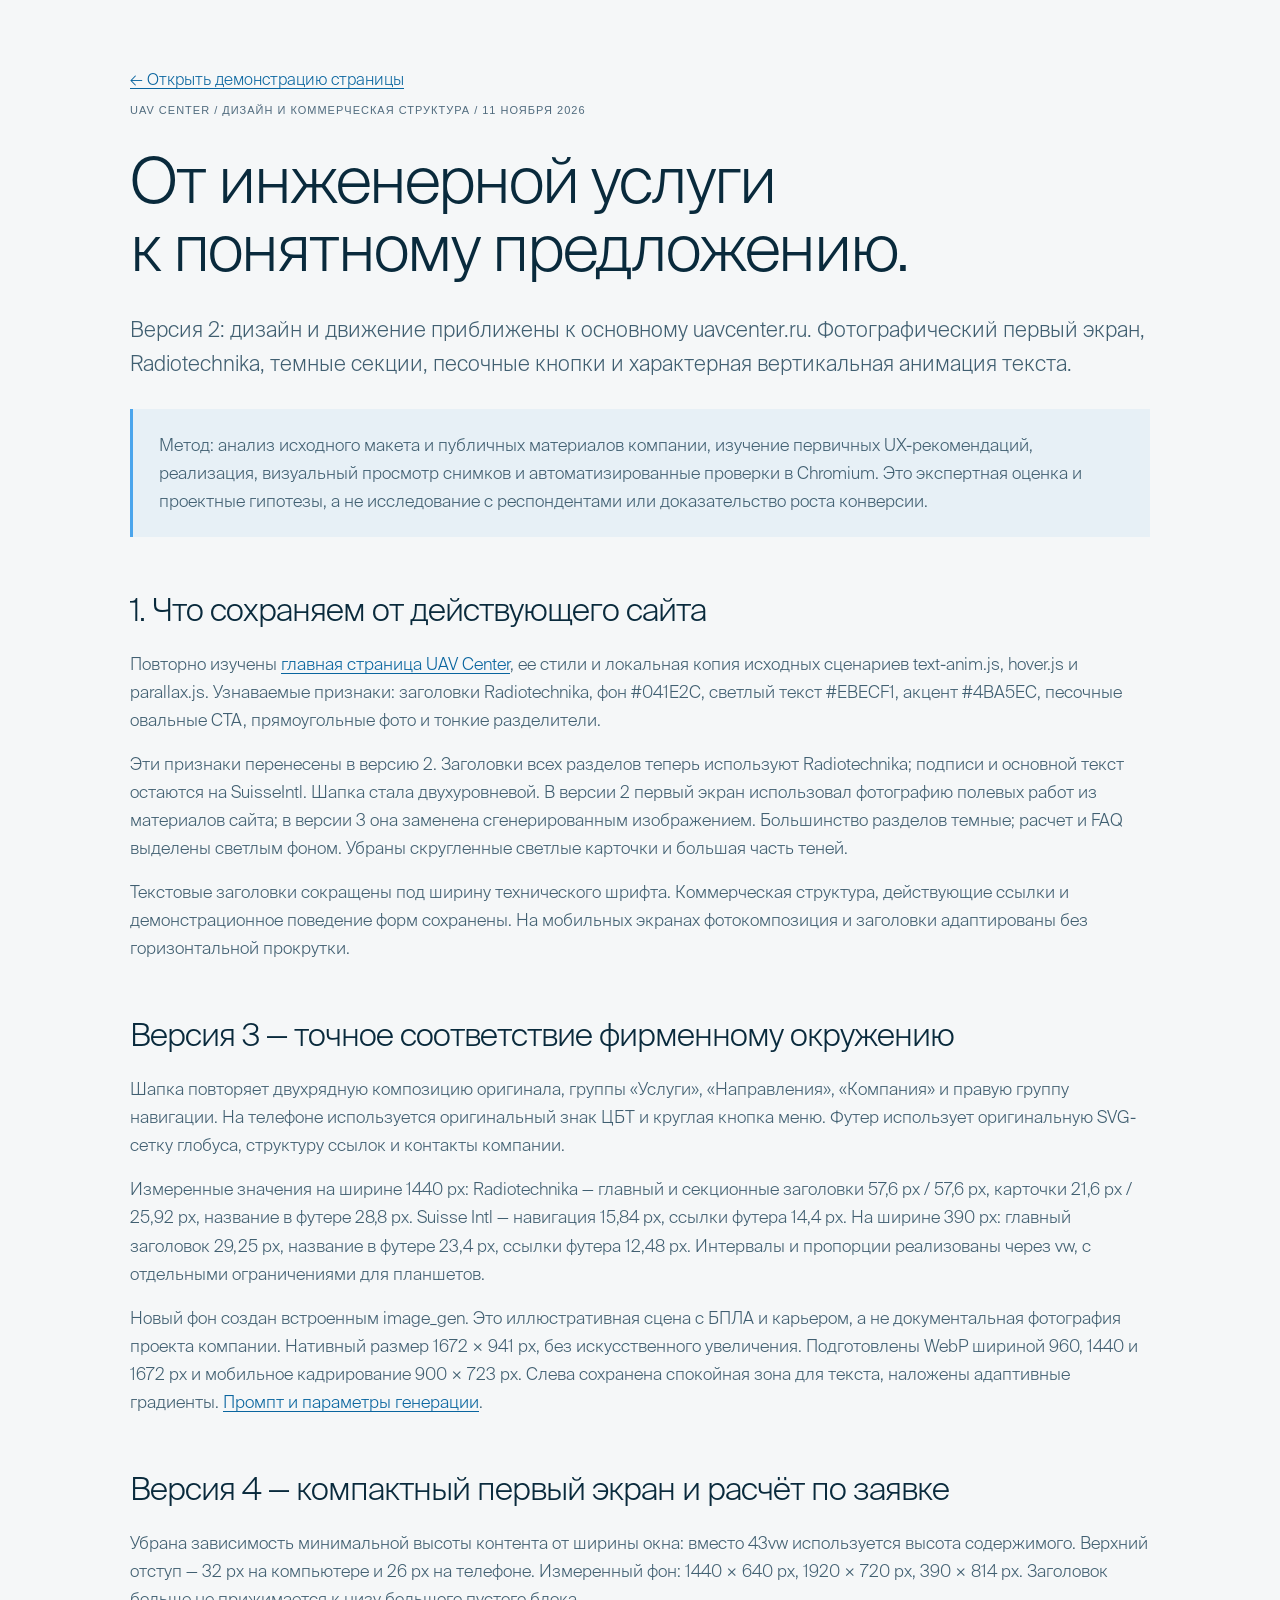
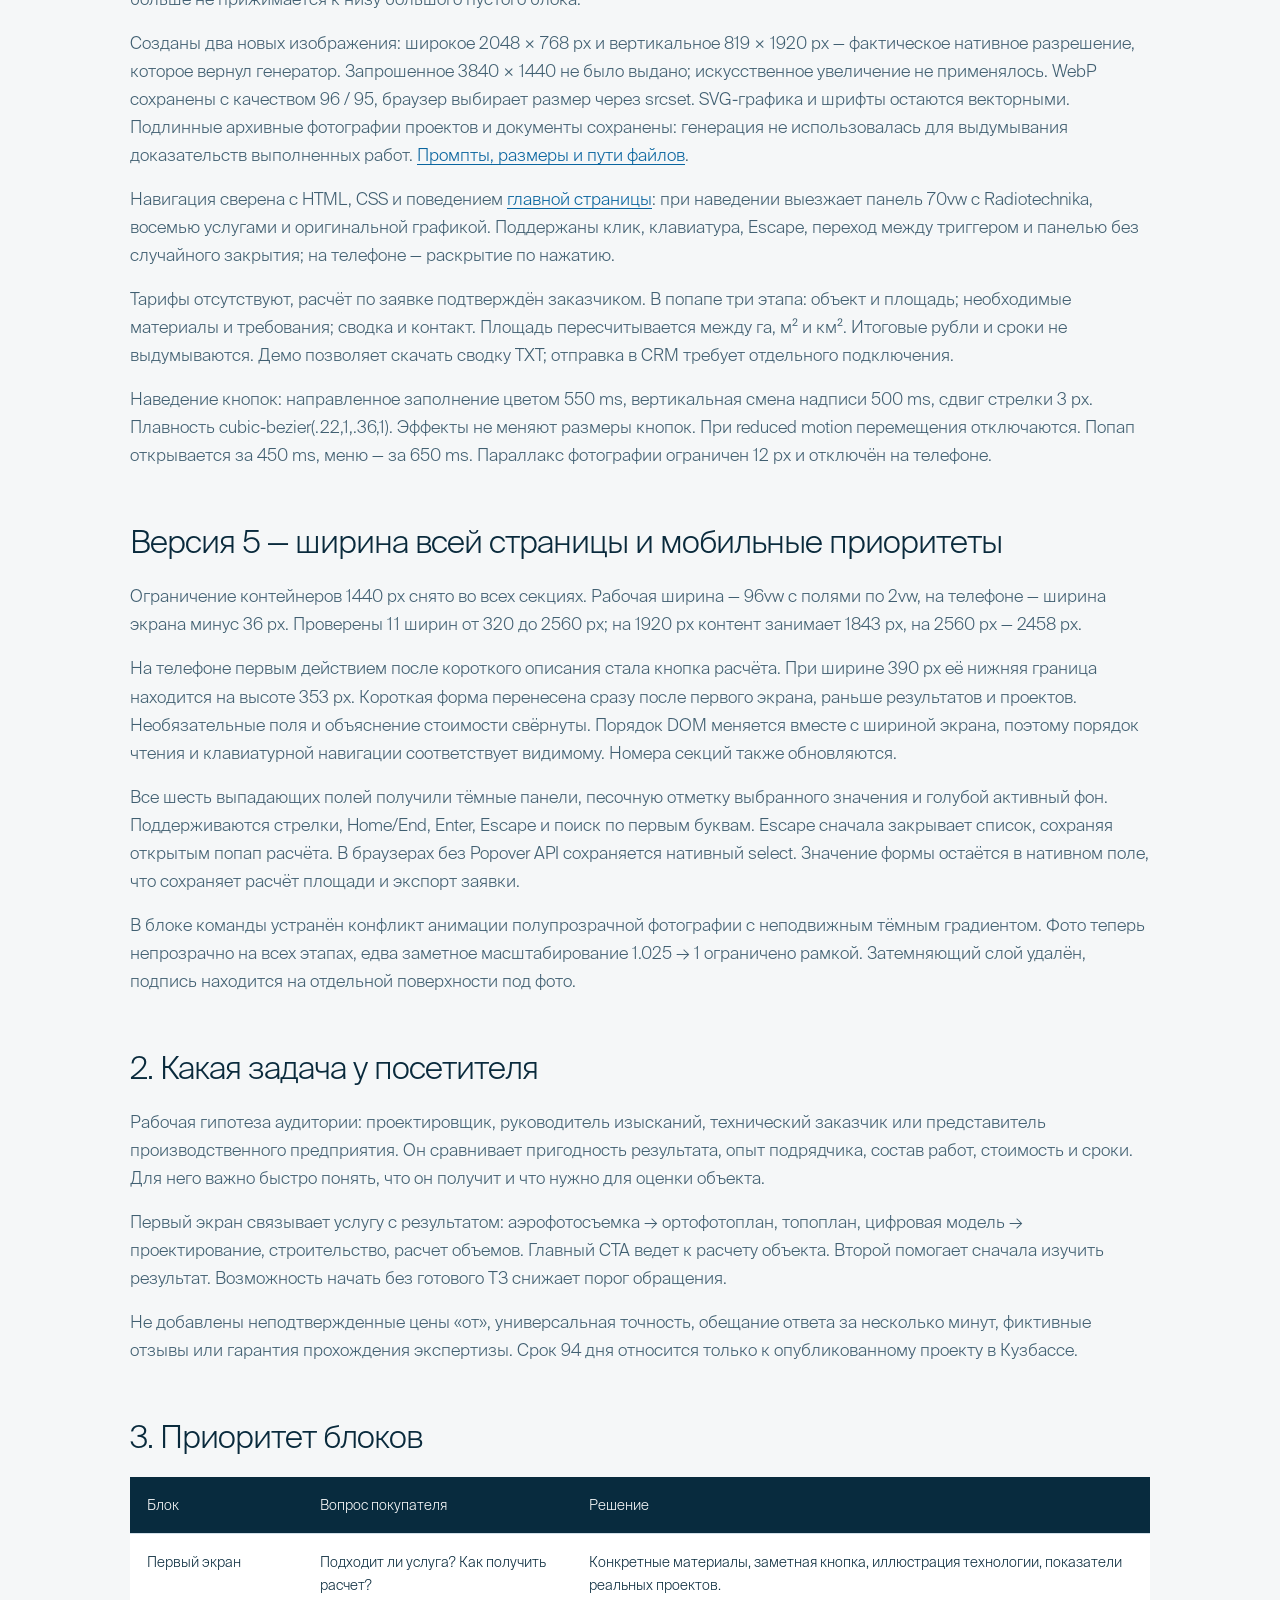
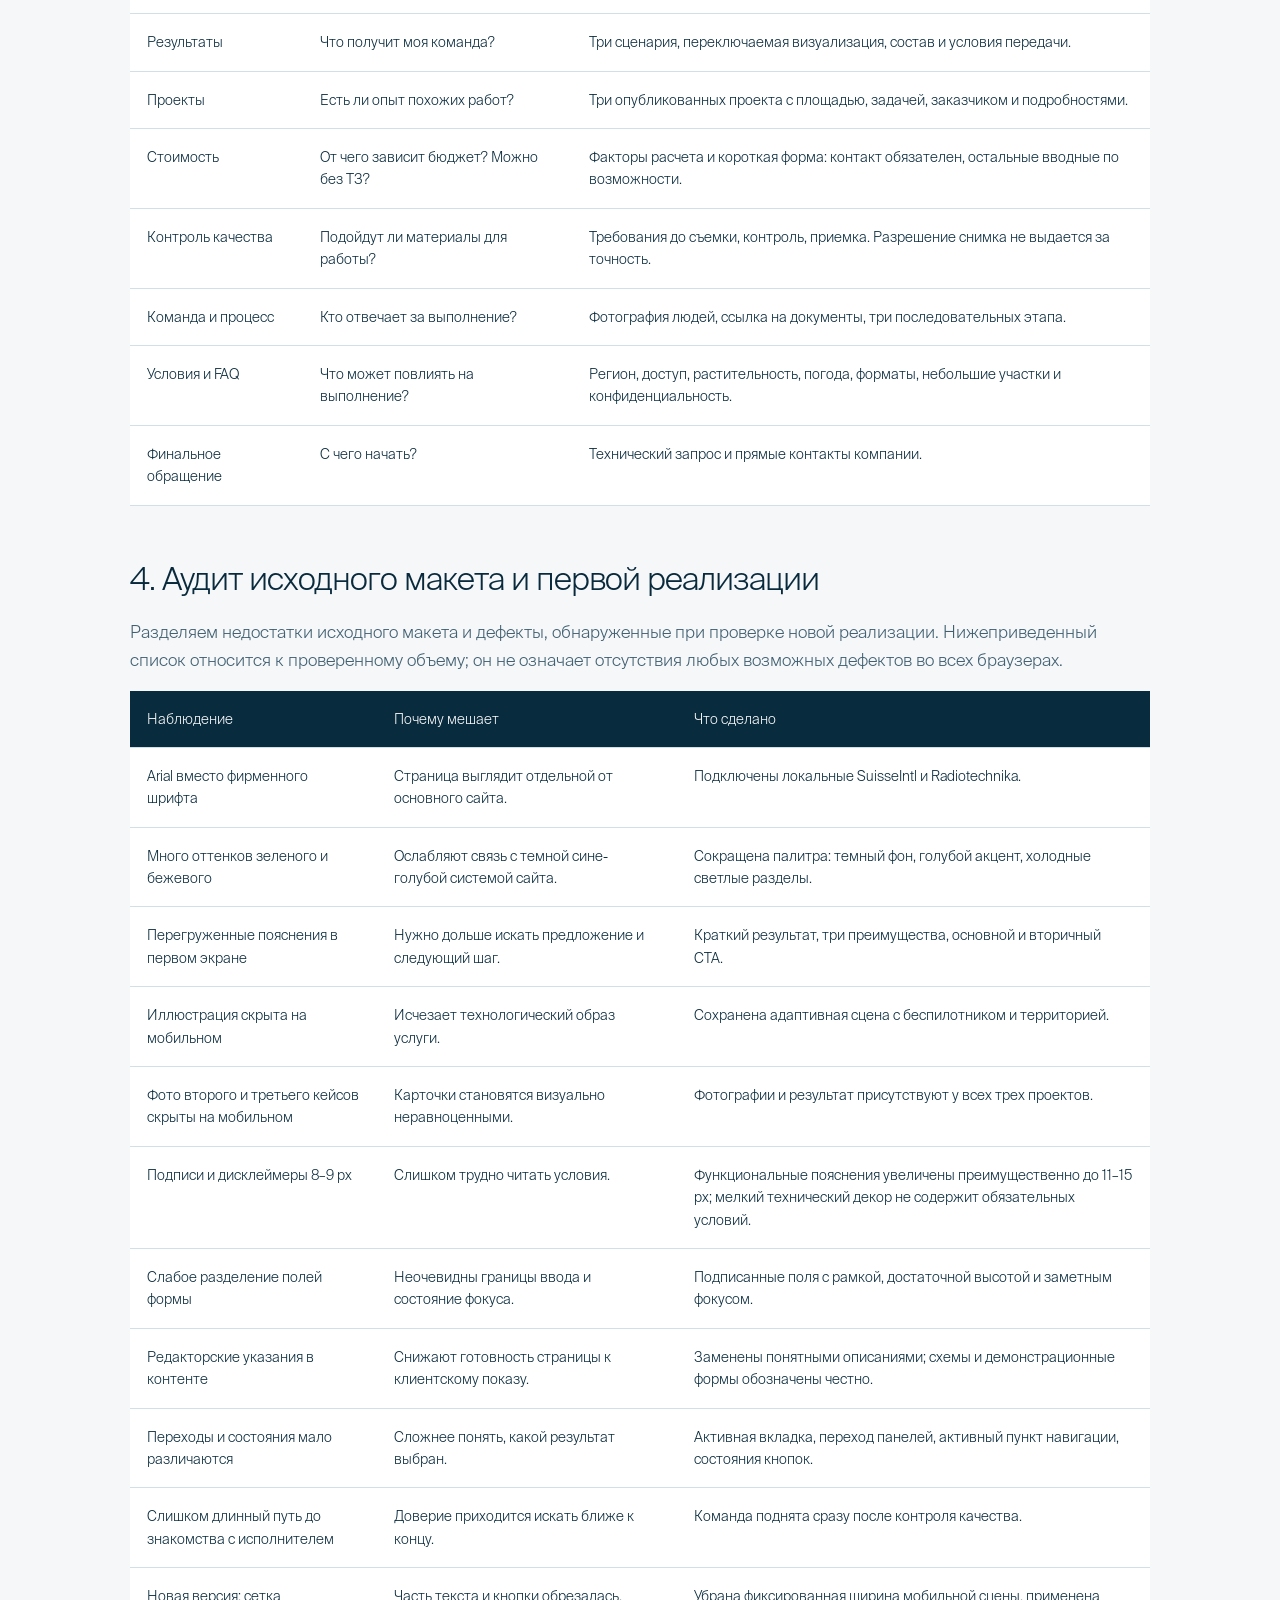
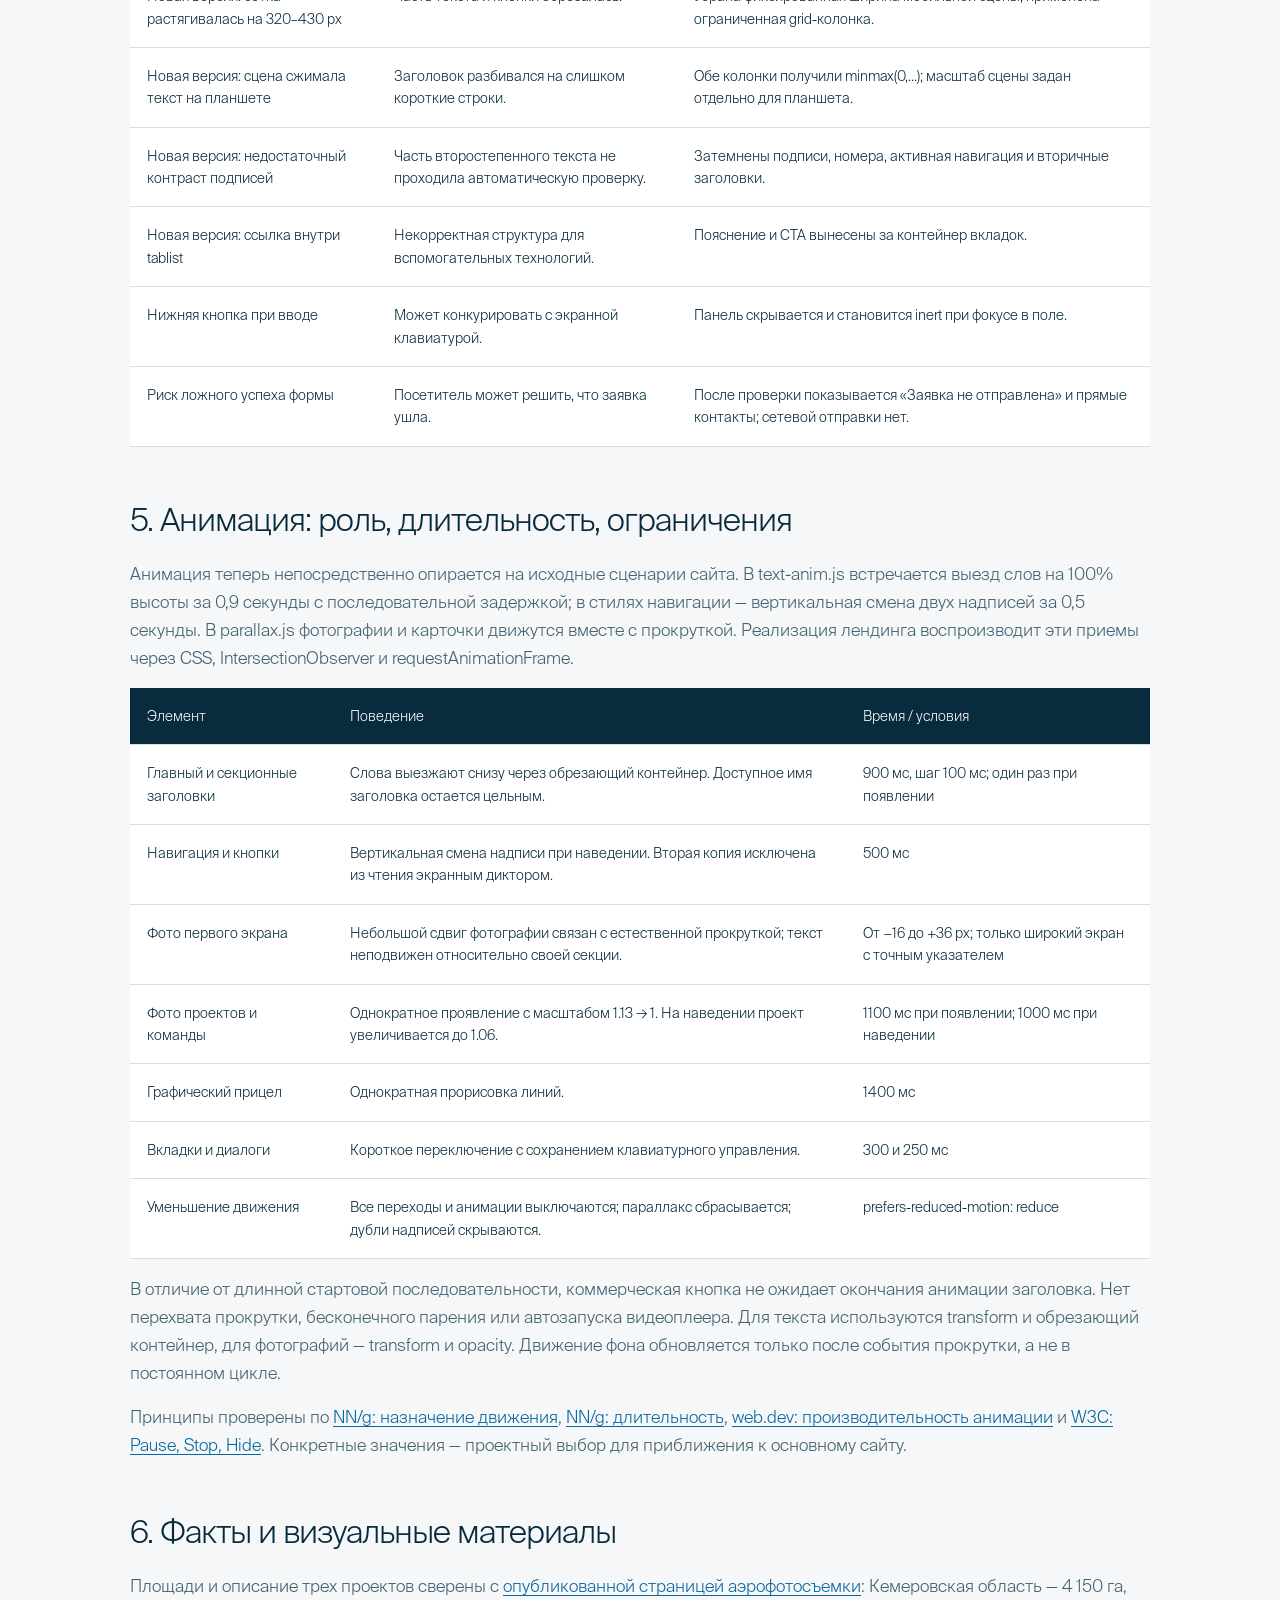
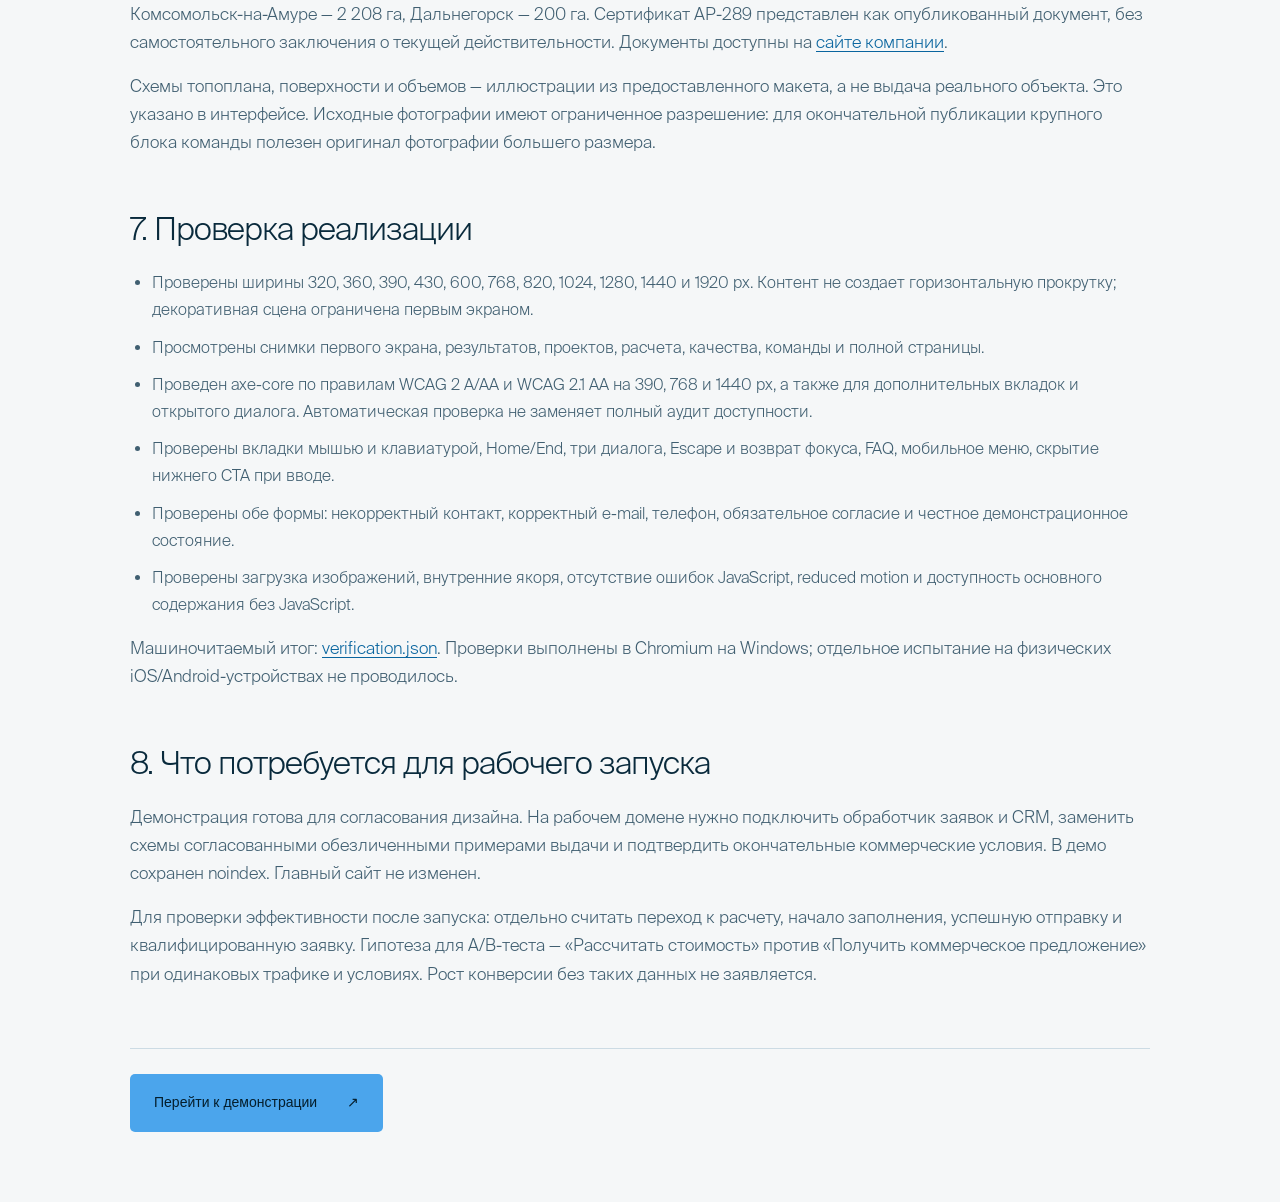
==== commit f4e1d735: "Make all sections fluid, prioritize mobile leads and style select menus" ====
--- a/research.html
+++ b/research.html
@@ -7,7 +7,7 @@
 <h1>От инженерной услуги<br/>к понятному предложению.</h1>
 <p class="intro">Версия 2: дизайн и движение приближены к основному uavcenter.ru. Фотографический первый экран, Radiotechnika, темные секции, песочные кнопки и характерная вертикальная анимация текста.</p>
 <div class="callout"><p>Метод: анализ исходного макета и публичных материалов компании, изучение первичных UX-рекомендаций, реализация, визуальный просмотр снимков и автоматизированные проверки в Chromium. Это экспертная оценка и проектные гипотезы, а не исследование с респондентами или доказательство роста конверсии.</p></div>
-<h2>1. Что сохраняем от действующего сайта</h2><p>Повторно изучены <a href="https://uavcenter.ru/">главная страница UAV Center</a>, ее стили и локальная копия исходных сценариев text-anim.js, hover.js и parallax.js. Узнаваемые признаки: заголовки Radiotechnika, фон #041E2C, светлый текст #EBECF1, акцент #4BA5EC, песочные овальные CTA, прямоугольные фото и тонкие разделители.</p><p>Эти признаки перенесены в версию 2. Заголовки всех разделов теперь используют Radiotechnika; подписи и основной текст остаются на SuisseIntl. Шапка стала двухуровневой. В версии 2 первый экран использовал фотографию полевых работ из материалов сайта; в версии 3 она заменена сгенерированным изображением. Большинство разделов темные; расчет и FAQ выделены светлым фоном. Убраны скругленные светлые карточки и большая часть теней.</p><p>Текстовые заголовки сокращены под ширину технического шрифта. Коммерческая структура, действующие ссылки и демонстрационное поведение форм сохранены. На мобильных экранах фотокомпозиция и заголовки адаптированы без горизонтальной прокрутки.</p><h2>Версия 3 — точное соответствие фирменному окружению</h2><p>Шапка повторяет двухрядную композицию оригинала, группы «Услуги», «Направления», «Компания» и правую группу навигации. На телефоне используется оригинальный знак ЦБТ и круглая кнопка меню. Футер использует оригинальную SVG-сетку глобуса, структуру ссылок и контакты компании.</p><p>Измеренные значения на ширине 1440 px: Radiotechnika — главный и секционные заголовки 57,6 px / 57,6 px, карточки 21,6 px / 25,92 px, название в футере 28,8 px. Suisse Intl — навигация 15,84 px, ссылки футера 14,4 px. На ширине 390 px: главный заголовок 29,25 px, название в футере 23,4 px, ссылки футера 12,48 px. Интервалы и пропорции реализованы через vw, с отдельными ограничениями для планшетов.</p><p>Новый фон создан встроенным image_gen. Это иллюстративная сцена с БПЛА и карьером, а не документальная фотография проекта компании. Нативный размер 1672 × 941 px, без искусственного увеличения. Подготовлены WebP шириной 960, 1440 и 1672 px и мобильное кадрирование 900 × 723 px. Слева сохранена спокойная зона для текста, наложены адаптивные градиенты. <a href="image-generation.txt">Промпт и параметры генерации</a>.</p><h2>Версия 4 — компактный первый экран и расчёт по заявке</h2><p>Убрана зависимость минимальной высоты контента от ширины окна: вместо 43vw используется высота содержимого. Верхний отступ — 32 px на компьютере и 26 px на телефоне. Измеренный фон: 1440 × 640 px, 1920 × 720 px, 390 × 814 px. Заголовок больше не прижимается к низу большого пустого блока.</p><p>Созданы два новых изображения: широкое 2048 × 768 px и вертикальное 819 × 1920 px — фактическое нативное разрешение, которое вернул генератор. Запрошенное 3840 × 1440 не было выдано; искусственное увеличение не применялось. WebP сохранены с качеством 96 / 95, браузер выбирает размер через srcset. SVG-графика и шрифты остаются векторными. Подлинные архивные фотографии проектов и документы сохранены: генерация не использовалась для выдумывания доказательств выполненных работ. <a href="image-generation-v4.txt">Промпты, размеры и пути файлов</a>.</p><p>Навигация сверена с HTML, CSS и поведением <a href="https://uavcenter.ru/">главной страницы</a>: при наведении выезжает панель 70vw с Radiotechnika, восемью услугами и оригинальной графикой. Поддержаны клик, клавиатура, Escape, переход между триггером и панелью без случайного закрытия; на телефоне — раскрытие по нажатию.</p><p>Тарифы отсутствуют, расчёт по заявке подтверждён заказчиком. В попапе три этапа: объект и площадь; необходимые материалы и требования; сводка и контакт. Площадь пересчитывается между га, м² и км². Итоговые рубли и сроки не выдумываются. Демо позволяет скачать сводку TXT; отправка в CRM требует отдельного подключения.</p><p>Наведение кнопок: направленное заполнение цветом 550 ms, вертикальная смена надписи 500 ms, сдвиг стрелки 3 px. Плавность cubic-bezier(.22,1,.36,1). Эффекты не меняют размеры кнопок. При reduced motion перемещения отключаются. Попап открывается за 450 ms, меню — за 650 ms. Параллакс фотографии ограничен 12 px и отключён на телефоне.</p><h2>2. Какая задача у посетителя</h2>
+<h2>1. Что сохраняем от действующего сайта</h2><p>Повторно изучены <a href="https://uavcenter.ru/">главная страница UAV Center</a>, ее стили и локальная копия исходных сценариев text-anim.js, hover.js и parallax.js. Узнаваемые признаки: заголовки Radiotechnika, фон #041E2C, светлый текст #EBECF1, акцент #4BA5EC, песочные овальные CTA, прямоугольные фото и тонкие разделители.</p><p>Эти признаки перенесены в версию 2. Заголовки всех разделов теперь используют Radiotechnika; подписи и основной текст остаются на SuisseIntl. Шапка стала двухуровневой. В версии 2 первый экран использовал фотографию полевых работ из материалов сайта; в версии 3 она заменена сгенерированным изображением. Большинство разделов темные; расчет и FAQ выделены светлым фоном. Убраны скругленные светлые карточки и большая часть теней.</p><p>Текстовые заголовки сокращены под ширину технического шрифта. Коммерческая структура, действующие ссылки и демонстрационное поведение форм сохранены. На мобильных экранах фотокомпозиция и заголовки адаптированы без горизонтальной прокрутки.</p><h2>Версия 3 — точное соответствие фирменному окружению</h2><p>Шапка повторяет двухрядную композицию оригинала, группы «Услуги», «Направления», «Компания» и правую группу навигации. На телефоне используется оригинальный знак ЦБТ и круглая кнопка меню. Футер использует оригинальную SVG-сетку глобуса, структуру ссылок и контакты компании.</p><p>Измеренные значения на ширине 1440 px: Radiotechnika — главный и секционные заголовки 57,6 px / 57,6 px, карточки 21,6 px / 25,92 px, название в футере 28,8 px. Suisse Intl — навигация 15,84 px, ссылки футера 14,4 px. На ширине 390 px: главный заголовок 29,25 px, название в футере 23,4 px, ссылки футера 12,48 px. Интервалы и пропорции реализованы через vw, с отдельными ограничениями для планшетов.</p><p>Новый фон создан встроенным image_gen. Это иллюстративная сцена с БПЛА и карьером, а не документальная фотография проекта компании. Нативный размер 1672 × 941 px, без искусственного увеличения. Подготовлены WebP шириной 960, 1440 и 1672 px и мобильное кадрирование 900 × 723 px. Слева сохранена спокойная зона для текста, наложены адаптивные градиенты. <a href="image-generation.txt">Промпт и параметры генерации</a>.</p><h2>Версия 4 — компактный первый экран и расчёт по заявке</h2><p>Убрана зависимость минимальной высоты контента от ширины окна: вместо 43vw используется высота содержимого. Верхний отступ — 32 px на компьютере и 26 px на телефоне. Измеренный фон: 1440 × 640 px, 1920 × 720 px, 390 × 814 px. Заголовок больше не прижимается к низу большого пустого блока.</p><p>Созданы два новых изображения: широкое 2048 × 768 px и вертикальное 819 × 1920 px — фактическое нативное разрешение, которое вернул генератор. Запрошенное 3840 × 1440 не было выдано; искусственное увеличение не применялось. WebP сохранены с качеством 96 / 95, браузер выбирает размер через srcset. SVG-графика и шрифты остаются векторными. Подлинные архивные фотографии проектов и документы сохранены: генерация не использовалась для выдумывания доказательств выполненных работ. <a href="image-generation-v4.txt">Промпты, размеры и пути файлов</a>.</p><p>Навигация сверена с HTML, CSS и поведением <a href="https://uavcenter.ru/">главной страницы</a>: при наведении выезжает панель 70vw с Radiotechnika, восемью услугами и оригинальной графикой. Поддержаны клик, клавиатура, Escape, переход между триггером и панелью без случайного закрытия; на телефоне — раскрытие по нажатию.</p><p>Тарифы отсутствуют, расчёт по заявке подтверждён заказчиком. В попапе три этапа: объект и площадь; необходимые материалы и требования; сводка и контакт. Площадь пересчитывается между га, м² и км². Итоговые рубли и сроки не выдумываются. Демо позволяет скачать сводку TXT; отправка в CRM требует отдельного подключения.</p><p>Наведение кнопок: направленное заполнение цветом 550 ms, вертикальная смена надписи 500 ms, сдвиг стрелки 3 px. Плавность cubic-bezier(.22,1,.36,1). Эффекты не меняют размеры кнопок. При reduced motion перемещения отключаются. Попап открывается за 450 ms, меню — за 650 ms. Параллакс фотографии ограничен 12 px и отключён на телефоне.</p><h2>Версия 5 — ширина всей страницы и мобильные приоритеты</h2><p>Ограничение контейнеров 1440 px снято во всех секциях. Рабочая ширина — 96vw с полями по 2vw, на телефоне — ширина экрана минус 36 px. Проверены 11 ширин от 320 до 2560 px; на 1920 px контент занимает 1843 px, на 2560 px — 2458 px.</p><p>На телефоне первым действием после короткого описания стала кнопка расчёта. При ширине 390 px её нижняя граница находится на высоте 353 px. Короткая форма перенесена сразу после первого экрана, раньше результатов и проектов. Необязательные поля и объяснение стоимости свёрнуты. Порядок DOM меняется вместе с шириной экрана, поэтому порядок чтения и клавиатурной навигации соответствует видимому. Номера секций также обновляются.</p><p>Все шесть выпадающих полей получили тёмные панели, песочную отметку выбранного значения и голубой активный фон. Поддерживаются стрелки, Home/End, Enter, Escape и поиск по первым буквам. Escape сначала закрывает список, сохраняя открытым попап расчёта. В браузерах без Popover API сохраняется нативный select. Значение формы остаётся в нативном поле, что сохраняет расчёт площади и экспорт заявки.</p><p>В блоке команды устранён конфликт анимации полупрозрачной фотографии с неподвижным тёмным градиентом. Фото теперь непрозрачно на всех этапах, едва заметное масштабирование 1.025 → 1 ограничено рамкой. Затемняющий слой удалён, подпись находится на отдельной поверхности под фото.</p><h2>2. Какая задача у посетителя</h2>
 <p>Рабочая гипотеза аудитории: проектировщик, руководитель изысканий, технический заказчик или представитель производственного предприятия. Он сравнивает пригодность результата, опыт подрядчика, состав работ, стоимость и сроки. Для него важно быстро понять, что он получит и что нужно для оценки объекта.</p>
 <p>Первый экран связывает услугу с результатом: аэрофотосъемка → ортофотоплан, топоплан, цифровая модель → проектирование, строительство, расчет объемов. Главный CTA ведет к расчету объекта. Второй помогает сначала изучить результат. Возможность начать без готового ТЗ снижает порог обращения.</p>
 <p>Не добавлены неподтвержденные цены «от», универсальная точность, обещание ответа за несколько минут, фиктивные отзывы или гарантия прохождения экспертизы. Срок 94 дня относится только к опубликованному проекту в Кузбассе.</p>
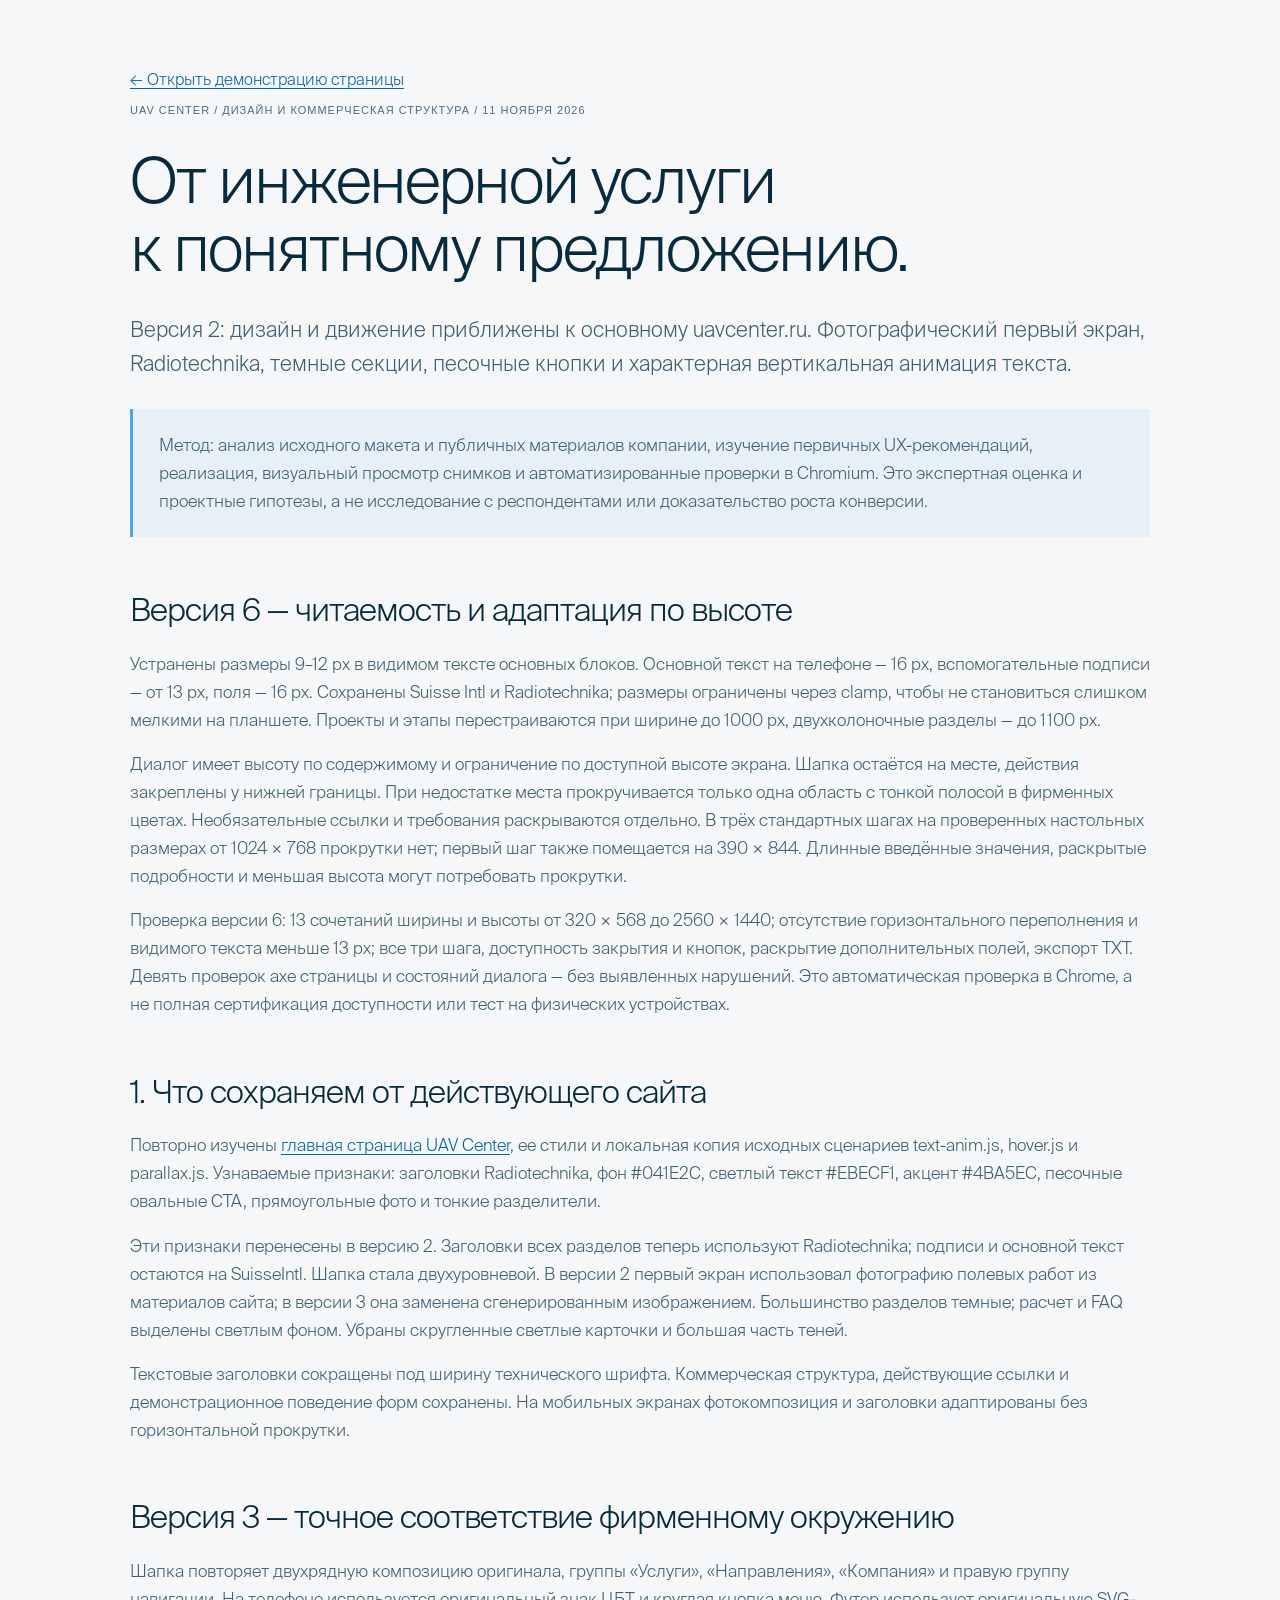
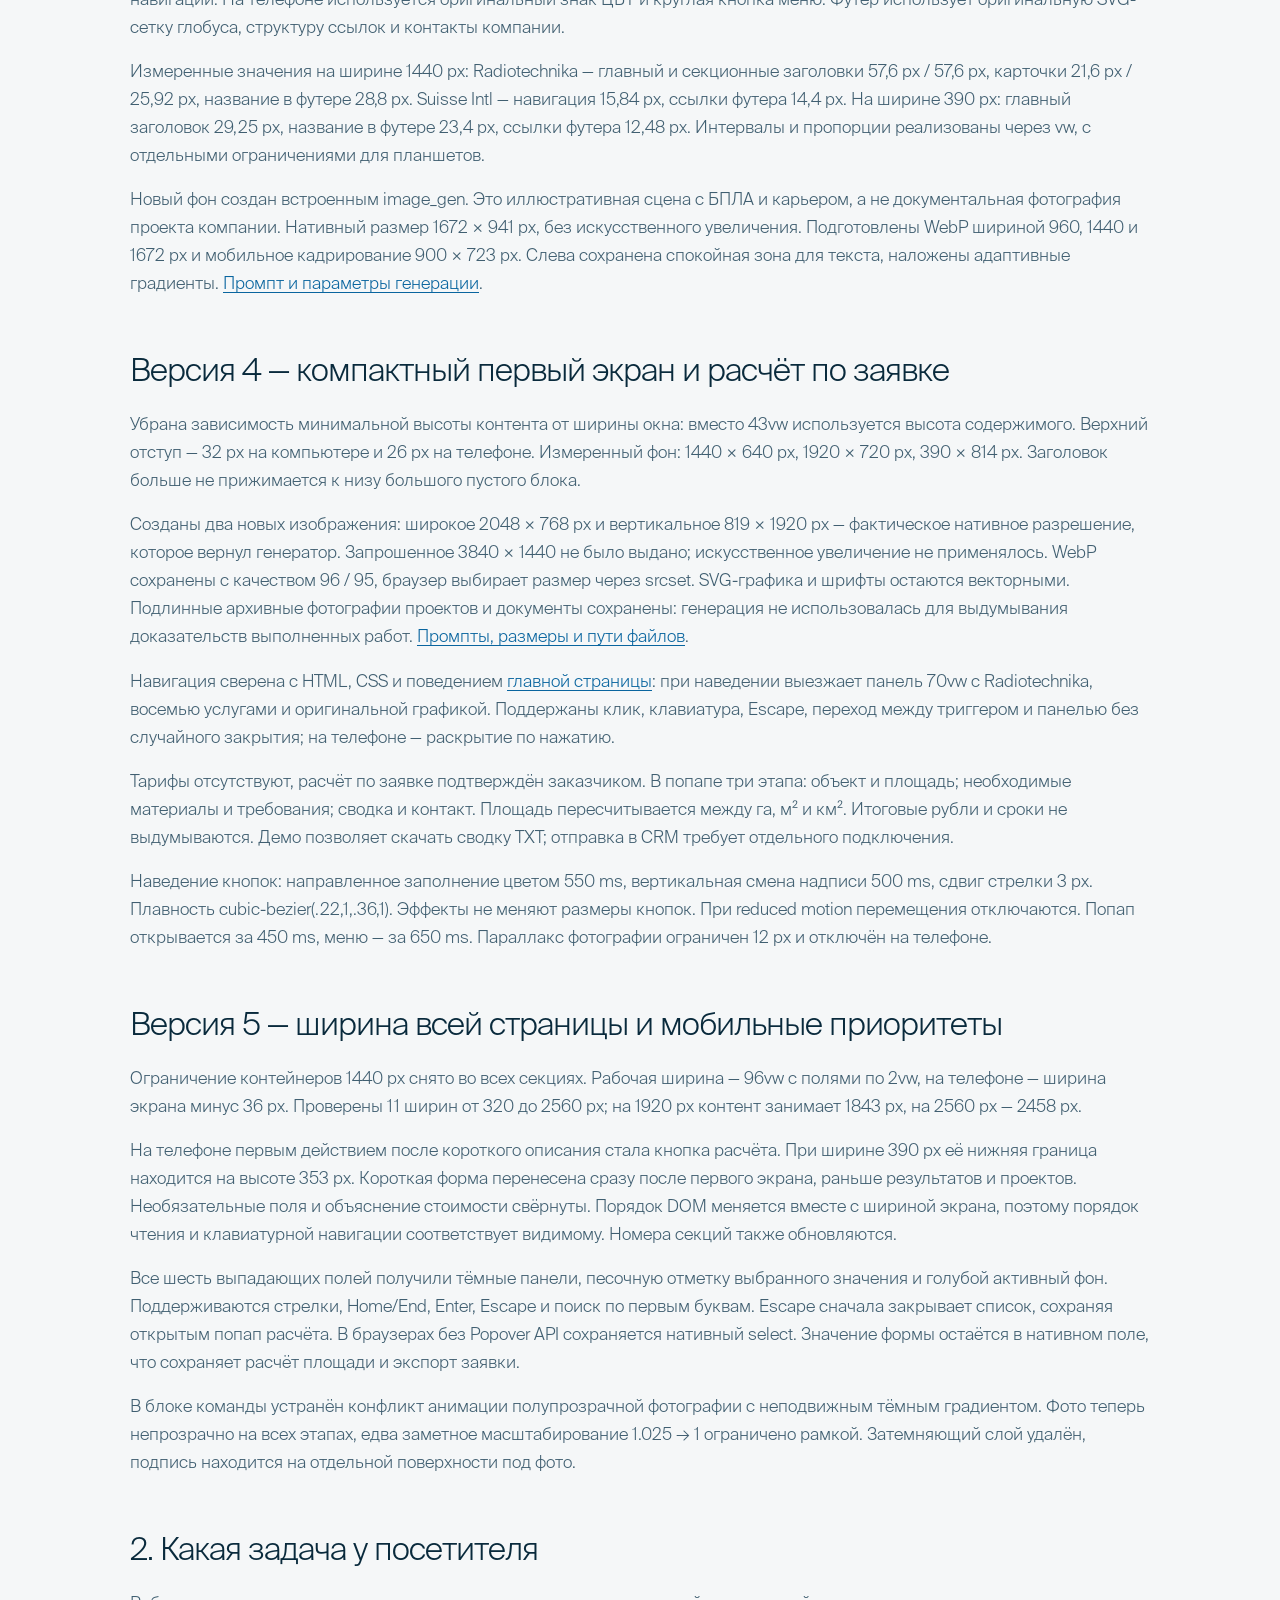
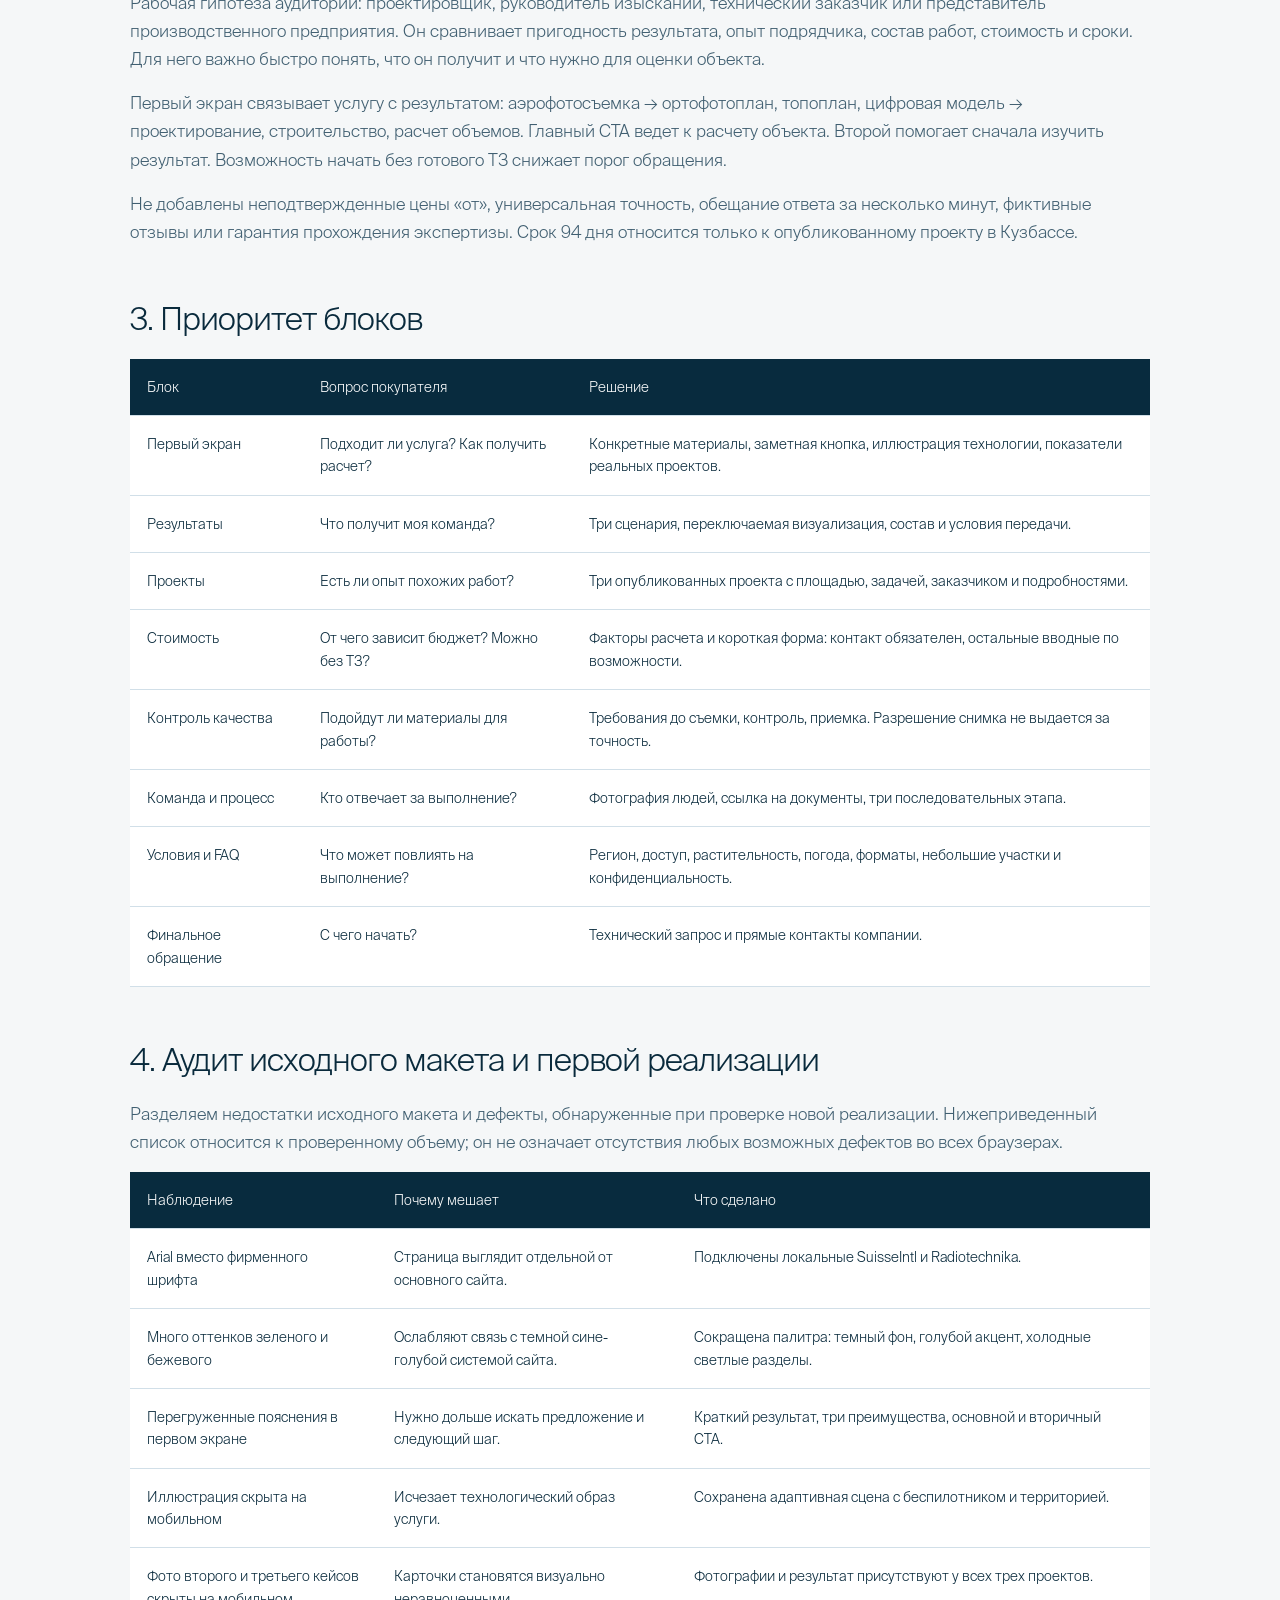
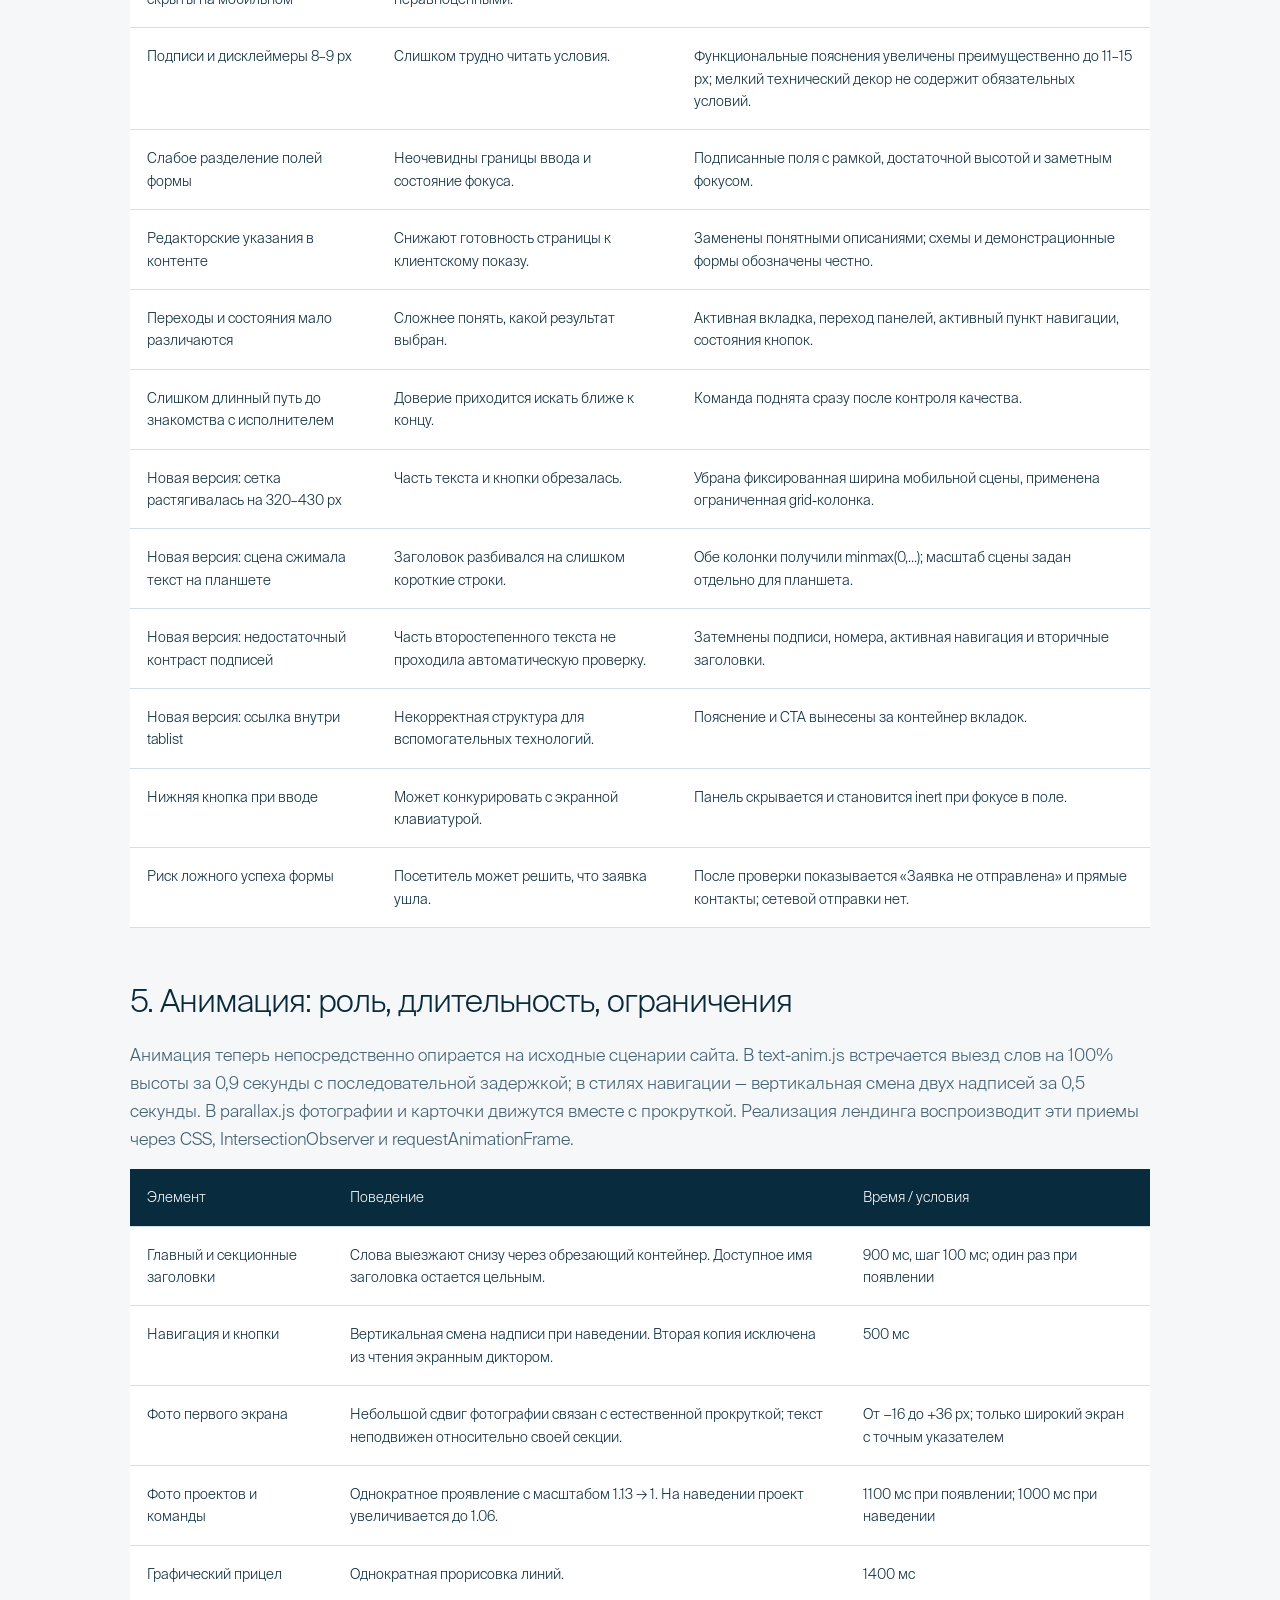
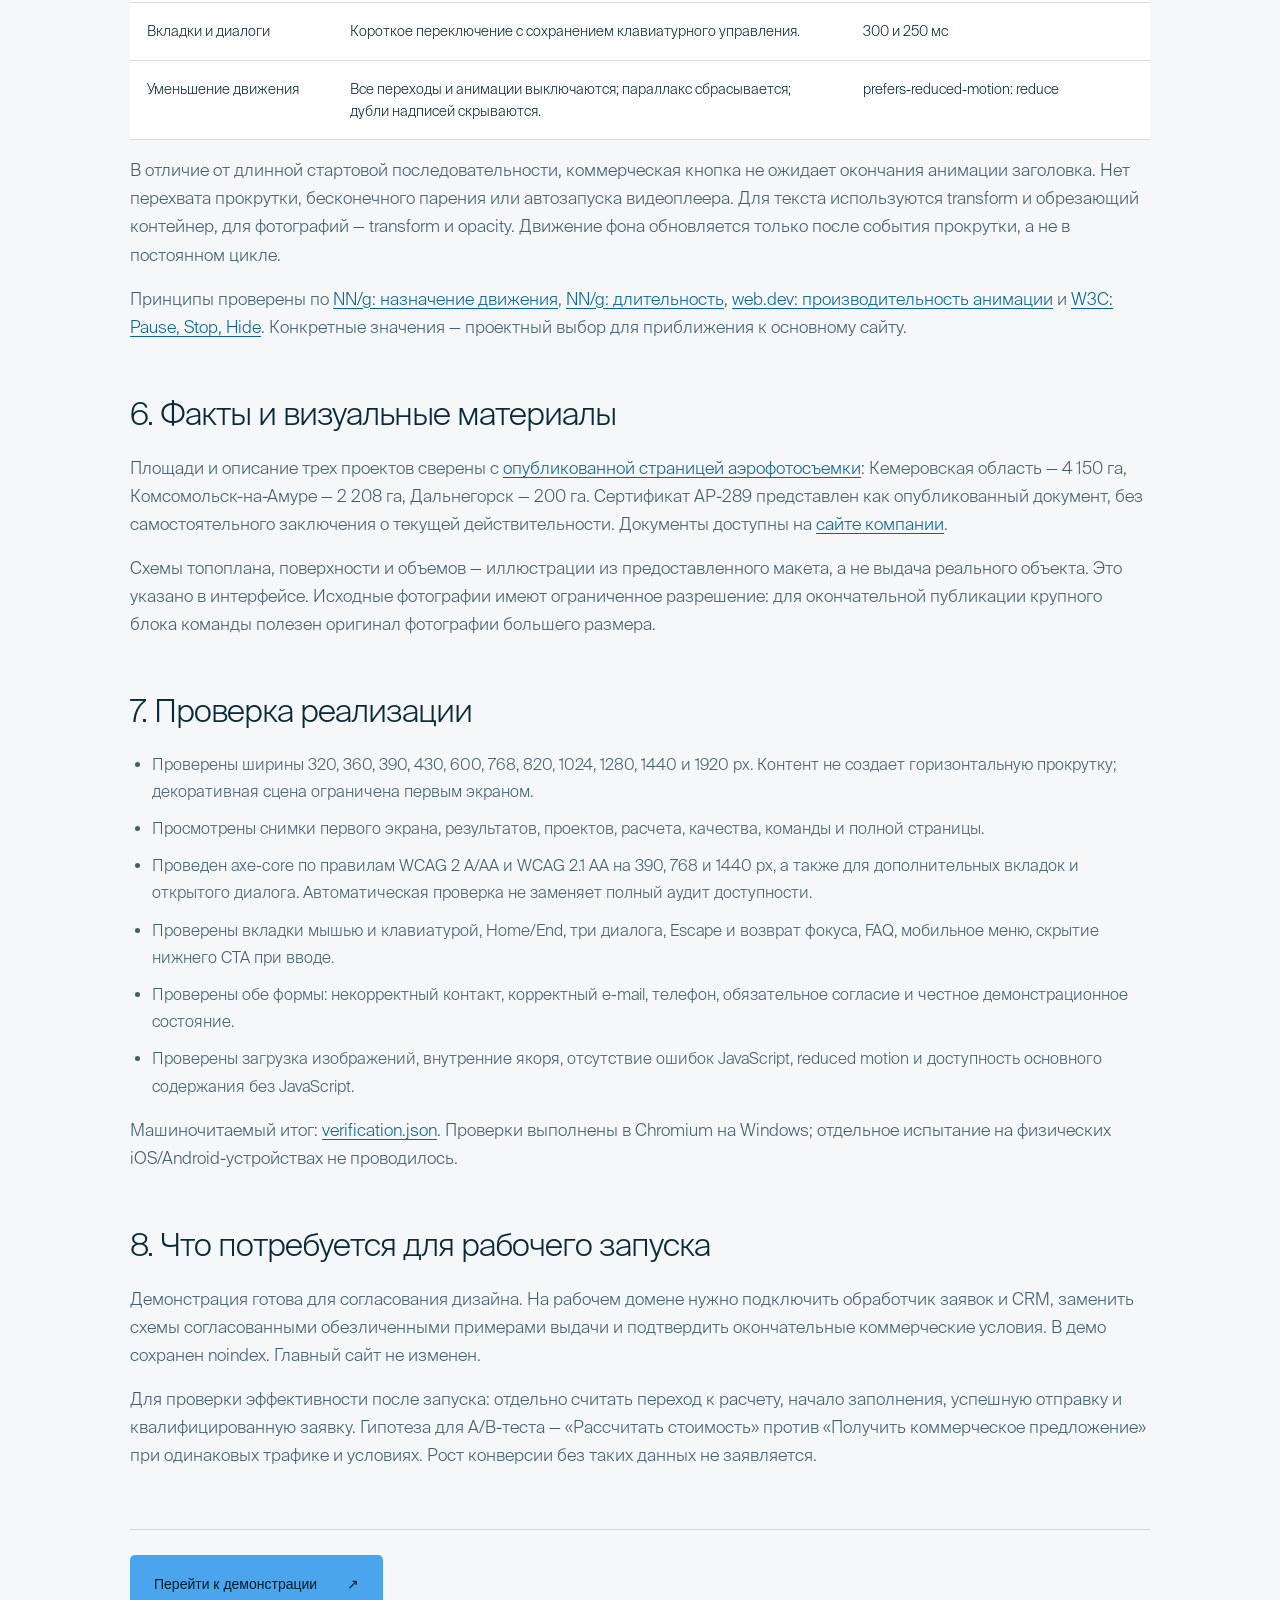
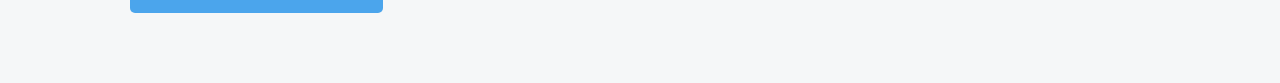
==== commit 612cc8df: "Improve responsive typography and fit quote dialog to viewport" ====
--- a/research.html
+++ b/research.html
@@ -7,7 +7,7 @@
 <h1>От инженерной услуги<br/>к понятному предложению.</h1>
 <p class="intro">Версия 2: дизайн и движение приближены к основному uavcenter.ru. Фотографический первый экран, Radiotechnika, темные секции, песочные кнопки и характерная вертикальная анимация текста.</p>
 <div class="callout"><p>Метод: анализ исходного макета и публичных материалов компании, изучение первичных UX-рекомендаций, реализация, визуальный просмотр снимков и автоматизированные проверки в Chromium. Это экспертная оценка и проектные гипотезы, а не исследование с респондентами или доказательство роста конверсии.</p></div>
-<h2>1. Что сохраняем от действующего сайта</h2><p>Повторно изучены <a href="https://uavcenter.ru/">главная страница UAV Center</a>, ее стили и локальная копия исходных сценариев text-anim.js, hover.js и parallax.js. Узнаваемые признаки: заголовки Radiotechnika, фон #041E2C, светлый текст #EBECF1, акцент #4BA5EC, песочные овальные CTA, прямоугольные фото и тонкие разделители.</p><p>Эти признаки перенесены в версию 2. Заголовки всех разделов теперь используют Radiotechnika; подписи и основной текст остаются на SuisseIntl. Шапка стала двухуровневой. В версии 2 первый экран использовал фотографию полевых работ из материалов сайта; в версии 3 она заменена сгенерированным изображением. Большинство разделов темные; расчет и FAQ выделены светлым фоном. Убраны скругленные светлые карточки и большая часть теней.</p><p>Текстовые заголовки сокращены под ширину технического шрифта. Коммерческая структура, действующие ссылки и демонстрационное поведение форм сохранены. На мобильных экранах фотокомпозиция и заголовки адаптированы без горизонтальной прокрутки.</p><h2>Версия 3 — точное соответствие фирменному окружению</h2><p>Шапка повторяет двухрядную композицию оригинала, группы «Услуги», «Направления», «Компания» и правую группу навигации. На телефоне используется оригинальный знак ЦБТ и круглая кнопка меню. Футер использует оригинальную SVG-сетку глобуса, структуру ссылок и контакты компании.</p><p>Измеренные значения на ширине 1440 px: Radiotechnika — главный и секционные заголовки 57,6 px / 57,6 px, карточки 21,6 px / 25,92 px, название в футере 28,8 px. Suisse Intl — навигация 15,84 px, ссылки футера 14,4 px. На ширине 390 px: главный заголовок 29,25 px, название в футере 23,4 px, ссылки футера 12,48 px. Интервалы и пропорции реализованы через vw, с отдельными ограничениями для планшетов.</p><p>Новый фон создан встроенным image_gen. Это иллюстративная сцена с БПЛА и карьером, а не документальная фотография проекта компании. Нативный размер 1672 × 941 px, без искусственного увеличения. Подготовлены WebP шириной 960, 1440 и 1672 px и мобильное кадрирование 900 × 723 px. Слева сохранена спокойная зона для текста, наложены адаптивные градиенты. <a href="image-generation.txt">Промпт и параметры генерации</a>.</p><h2>Версия 4 — компактный первый экран и расчёт по заявке</h2><p>Убрана зависимость минимальной высоты контента от ширины окна: вместо 43vw используется высота содержимого. Верхний отступ — 32 px на компьютере и 26 px на телефоне. Измеренный фон: 1440 × 640 px, 1920 × 720 px, 390 × 814 px. Заголовок больше не прижимается к низу большого пустого блока.</p><p>Созданы два новых изображения: широкое 2048 × 768 px и вертикальное 819 × 1920 px — фактическое нативное разрешение, которое вернул генератор. Запрошенное 3840 × 1440 не было выдано; искусственное увеличение не применялось. WebP сохранены с качеством 96 / 95, браузер выбирает размер через srcset. SVG-графика и шрифты остаются векторными. Подлинные архивные фотографии проектов и документы сохранены: генерация не использовалась для выдумывания доказательств выполненных работ. <a href="image-generation-v4.txt">Промпты, размеры и пути файлов</a>.</p><p>Навигация сверена с HTML, CSS и поведением <a href="https://uavcenter.ru/">главной страницы</a>: при наведении выезжает панель 70vw с Radiotechnika, восемью услугами и оригинальной графикой. Поддержаны клик, клавиатура, Escape, переход между триггером и панелью без случайного закрытия; на телефоне — раскрытие по нажатию.</p><p>Тарифы отсутствуют, расчёт по заявке подтверждён заказчиком. В попапе три этапа: объект и площадь; необходимые материалы и требования; сводка и контакт. Площадь пересчитывается между га, м² и км². Итоговые рубли и сроки не выдумываются. Демо позволяет скачать сводку TXT; отправка в CRM требует отдельного подключения.</p><p>Наведение кнопок: направленное заполнение цветом 550 ms, вертикальная смена надписи 500 ms, сдвиг стрелки 3 px. Плавность cubic-bezier(.22,1,.36,1). Эффекты не меняют размеры кнопок. При reduced motion перемещения отключаются. Попап открывается за 450 ms, меню — за 650 ms. Параллакс фотографии ограничен 12 px и отключён на телефоне.</p><h2>Версия 5 — ширина всей страницы и мобильные приоритеты</h2><p>Ограничение контейнеров 1440 px снято во всех секциях. Рабочая ширина — 96vw с полями по 2vw, на телефоне — ширина экрана минус 36 px. Проверены 11 ширин от 320 до 2560 px; на 1920 px контент занимает 1843 px, на 2560 px — 2458 px.</p><p>На телефоне первым действием после короткого описания стала кнопка расчёта. При ширине 390 px её нижняя граница находится на высоте 353 px. Короткая форма перенесена сразу после первого экрана, раньше результатов и проектов. Необязательные поля и объяснение стоимости свёрнуты. Порядок DOM меняется вместе с шириной экрана, поэтому порядок чтения и клавиатурной навигации соответствует видимому. Номера секций также обновляются.</p><p>Все шесть выпадающих полей получили тёмные панели, песочную отметку выбранного значения и голубой активный фон. Поддерживаются стрелки, Home/End, Enter, Escape и поиск по первым буквам. Escape сначала закрывает список, сохраняя открытым попап расчёта. В браузерах без Popover API сохраняется нативный select. Значение формы остаётся в нативном поле, что сохраняет расчёт площади и экспорт заявки.</p><p>В блоке команды устранён конфликт анимации полупрозрачной фотографии с неподвижным тёмным градиентом. Фото теперь непрозрачно на всех этапах, едва заметное масштабирование 1.025 → 1 ограничено рамкой. Затемняющий слой удалён, подпись находится на отдельной поверхности под фото.</p><h2>2. Какая задача у посетителя</h2>
+<h2>Версия 6 — читаемость и адаптация по высоте</h2><p>Устранены размеры 9–12 px в видимом тексте основных блоков. Основной текст на телефоне — 16 px, вспомогательные подписи — от 13 px, поля — 16 px. Сохранены Suisse Intl и Radiotechnika; размеры ограничены через clamp, чтобы не становиться слишком мелкими на планшете. Проекты и этапы перестраиваются при ширине до 1000 px, двухколоночные разделы — до 1100 px.</p><p>Диалог имеет высоту по содержимому и ограничение по доступной высоте экрана. Шапка остаётся на месте, действия закреплены у нижней границы. При недостатке места прокручивается только одна область с тонкой полосой в фирменных цветах. Необязательные ссылки и требования раскрываются отдельно. В трёх стандартных шагах на проверенных настольных размерах от 1024 × 768 прокрутки нет; первый шаг также помещается на 390 × 844. Длинные введённые значения, раскрытые подробности и меньшая высота могут потребовать прокрутки.</p><p>Проверка версии 6: 13 сочетаний ширины и высоты от 320 × 568 до 2560 × 1440; отсутствие горизонтального переполнения и видимого текста меньше 13 px; все три шага, доступность закрытия и кнопок, раскрытие дополнительных полей, экспорт TXT. Девять проверок axe страницы и состояний диалога — без выявленных нарушений. Это автоматическая проверка в Chrome, а не полная сертификация доступности или тест на физических устройствах.</p><h2>1. Что сохраняем от действующего сайта</h2><p>Повторно изучены <a href="https://uavcenter.ru/">главная страница UAV Center</a>, ее стили и локальная копия исходных сценариев text-anim.js, hover.js и parallax.js. Узнаваемые признаки: заголовки Radiotechnika, фон #041E2C, светлый текст #EBECF1, акцент #4BA5EC, песочные овальные CTA, прямоугольные фото и тонкие разделители.</p><p>Эти признаки перенесены в версию 2. Заголовки всех разделов теперь используют Radiotechnika; подписи и основной текст остаются на SuisseIntl. Шапка стала двухуровневой. В версии 2 первый экран использовал фотографию полевых работ из материалов сайта; в версии 3 она заменена сгенерированным изображением. Большинство разделов темные; расчет и FAQ выделены светлым фоном. Убраны скругленные светлые карточки и большая часть теней.</p><p>Текстовые заголовки сокращены под ширину технического шрифта. Коммерческая структура, действующие ссылки и демонстрационное поведение форм сохранены. На мобильных экранах фотокомпозиция и заголовки адаптированы без горизонтальной прокрутки.</p><h2>Версия 3 — точное соответствие фирменному окружению</h2><p>Шапка повторяет двухрядную композицию оригинала, группы «Услуги», «Направления», «Компания» и правую группу навигации. На телефоне используется оригинальный знак ЦБТ и круглая кнопка меню. Футер использует оригинальную SVG-сетку глобуса, структуру ссылок и контакты компании.</p><p>Измеренные значения на ширине 1440 px: Radiotechnika — главный и секционные заголовки 57,6 px / 57,6 px, карточки 21,6 px / 25,92 px, название в футере 28,8 px. Suisse Intl — навигация 15,84 px, ссылки футера 14,4 px. На ширине 390 px: главный заголовок 29,25 px, название в футере 23,4 px, ссылки футера 12,48 px. Интервалы и пропорции реализованы через vw, с отдельными ограничениями для планшетов.</p><p>Новый фон создан встроенным image_gen. Это иллюстративная сцена с БПЛА и карьером, а не документальная фотография проекта компании. Нативный размер 1672 × 941 px, без искусственного увеличения. Подготовлены WebP шириной 960, 1440 и 1672 px и мобильное кадрирование 900 × 723 px. Слева сохранена спокойная зона для текста, наложены адаптивные градиенты. <a href="image-generation.txt">Промпт и параметры генерации</a>.</p><h2>Версия 4 — компактный первый экран и расчёт по заявке</h2><p>Убрана зависимость минимальной высоты контента от ширины окна: вместо 43vw используется высота содержимого. Верхний отступ — 32 px на компьютере и 26 px на телефоне. Измеренный фон: 1440 × 640 px, 1920 × 720 px, 390 × 814 px. Заголовок больше не прижимается к низу большого пустого блока.</p><p>Созданы два новых изображения: широкое 2048 × 768 px и вертикальное 819 × 1920 px — фактическое нативное разрешение, которое вернул генератор. Запрошенное 3840 × 1440 не было выдано; искусственное увеличение не применялось. WebP сохранены с качеством 96 / 95, браузер выбирает размер через srcset. SVG-графика и шрифты остаются векторными. Подлинные архивные фотографии проектов и документы сохранены: генерация не использовалась для выдумывания доказательств выполненных работ. <a href="image-generation-v4.txt">Промпты, размеры и пути файлов</a>.</p><p>Навигация сверена с HTML, CSS и поведением <a href="https://uavcenter.ru/">главной страницы</a>: при наведении выезжает панель 70vw с Radiotechnika, восемью услугами и оригинальной графикой. Поддержаны клик, клавиатура, Escape, переход между триггером и панелью без случайного закрытия; на телефоне — раскрытие по нажатию.</p><p>Тарифы отсутствуют, расчёт по заявке подтверждён заказчиком. В попапе три этапа: объект и площадь; необходимые материалы и требования; сводка и контакт. Площадь пересчитывается между га, м² и км². Итоговые рубли и сроки не выдумываются. Демо позволяет скачать сводку TXT; отправка в CRM требует отдельного подключения.</p><p>Наведение кнопок: направленное заполнение цветом 550 ms, вертикальная смена надписи 500 ms, сдвиг стрелки 3 px. Плавность cubic-bezier(.22,1,.36,1). Эффекты не меняют размеры кнопок. При reduced motion перемещения отключаются. Попап открывается за 450 ms, меню — за 650 ms. Параллакс фотографии ограничен 12 px и отключён на телефоне.</p><h2>Версия 5 — ширина всей страницы и мобильные приоритеты</h2><p>Ограничение контейнеров 1440 px снято во всех секциях. Рабочая ширина — 96vw с полями по 2vw, на телефоне — ширина экрана минус 36 px. Проверены 11 ширин от 320 до 2560 px; на 1920 px контент занимает 1843 px, на 2560 px — 2458 px.</p><p>На телефоне первым действием после короткого описания стала кнопка расчёта. При ширине 390 px её нижняя граница находится на высоте 353 px. Короткая форма перенесена сразу после первого экрана, раньше результатов и проектов. Необязательные поля и объяснение стоимости свёрнуты. Порядок DOM меняется вместе с шириной экрана, поэтому порядок чтения и клавиатурной навигации соответствует видимому. Номера секций также обновляются.</p><p>Все шесть выпадающих полей получили тёмные панели, песочную отметку выбранного значения и голубой активный фон. Поддерживаются стрелки, Home/End, Enter, Escape и поиск по первым буквам. Escape сначала закрывает список, сохраняя открытым попап расчёта. В браузерах без Popover API сохраняется нативный select. Значение формы остаётся в нативном поле, что сохраняет расчёт площади и экспорт заявки.</p><p>В блоке команды устранён конфликт анимации полупрозрачной фотографии с неподвижным тёмным градиентом. Фото теперь непрозрачно на всех этапах, едва заметное масштабирование 1.025 → 1 ограничено рамкой. Затемняющий слой удалён, подпись находится на отдельной поверхности под фото.</p><h2>2. Какая задача у посетителя</h2>
 <p>Рабочая гипотеза аудитории: проектировщик, руководитель изысканий, технический заказчик или представитель производственного предприятия. Он сравнивает пригодность результата, опыт подрядчика, состав работ, стоимость и сроки. Для него важно быстро понять, что он получит и что нужно для оценки объекта.</p>
 <p>Первый экран связывает услугу с результатом: аэрофотосъемка → ортофотоплан, топоплан, цифровая модель → проектирование, строительство, расчет объемов. Главный CTA ведет к расчету объекта. Второй помогает сначала изучить результат. Возможность начать без готового ТЗ снижает порог обращения.</p>
 <p>Не добавлены неподтвержденные цены «от», универсальная точность, обещание ответа за несколько минут, фиктивные отзывы или гарантия прохождения экспертизы. Срок 94 дня относится только к опубликованному проекту в Кузбассе.</p>
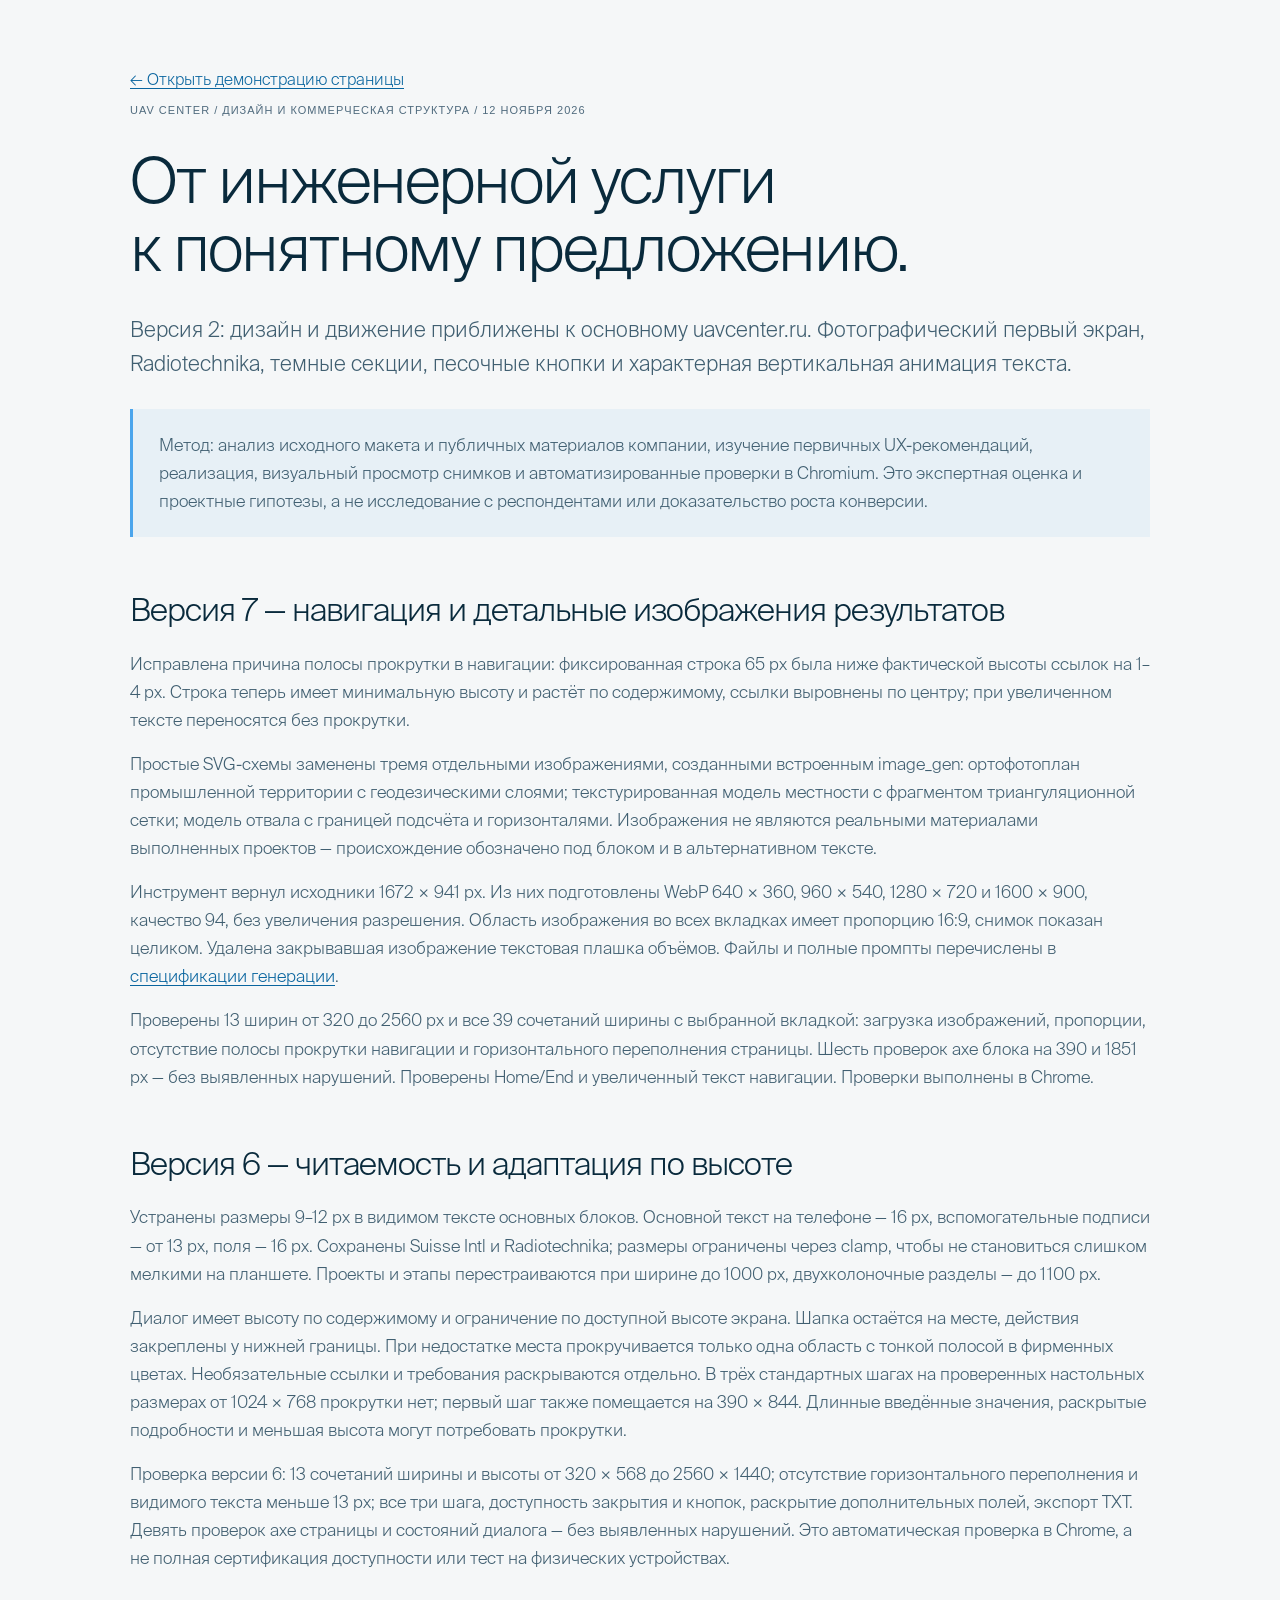
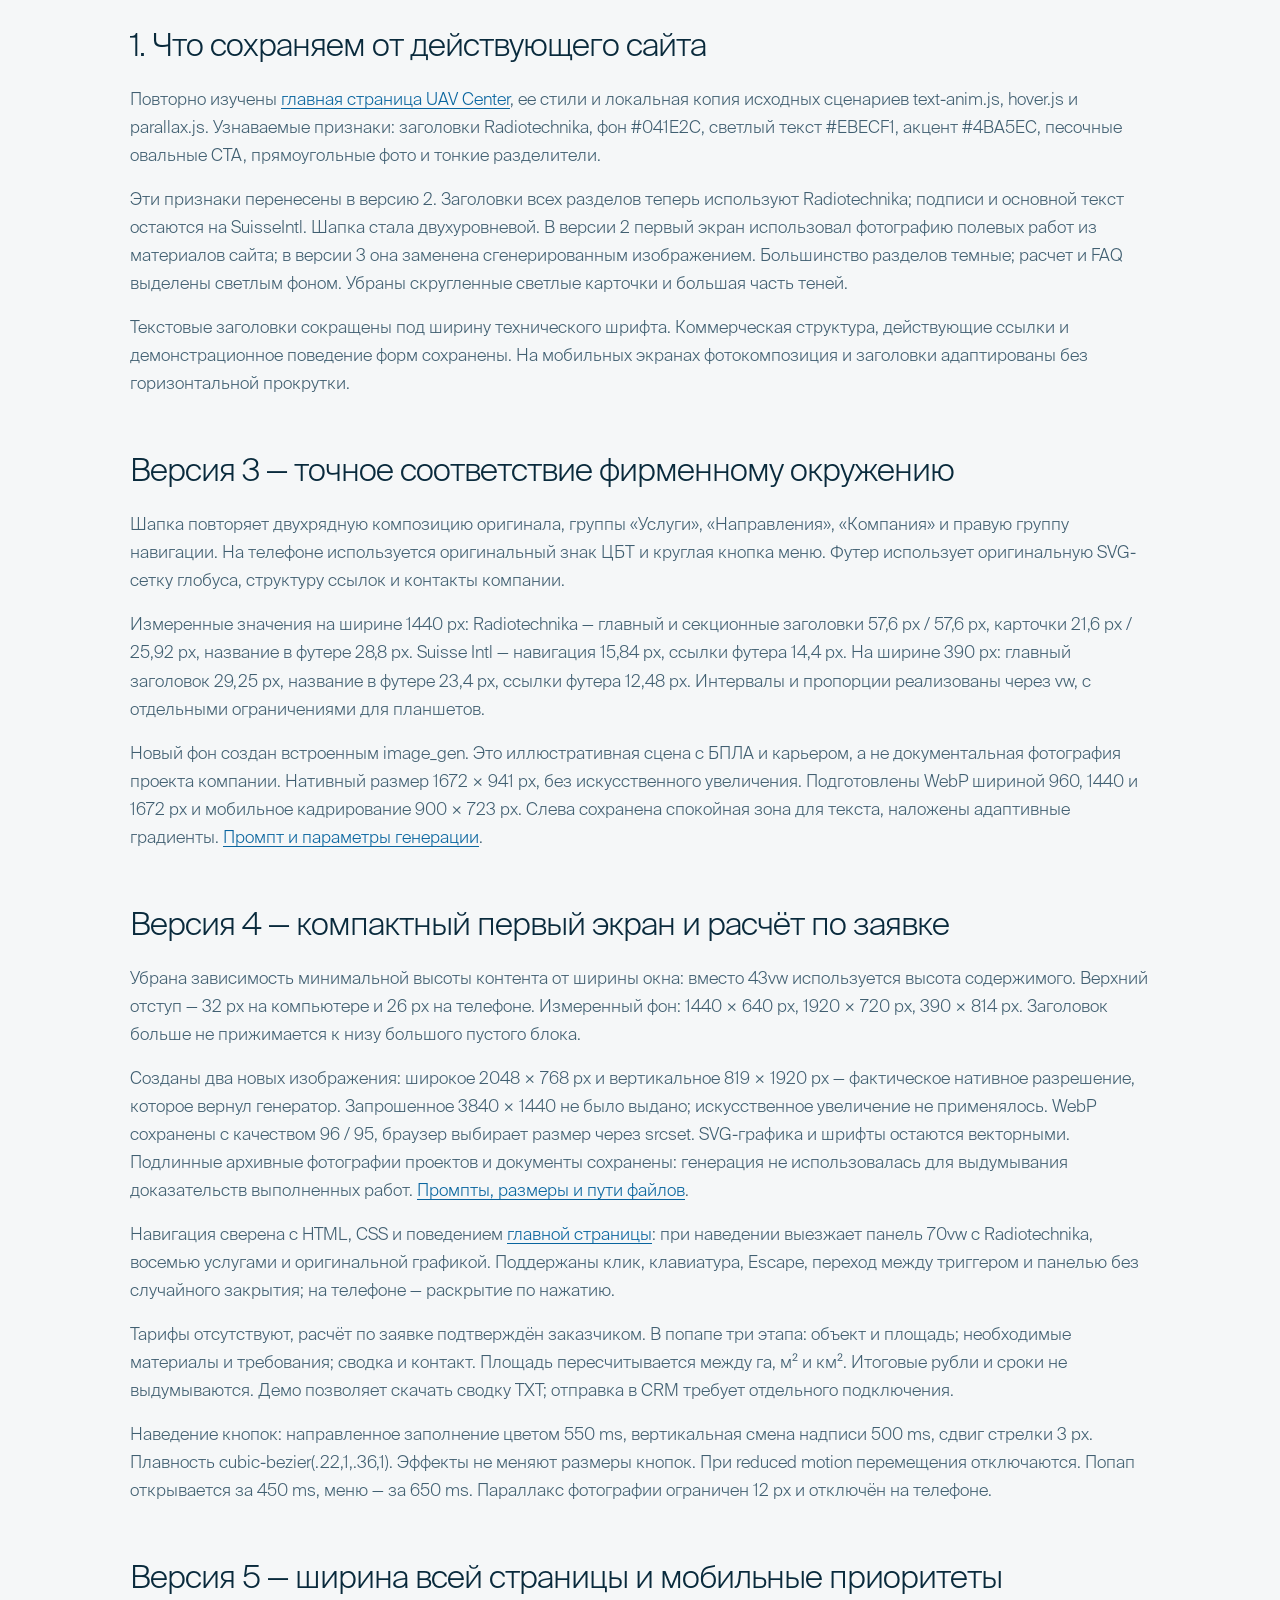
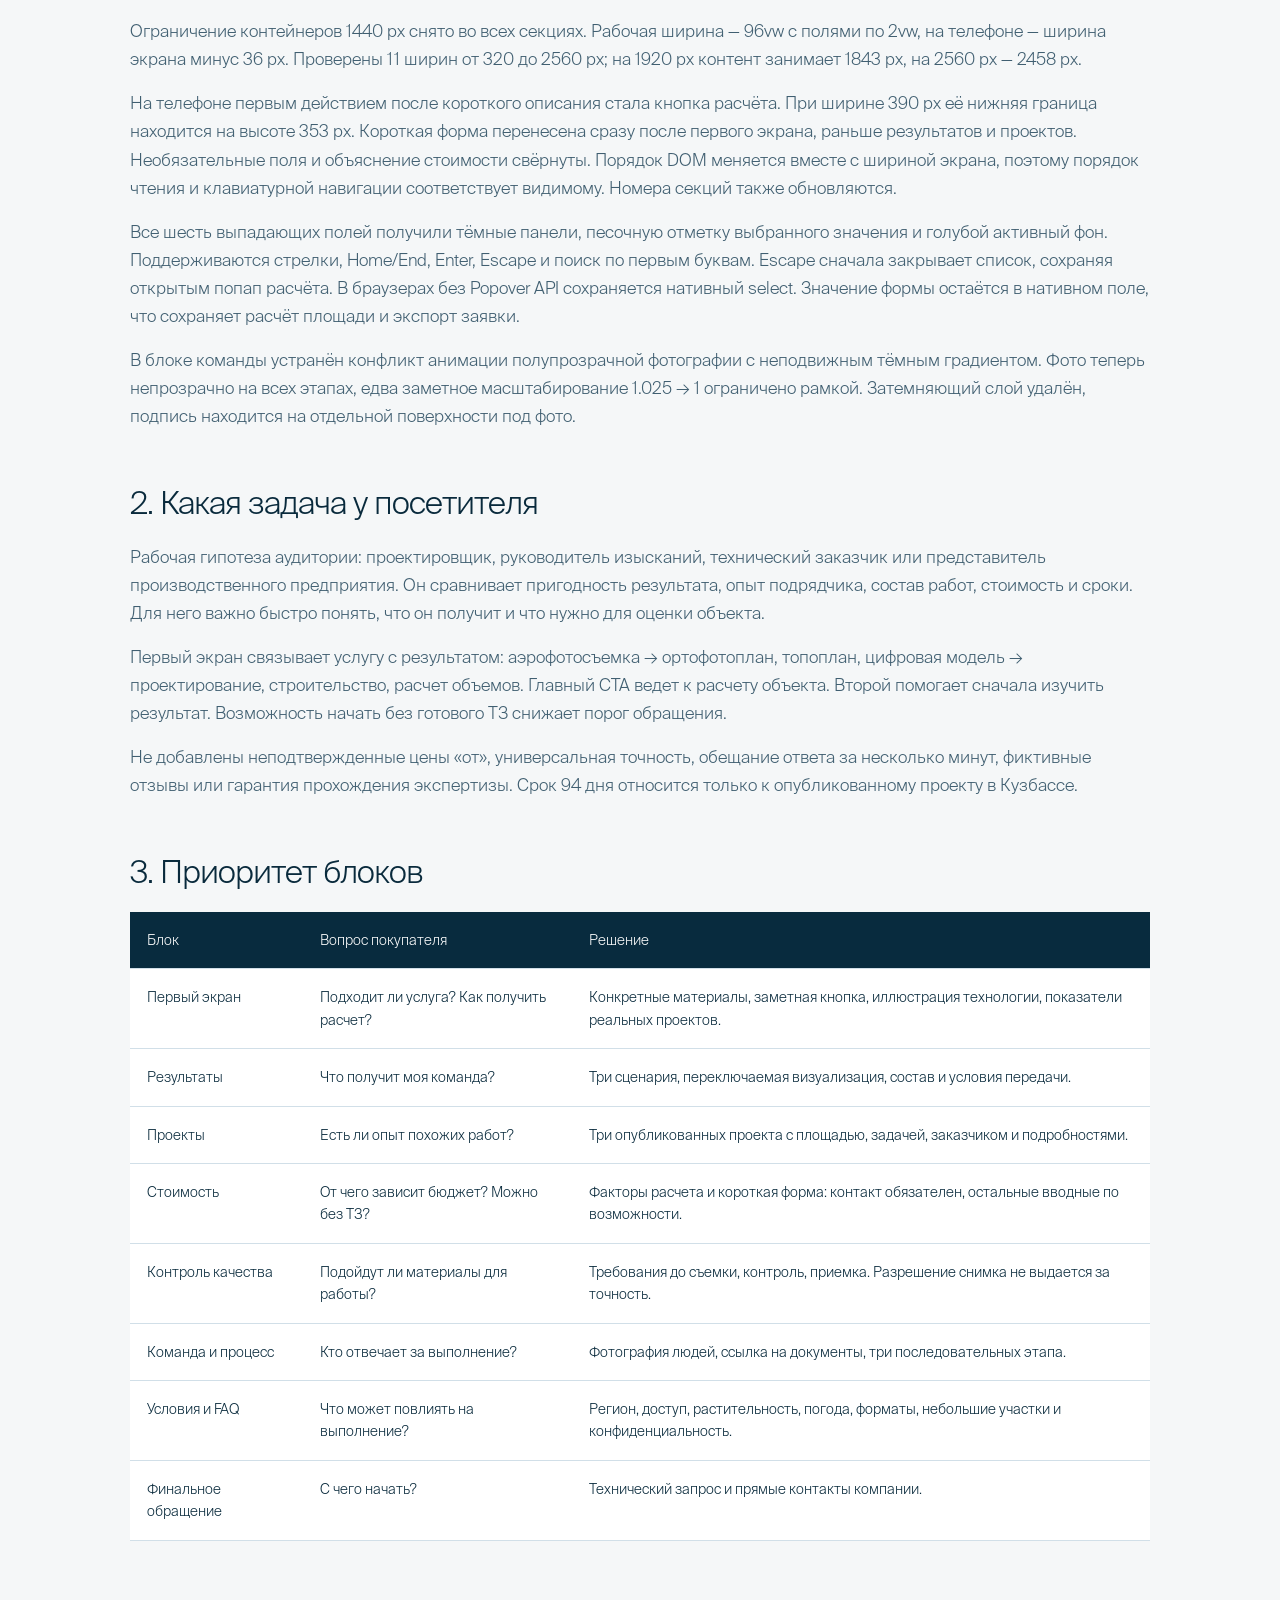
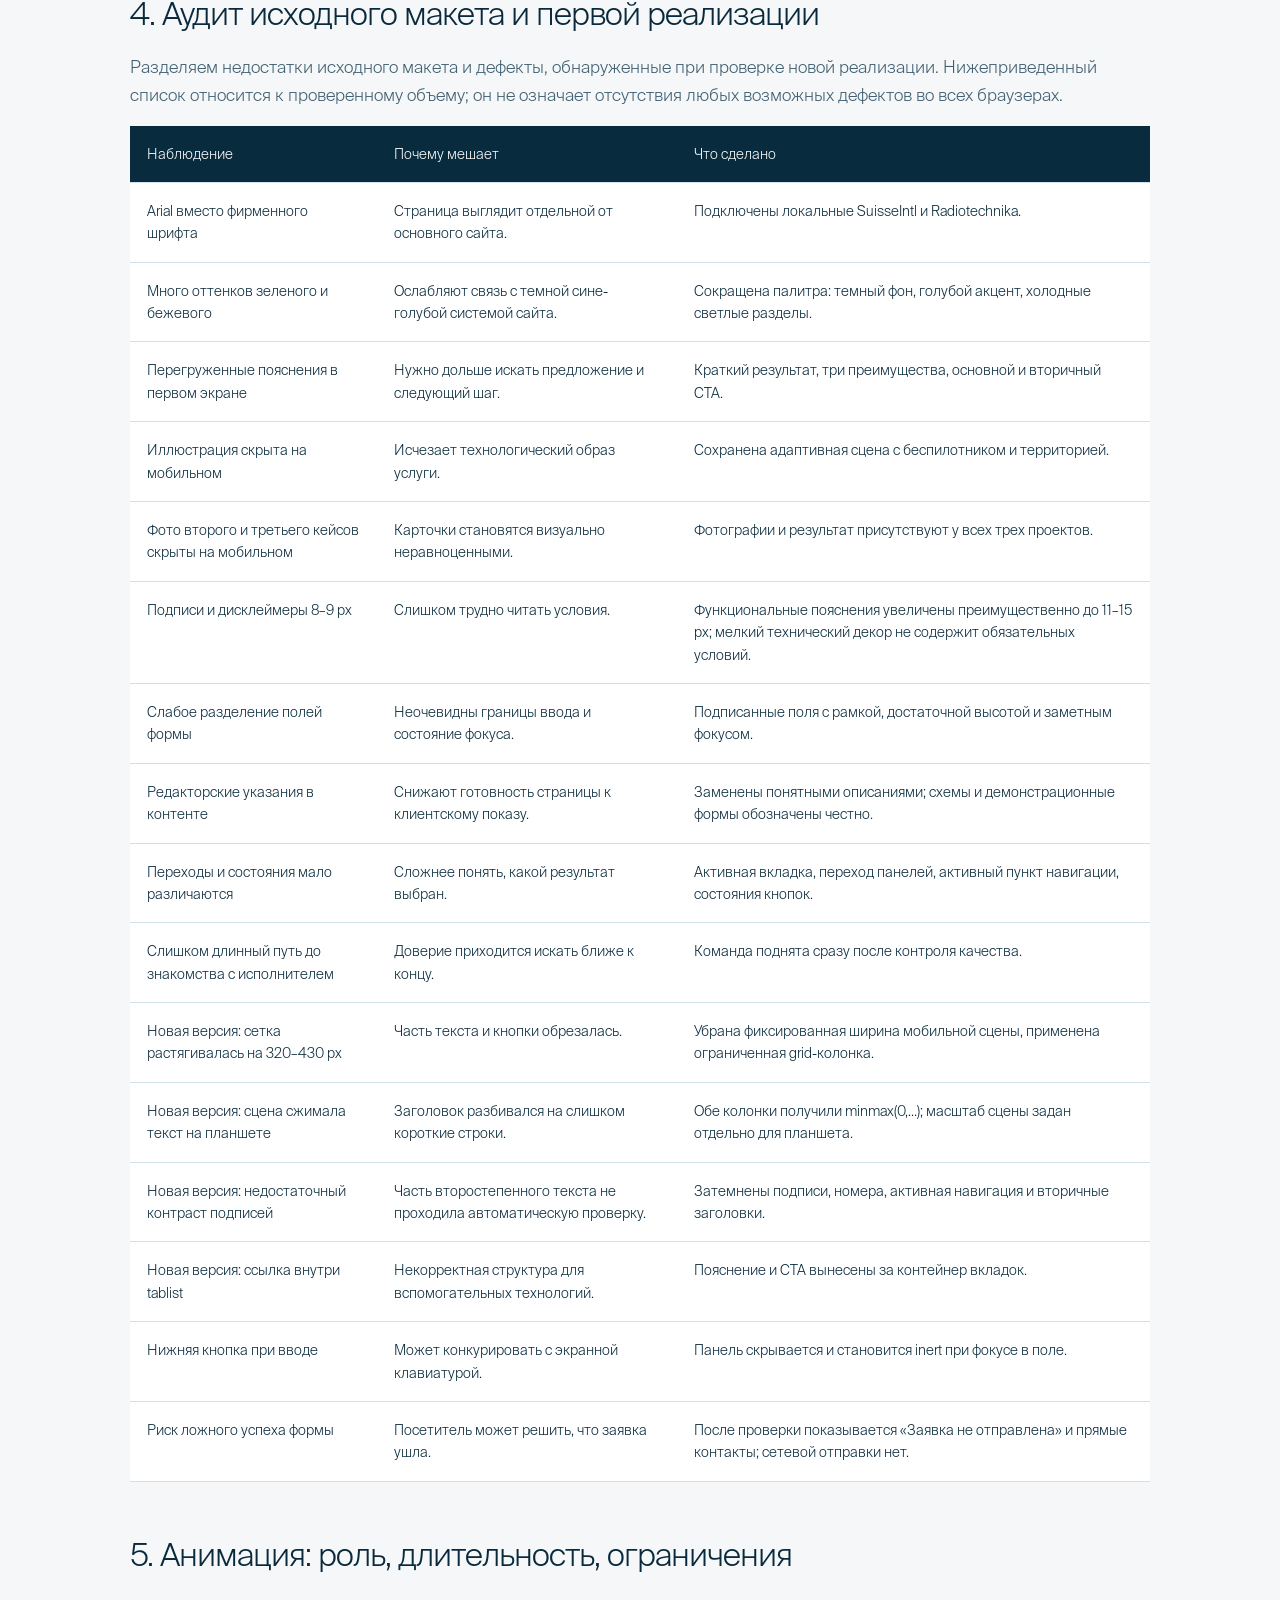
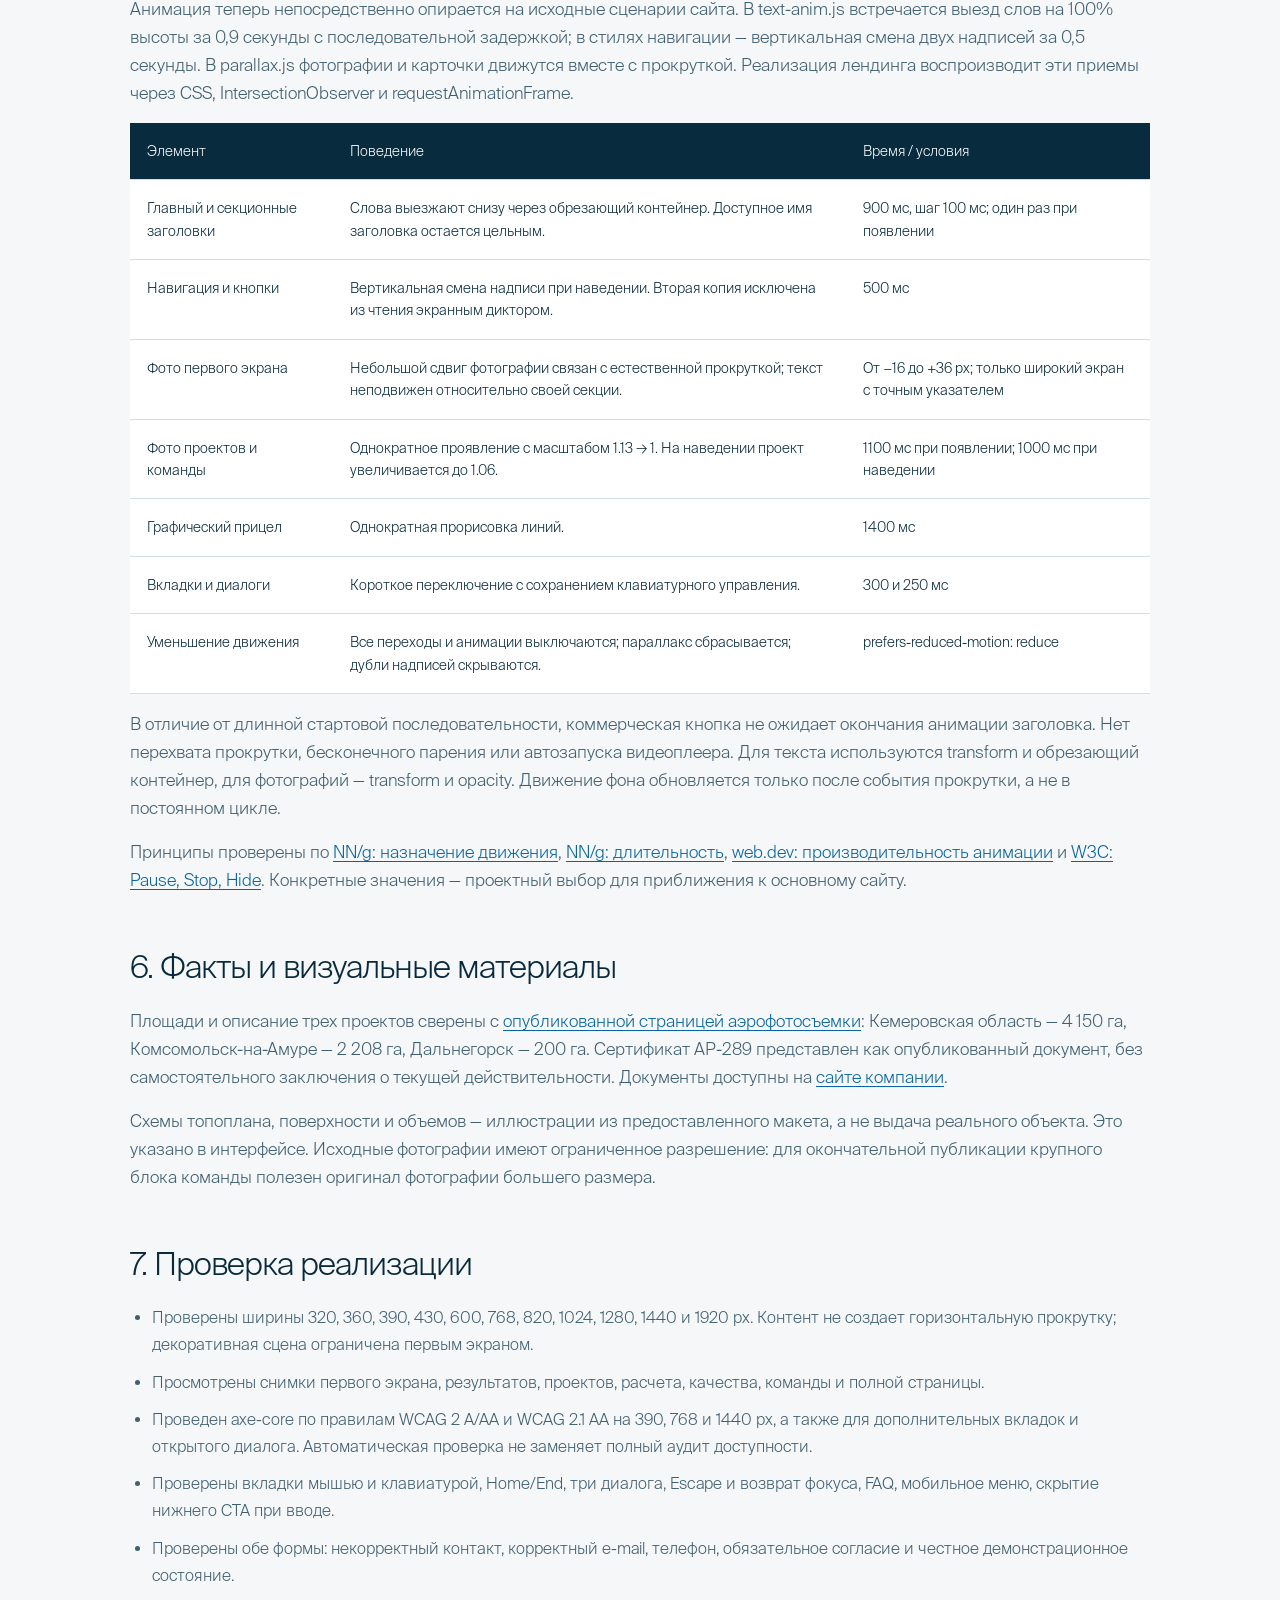
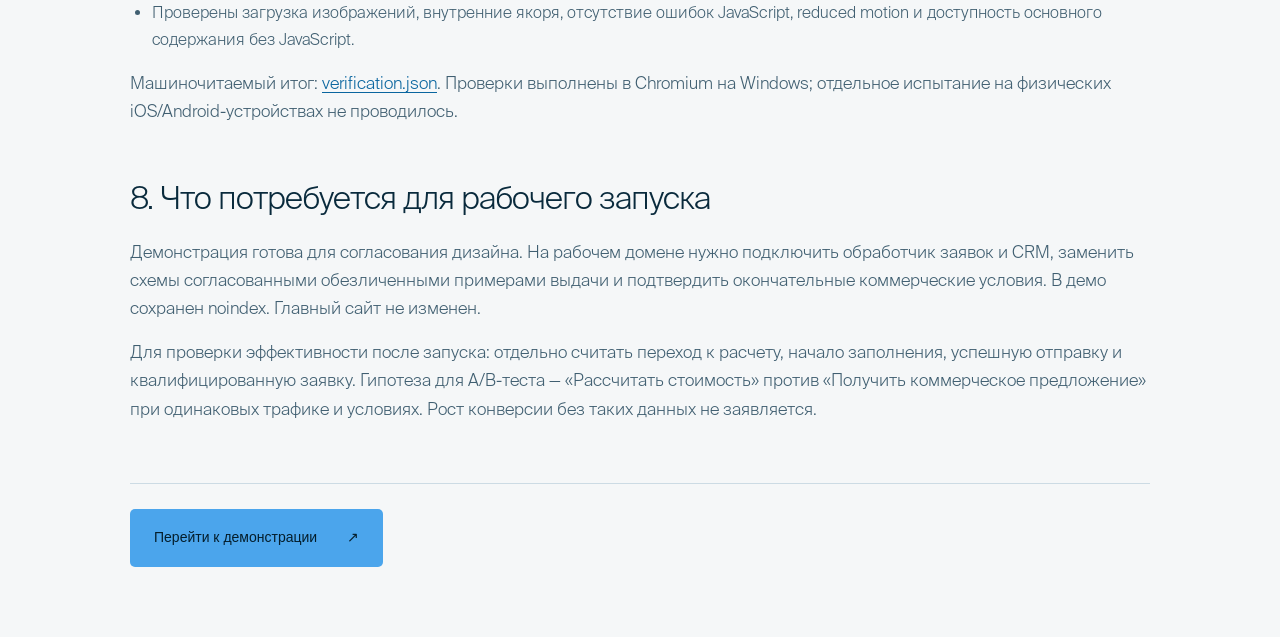
==== commit c79b072b: "Replace result diagrams with detailed generated survey visuals and remove nav scroll" ====
--- a/research.html
+++ b/research.html
@@ -3,11 +3,11 @@
 <html lang="ru"><head><meta charset="utf-8"/><meta content="width=device-width, initial-scale=1" name="viewport"/><meta content="noindex,nofollow" name="robots"/><title>UAV Center — исследование и решения по дизайну</title><link href="assets/favicon.svg" rel="icon"/><link href="styles.css" rel="stylesheet"/><style>
 body{background:#f5f7f8}.report{max-width:1080px;margin:auto;padding:70px 30px}.report h1{font-size:clamp(36px,6vw,64px);line-height:1.06;letter-spacing:-2px;margin:30px 0}.report h2{font-size:32px;letter-spacing:-1px;margin:55px 0 23px}.report h3{font-size:23px;margin:28px 0 14px}.report p{font-size:17px;color:#405f71;margin:16px 0}.report a:not(.btn){color:#09659f;text-decoration:underline;text-underline-offset:3px}.report li{color:#405f71;line-height:1.7;margin:10px 0}.report ul,.report ol{padding-left:22px}.report .intro{font-size:21px}.report .meta{font:11px Arial,sans-serif;letter-spacing:1px;color:#506b7e}.report table{width:100%;border-collapse:collapse;font-size:14px;line-height:1.6;background:white}.report th{text-align:left;background:#082b3e;color:white;font-weight:400}.report td,.report th{padding:17px;border-bottom:1px solid #d1dfe8;vertical-align:top}.report td:first-child{min-width:130px}.table-wrap{overflow:auto}.report figure{margin:30px 0}.report figure img{width:100%;border:1px solid #c5d7e2;border-radius:5px}.report figcaption{font-size:13px;color:#526e80;margin-top:10px}.callout{background:#e7f0f6;padding:22px 26px;border-left:3px solid #4ba5ec;margin:28px 0}.report .callout p{margin:0}.swatches{display:flex;gap:12px;flex-wrap:wrap}.swatch{flex:1;min-width:150px;padding:28px 20px;border:1px solid #c3d4e0;border-radius:5px;font:13px Arial,sans-serif}.report footer{margin-top:60px;border-top:1px solid #ccdbe4;padding-top:25px;font-size:13px}.report .table-wrap:focus-visible{outline:3px solid #1683cf}@media(max-width:600px){.report{padding:40px 20px}.report h2{font-size:29px}.report p{font-size:16px}.report td,.report th{padding:13px}.report .intro{font-size:18px}}
 </style></head><body><main class="report">
-<a href="./">← Открыть демонстрацию страницы</a><p class="meta">UAV CENTER / ДИЗАЙН И КОММЕРЧЕСКАЯ СТРУКТУРА / 11 НОЯБРЯ 2026</p>
+<a href="./">← Открыть демонстрацию страницы</a><p class="meta">UAV CENTER / ДИЗАЙН И КОММЕРЧЕСКАЯ СТРУКТУРА / 12 НОЯБРЯ 2026</p>
 <h1>От инженерной услуги<br/>к понятному предложению.</h1>
 <p class="intro">Версия 2: дизайн и движение приближены к основному uavcenter.ru. Фотографический первый экран, Radiotechnika, темные секции, песочные кнопки и характерная вертикальная анимация текста.</p>
 <div class="callout"><p>Метод: анализ исходного макета и публичных материалов компании, изучение первичных UX-рекомендаций, реализация, визуальный просмотр снимков и автоматизированные проверки в Chromium. Это экспертная оценка и проектные гипотезы, а не исследование с респондентами или доказательство роста конверсии.</p></div>
-<h2>Версия 6 — читаемость и адаптация по высоте</h2><p>Устранены размеры 9–12 px в видимом тексте основных блоков. Основной текст на телефоне — 16 px, вспомогательные подписи — от 13 px, поля — 16 px. Сохранены Suisse Intl и Radiotechnika; размеры ограничены через clamp, чтобы не становиться слишком мелкими на планшете. Проекты и этапы перестраиваются при ширине до 1000 px, двухколоночные разделы — до 1100 px.</p><p>Диалог имеет высоту по содержимому и ограничение по доступной высоте экрана. Шапка остаётся на месте, действия закреплены у нижней границы. При недостатке места прокручивается только одна область с тонкой полосой в фирменных цветах. Необязательные ссылки и требования раскрываются отдельно. В трёх стандартных шагах на проверенных настольных размерах от 1024 × 768 прокрутки нет; первый шаг также помещается на 390 × 844. Длинные введённые значения, раскрытые подробности и меньшая высота могут потребовать прокрутки.</p><p>Проверка версии 6: 13 сочетаний ширины и высоты от 320 × 568 до 2560 × 1440; отсутствие горизонтального переполнения и видимого текста меньше 13 px; все три шага, доступность закрытия и кнопок, раскрытие дополнительных полей, экспорт TXT. Девять проверок axe страницы и состояний диалога — без выявленных нарушений. Это автоматическая проверка в Chrome, а не полная сертификация доступности или тест на физических устройствах.</p><h2>1. Что сохраняем от действующего сайта</h2><p>Повторно изучены <a href="https://uavcenter.ru/">главная страница UAV Center</a>, ее стили и локальная копия исходных сценариев text-anim.js, hover.js и parallax.js. Узнаваемые признаки: заголовки Radiotechnika, фон #041E2C, светлый текст #EBECF1, акцент #4BA5EC, песочные овальные CTA, прямоугольные фото и тонкие разделители.</p><p>Эти признаки перенесены в версию 2. Заголовки всех разделов теперь используют Radiotechnika; подписи и основной текст остаются на SuisseIntl. Шапка стала двухуровневой. В версии 2 первый экран использовал фотографию полевых работ из материалов сайта; в версии 3 она заменена сгенерированным изображением. Большинство разделов темные; расчет и FAQ выделены светлым фоном. Убраны скругленные светлые карточки и большая часть теней.</p><p>Текстовые заголовки сокращены под ширину технического шрифта. Коммерческая структура, действующие ссылки и демонстрационное поведение форм сохранены. На мобильных экранах фотокомпозиция и заголовки адаптированы без горизонтальной прокрутки.</p><h2>Версия 3 — точное соответствие фирменному окружению</h2><p>Шапка повторяет двухрядную композицию оригинала, группы «Услуги», «Направления», «Компания» и правую группу навигации. На телефоне используется оригинальный знак ЦБТ и круглая кнопка меню. Футер использует оригинальную SVG-сетку глобуса, структуру ссылок и контакты компании.</p><p>Измеренные значения на ширине 1440 px: Radiotechnika — главный и секционные заголовки 57,6 px / 57,6 px, карточки 21,6 px / 25,92 px, название в футере 28,8 px. Suisse Intl — навигация 15,84 px, ссылки футера 14,4 px. На ширине 390 px: главный заголовок 29,25 px, название в футере 23,4 px, ссылки футера 12,48 px. Интервалы и пропорции реализованы через vw, с отдельными ограничениями для планшетов.</p><p>Новый фон создан встроенным image_gen. Это иллюстративная сцена с БПЛА и карьером, а не документальная фотография проекта компании. Нативный размер 1672 × 941 px, без искусственного увеличения. Подготовлены WebP шириной 960, 1440 и 1672 px и мобильное кадрирование 900 × 723 px. Слева сохранена спокойная зона для текста, наложены адаптивные градиенты. <a href="image-generation.txt">Промпт и параметры генерации</a>.</p><h2>Версия 4 — компактный первый экран и расчёт по заявке</h2><p>Убрана зависимость минимальной высоты контента от ширины окна: вместо 43vw используется высота содержимого. Верхний отступ — 32 px на компьютере и 26 px на телефоне. Измеренный фон: 1440 × 640 px, 1920 × 720 px, 390 × 814 px. Заголовок больше не прижимается к низу большого пустого блока.</p><p>Созданы два новых изображения: широкое 2048 × 768 px и вертикальное 819 × 1920 px — фактическое нативное разрешение, которое вернул генератор. Запрошенное 3840 × 1440 не было выдано; искусственное увеличение не применялось. WebP сохранены с качеством 96 / 95, браузер выбирает размер через srcset. SVG-графика и шрифты остаются векторными. Подлинные архивные фотографии проектов и документы сохранены: генерация не использовалась для выдумывания доказательств выполненных работ. <a href="image-generation-v4.txt">Промпты, размеры и пути файлов</a>.</p><p>Навигация сверена с HTML, CSS и поведением <a href="https://uavcenter.ru/">главной страницы</a>: при наведении выезжает панель 70vw с Radiotechnika, восемью услугами и оригинальной графикой. Поддержаны клик, клавиатура, Escape, переход между триггером и панелью без случайного закрытия; на телефоне — раскрытие по нажатию.</p><p>Тарифы отсутствуют, расчёт по заявке подтверждён заказчиком. В попапе три этапа: объект и площадь; необходимые материалы и требования; сводка и контакт. Площадь пересчитывается между га, м² и км². Итоговые рубли и сроки не выдумываются. Демо позволяет скачать сводку TXT; отправка в CRM требует отдельного подключения.</p><p>Наведение кнопок: направленное заполнение цветом 550 ms, вертикальная смена надписи 500 ms, сдвиг стрелки 3 px. Плавность cubic-bezier(.22,1,.36,1). Эффекты не меняют размеры кнопок. При reduced motion перемещения отключаются. Попап открывается за 450 ms, меню — за 650 ms. Параллакс фотографии ограничен 12 px и отключён на телефоне.</p><h2>Версия 5 — ширина всей страницы и мобильные приоритеты</h2><p>Ограничение контейнеров 1440 px снято во всех секциях. Рабочая ширина — 96vw с полями по 2vw, на телефоне — ширина экрана минус 36 px. Проверены 11 ширин от 320 до 2560 px; на 1920 px контент занимает 1843 px, на 2560 px — 2458 px.</p><p>На телефоне первым действием после короткого описания стала кнопка расчёта. При ширине 390 px её нижняя граница находится на высоте 353 px. Короткая форма перенесена сразу после первого экрана, раньше результатов и проектов. Необязательные поля и объяснение стоимости свёрнуты. Порядок DOM меняется вместе с шириной экрана, поэтому порядок чтения и клавиатурной навигации соответствует видимому. Номера секций также обновляются.</p><p>Все шесть выпадающих полей получили тёмные панели, песочную отметку выбранного значения и голубой активный фон. Поддерживаются стрелки, Home/End, Enter, Escape и поиск по первым буквам. Escape сначала закрывает список, сохраняя открытым попап расчёта. В браузерах без Popover API сохраняется нативный select. Значение формы остаётся в нативном поле, что сохраняет расчёт площади и экспорт заявки.</p><p>В блоке команды устранён конфликт анимации полупрозрачной фотографии с неподвижным тёмным градиентом. Фото теперь непрозрачно на всех этапах, едва заметное масштабирование 1.025 → 1 ограничено рамкой. Затемняющий слой удалён, подпись находится на отдельной поверхности под фото.</p><h2>2. Какая задача у посетителя</h2>
+<h2>Версия 7 — навигация и детальные изображения результатов</h2><p>Исправлена причина полосы прокрутки в навигации: фиксированная строка 65 px была ниже фактической высоты ссылок на 1–4 px. Строка теперь имеет минимальную высоту и растёт по содержимому, ссылки выровнены по центру; при увеличенном тексте переносятся без прокрутки.</p><p>Простые SVG-схемы заменены тремя отдельными изображениями, созданными встроенным image_gen: ортофотоплан промышленной территории с геодезическими слоями; текстурированная модель местности с фрагментом триангуляционной сетки; модель отвала с границей подсчёта и горизонталями. Изображения не являются реальными материалами выполненных проектов — происхождение обозначено под блоком и в альтернативном тексте.</p><p>Инструмент вернул исходники 1672 × 941 px. Из них подготовлены WebP 640 × 360, 960 × 540, 1280 × 720 и 1600 × 900, качество 94, без увеличения разрешения. Область изображения во всех вкладках имеет пропорцию 16:9, снимок показан целиком. Удалена закрывавшая изображение текстовая плашка объёмов. Файлы и полные промпты перечислены в <a href="image-generation-v7.txt">спецификации генерации</a>.</p><p>Проверены 13 ширин от 320 до 2560 px и все 39 сочетаний ширины с выбранной вкладкой: загрузка изображений, пропорции, отсутствие полосы прокрутки навигации и горизонтального переполнения страницы. Шесть проверок axe блока на 390 и 1851 px — без выявленных нарушений. Проверены Home/End и увеличенный текст навигации. Проверки выполнены в Chrome.</p><h2>Версия 6 — читаемость и адаптация по высоте</h2><p>Устранены размеры 9–12 px в видимом тексте основных блоков. Основной текст на телефоне — 16 px, вспомогательные подписи — от 13 px, поля — 16 px. Сохранены Suisse Intl и Radiotechnika; размеры ограничены через clamp, чтобы не становиться слишком мелкими на планшете. Проекты и этапы перестраиваются при ширине до 1000 px, двухколоночные разделы — до 1100 px.</p><p>Диалог имеет высоту по содержимому и ограничение по доступной высоте экрана. Шапка остаётся на месте, действия закреплены у нижней границы. При недостатке места прокручивается только одна область с тонкой полосой в фирменных цветах. Необязательные ссылки и требования раскрываются отдельно. В трёх стандартных шагах на проверенных настольных размерах от 1024 × 768 прокрутки нет; первый шаг также помещается на 390 × 844. Длинные введённые значения, раскрытые подробности и меньшая высота могут потребовать прокрутки.</p><p>Проверка версии 6: 13 сочетаний ширины и высоты от 320 × 568 до 2560 × 1440; отсутствие горизонтального переполнения и видимого текста меньше 13 px; все три шага, доступность закрытия и кнопок, раскрытие дополнительных полей, экспорт TXT. Девять проверок axe страницы и состояний диалога — без выявленных нарушений. Это автоматическая проверка в Chrome, а не полная сертификация доступности или тест на физических устройствах.</p><h2>1. Что сохраняем от действующего сайта</h2><p>Повторно изучены <a href="https://uavcenter.ru/">главная страница UAV Center</a>, ее стили и локальная копия исходных сценариев text-anim.js, hover.js и parallax.js. Узнаваемые признаки: заголовки Radiotechnika, фон #041E2C, светлый текст #EBECF1, акцент #4BA5EC, песочные овальные CTA, прямоугольные фото и тонкие разделители.</p><p>Эти признаки перенесены в версию 2. Заголовки всех разделов теперь используют Radiotechnika; подписи и основной текст остаются на SuisseIntl. Шапка стала двухуровневой. В версии 2 первый экран использовал фотографию полевых работ из материалов сайта; в версии 3 она заменена сгенерированным изображением. Большинство разделов темные; расчет и FAQ выделены светлым фоном. Убраны скругленные светлые карточки и большая часть теней.</p><p>Текстовые заголовки сокращены под ширину технического шрифта. Коммерческая структура, действующие ссылки и демонстрационное поведение форм сохранены. На мобильных экранах фотокомпозиция и заголовки адаптированы без горизонтальной прокрутки.</p><h2>Версия 3 — точное соответствие фирменному окружению</h2><p>Шапка повторяет двухрядную композицию оригинала, группы «Услуги», «Направления», «Компания» и правую группу навигации. На телефоне используется оригинальный знак ЦБТ и круглая кнопка меню. Футер использует оригинальную SVG-сетку глобуса, структуру ссылок и контакты компании.</p><p>Измеренные значения на ширине 1440 px: Radiotechnika — главный и секционные заголовки 57,6 px / 57,6 px, карточки 21,6 px / 25,92 px, название в футере 28,8 px. Suisse Intl — навигация 15,84 px, ссылки футера 14,4 px. На ширине 390 px: главный заголовок 29,25 px, название в футере 23,4 px, ссылки футера 12,48 px. Интервалы и пропорции реализованы через vw, с отдельными ограничениями для планшетов.</p><p>Новый фон создан встроенным image_gen. Это иллюстративная сцена с БПЛА и карьером, а не документальная фотография проекта компании. Нативный размер 1672 × 941 px, без искусственного увеличения. Подготовлены WebP шириной 960, 1440 и 1672 px и мобильное кадрирование 900 × 723 px. Слева сохранена спокойная зона для текста, наложены адаптивные градиенты. <a href="image-generation.txt">Промпт и параметры генерации</a>.</p><h2>Версия 4 — компактный первый экран и расчёт по заявке</h2><p>Убрана зависимость минимальной высоты контента от ширины окна: вместо 43vw используется высота содержимого. Верхний отступ — 32 px на компьютере и 26 px на телефоне. Измеренный фон: 1440 × 640 px, 1920 × 720 px, 390 × 814 px. Заголовок больше не прижимается к низу большого пустого блока.</p><p>Созданы два новых изображения: широкое 2048 × 768 px и вертикальное 819 × 1920 px — фактическое нативное разрешение, которое вернул генератор. Запрошенное 3840 × 1440 не было выдано; искусственное увеличение не применялось. WebP сохранены с качеством 96 / 95, браузер выбирает размер через srcset. SVG-графика и шрифты остаются векторными. Подлинные архивные фотографии проектов и документы сохранены: генерация не использовалась для выдумывания доказательств выполненных работ. <a href="image-generation-v4.txt">Промпты, размеры и пути файлов</a>.</p><p>Навигация сверена с HTML, CSS и поведением <a href="https://uavcenter.ru/">главной страницы</a>: при наведении выезжает панель 70vw с Radiotechnika, восемью услугами и оригинальной графикой. Поддержаны клик, клавиатура, Escape, переход между триггером и панелью без случайного закрытия; на телефоне — раскрытие по нажатию.</p><p>Тарифы отсутствуют, расчёт по заявке подтверждён заказчиком. В попапе три этапа: объект и площадь; необходимые материалы и требования; сводка и контакт. Площадь пересчитывается между га, м² и км². Итоговые рубли и сроки не выдумываются. Демо позволяет скачать сводку TXT; отправка в CRM требует отдельного подключения.</p><p>Наведение кнопок: направленное заполнение цветом 550 ms, вертикальная смена надписи 500 ms, сдвиг стрелки 3 px. Плавность cubic-bezier(.22,1,.36,1). Эффекты не меняют размеры кнопок. При reduced motion перемещения отключаются. Попап открывается за 450 ms, меню — за 650 ms. Параллакс фотографии ограничен 12 px и отключён на телефоне.</p><h2>Версия 5 — ширина всей страницы и мобильные приоритеты</h2><p>Ограничение контейнеров 1440 px снято во всех секциях. Рабочая ширина — 96vw с полями по 2vw, на телефоне — ширина экрана минус 36 px. Проверены 11 ширин от 320 до 2560 px; на 1920 px контент занимает 1843 px, на 2560 px — 2458 px.</p><p>На телефоне первым действием после короткого описания стала кнопка расчёта. При ширине 390 px её нижняя граница находится на высоте 353 px. Короткая форма перенесена сразу после первого экрана, раньше результатов и проектов. Необязательные поля и объяснение стоимости свёрнуты. Порядок DOM меняется вместе с шириной экрана, поэтому порядок чтения и клавиатурной навигации соответствует видимому. Номера секций также обновляются.</p><p>Все шесть выпадающих полей получили тёмные панели, песочную отметку выбранного значения и голубой активный фон. Поддерживаются стрелки, Home/End, Enter, Escape и поиск по первым буквам. Escape сначала закрывает список, сохраняя открытым попап расчёта. В браузерах без Popover API сохраняется нативный select. Значение формы остаётся в нативном поле, что сохраняет расчёт площади и экспорт заявки.</p><p>В блоке команды устранён конфликт анимации полупрозрачной фотографии с неподвижным тёмным градиентом. Фото теперь непрозрачно на всех этапах, едва заметное масштабирование 1.025 → 1 ограничено рамкой. Затемняющий слой удалён, подпись находится на отдельной поверхности под фото.</p><h2>2. Какая задача у посетителя</h2>
 <p>Рабочая гипотеза аудитории: проектировщик, руководитель изысканий, технический заказчик или представитель производственного предприятия. Он сравнивает пригодность результата, опыт подрядчика, состав работ, стоимость и сроки. Для него важно быстро понять, что он получит и что нужно для оценки объекта.</p>
 <p>Первый экран связывает услугу с результатом: аэрофотосъемка → ортофотоплан, топоплан, цифровая модель → проектирование, строительство, расчет объемов. Главный CTA ведет к расчету объекта. Второй помогает сначала изучить результат. Возможность начать без готового ТЗ снижает порог обращения.</p>
 <p>Не добавлены неподтвержденные цены «от», универсальная точность, обещание ответа за несколько минут, фиктивные отзывы или гарантия прохождения экспертизы. Срок 94 дня относится только к опубликованному проекту в Кузбассе.</p>
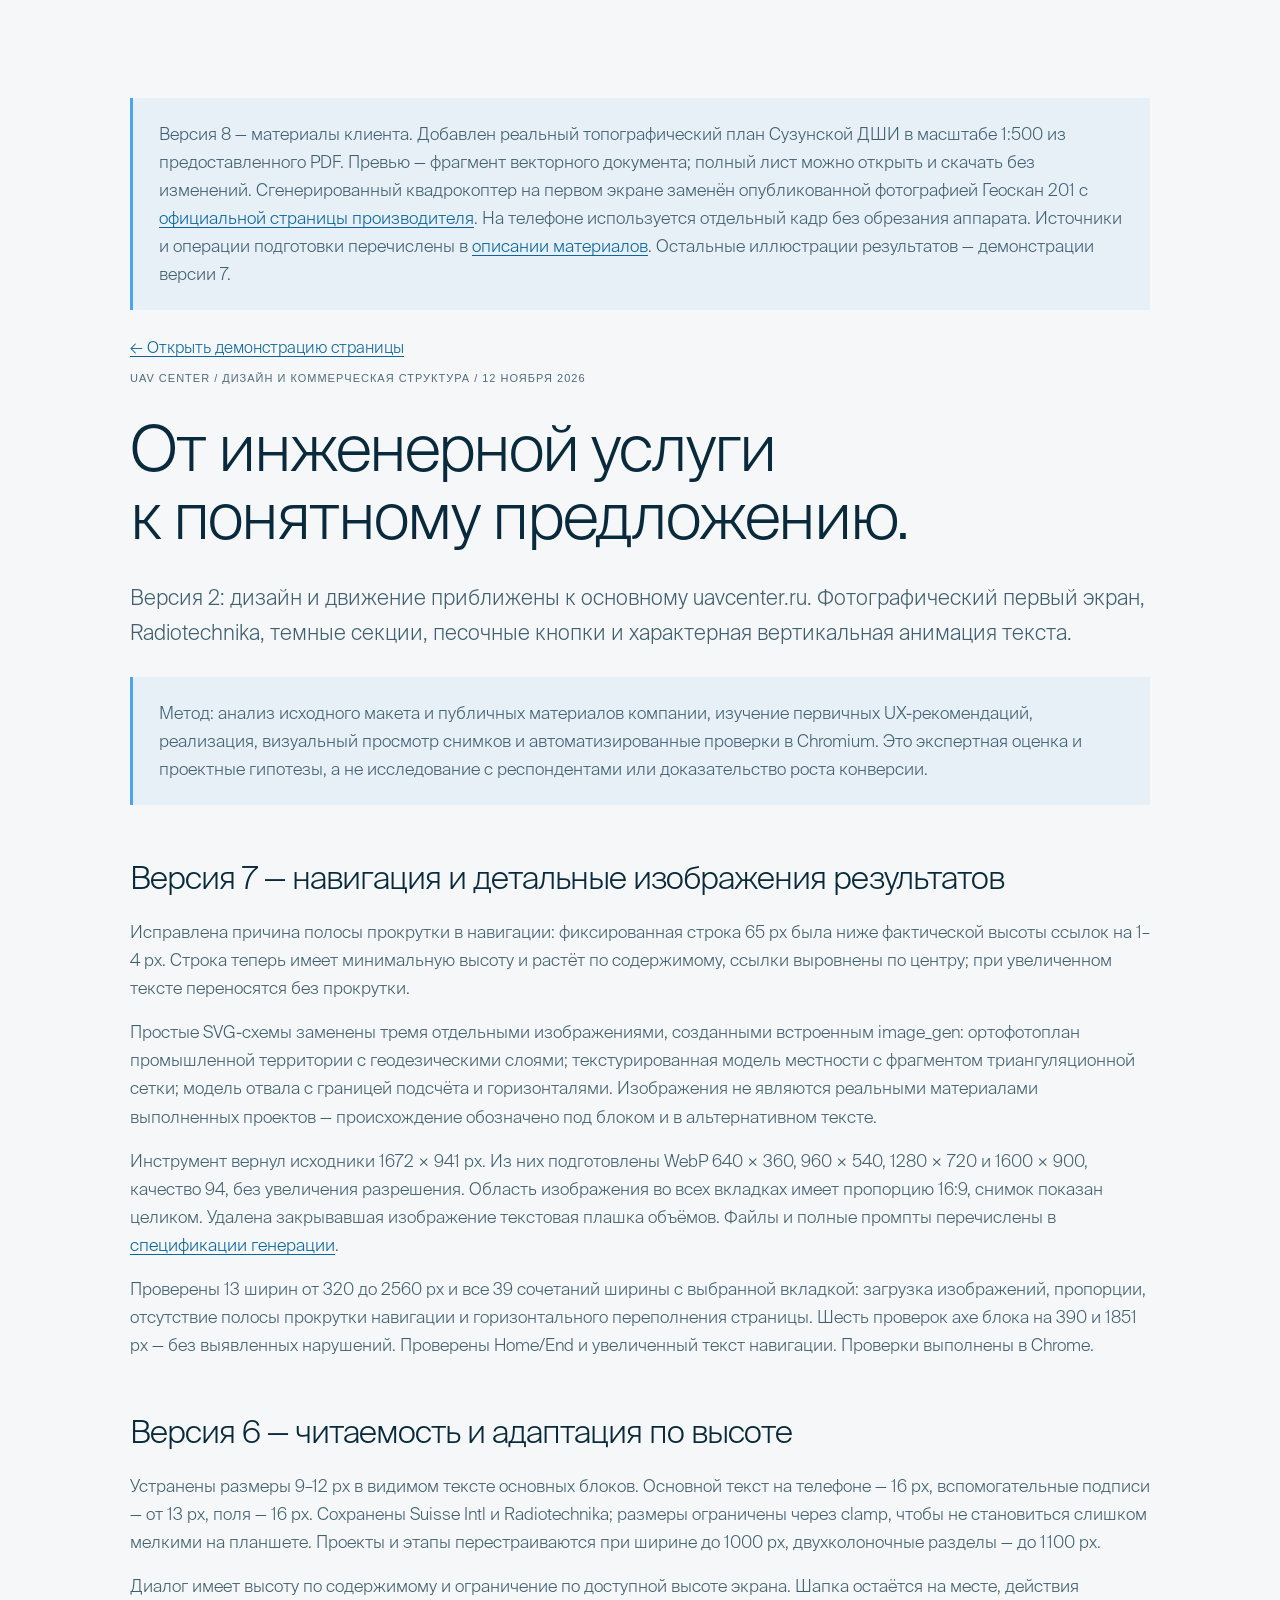
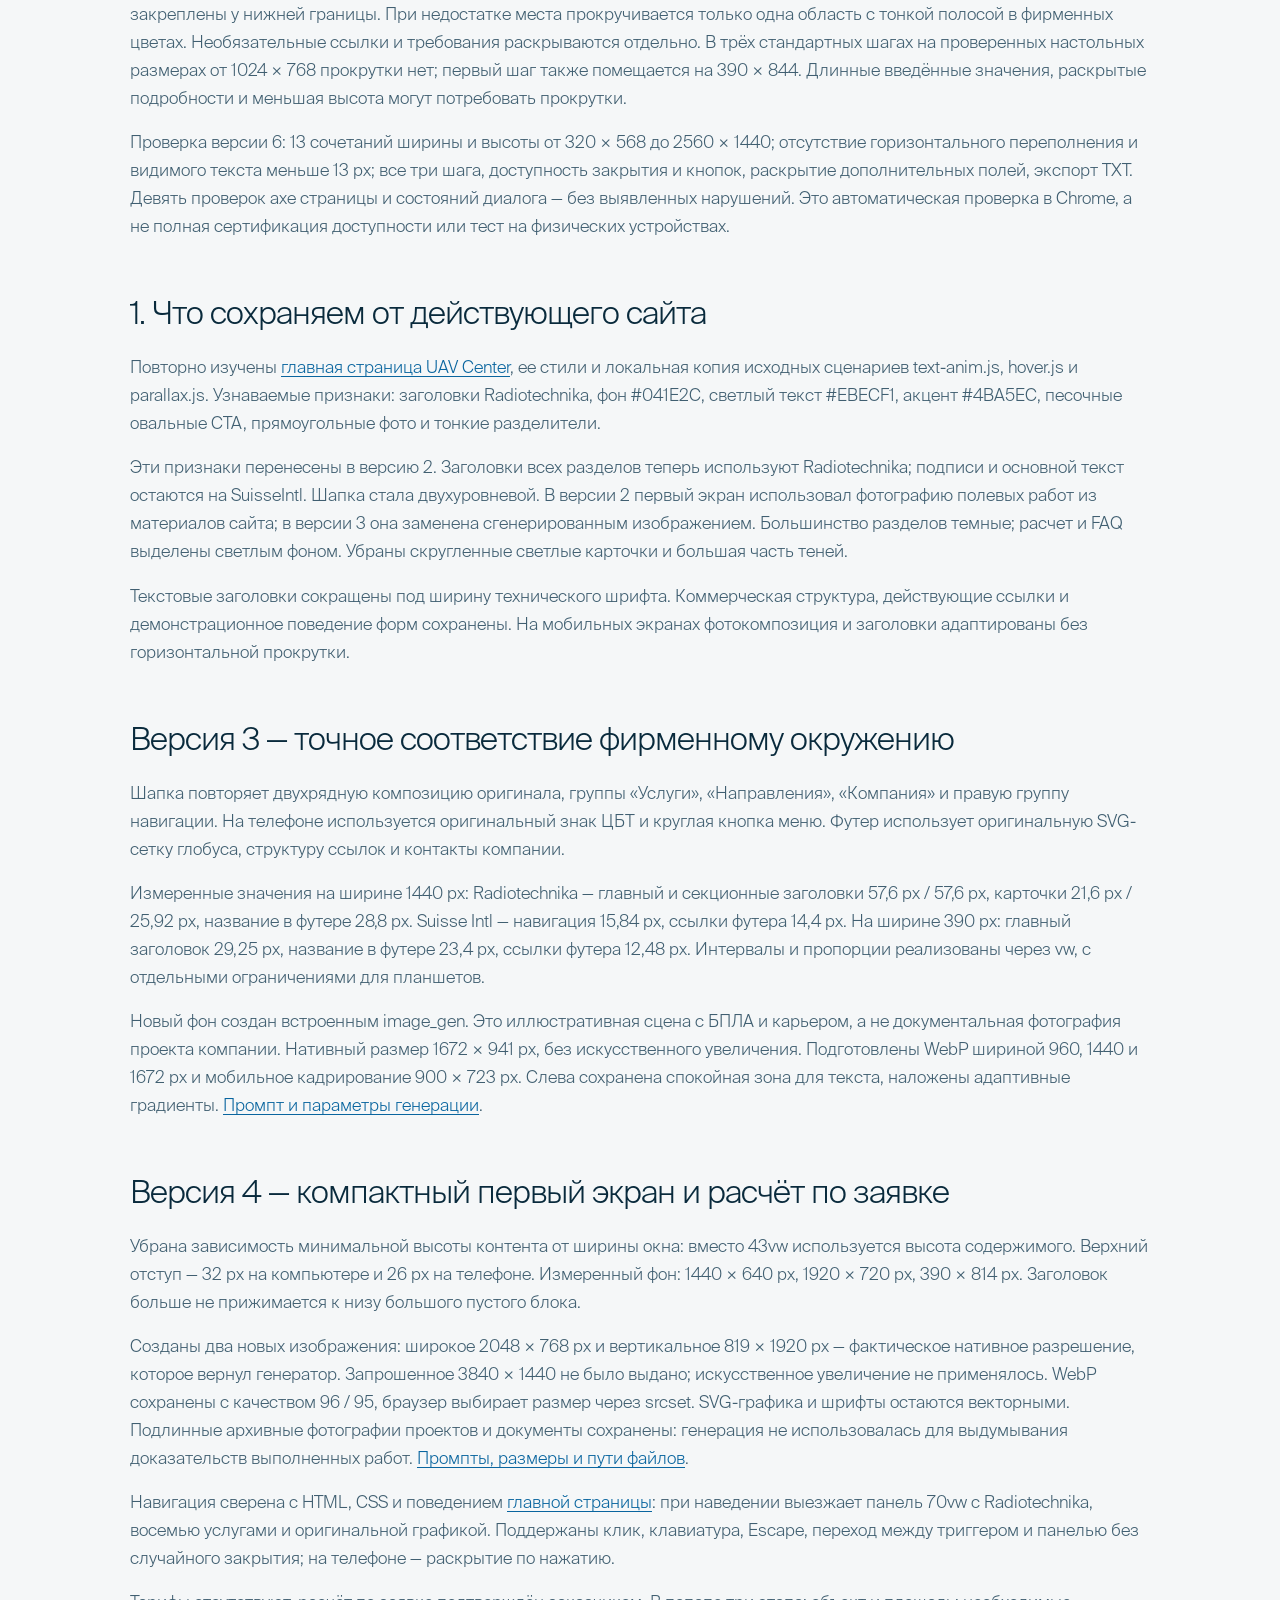
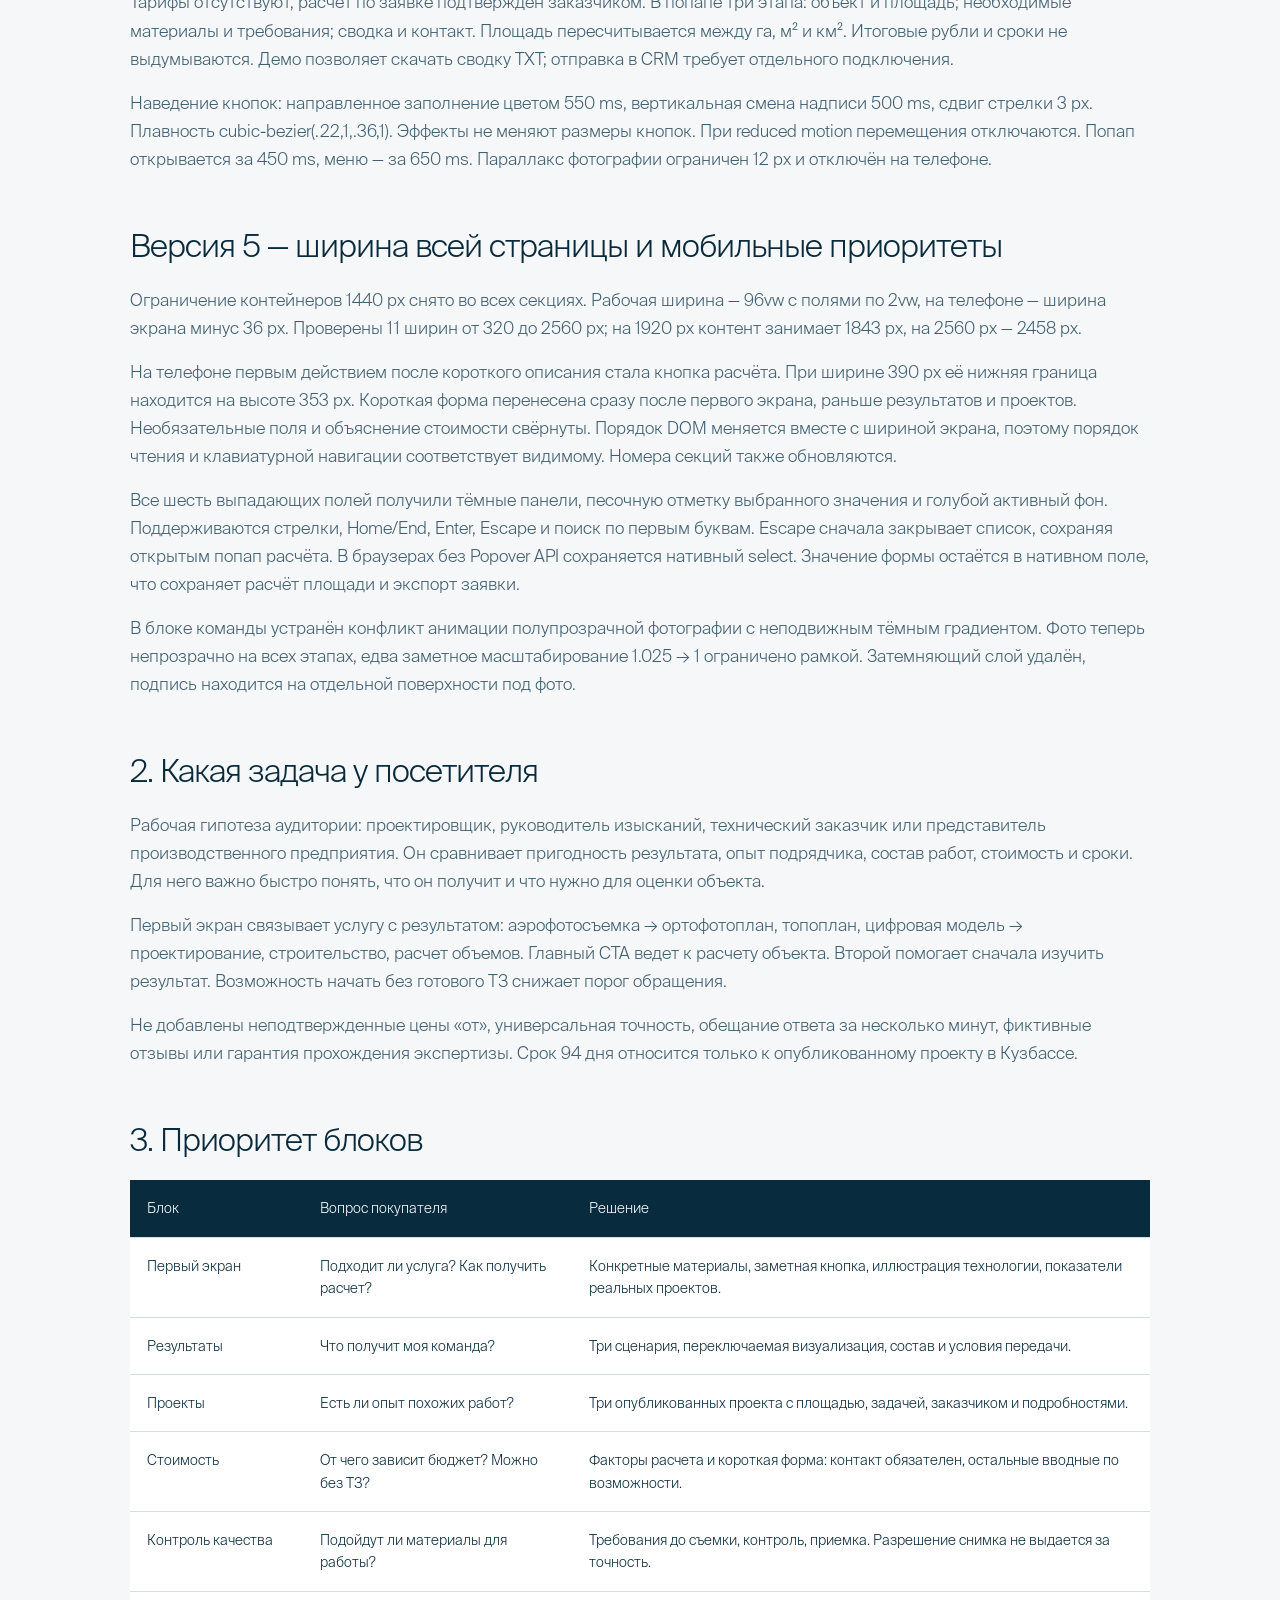
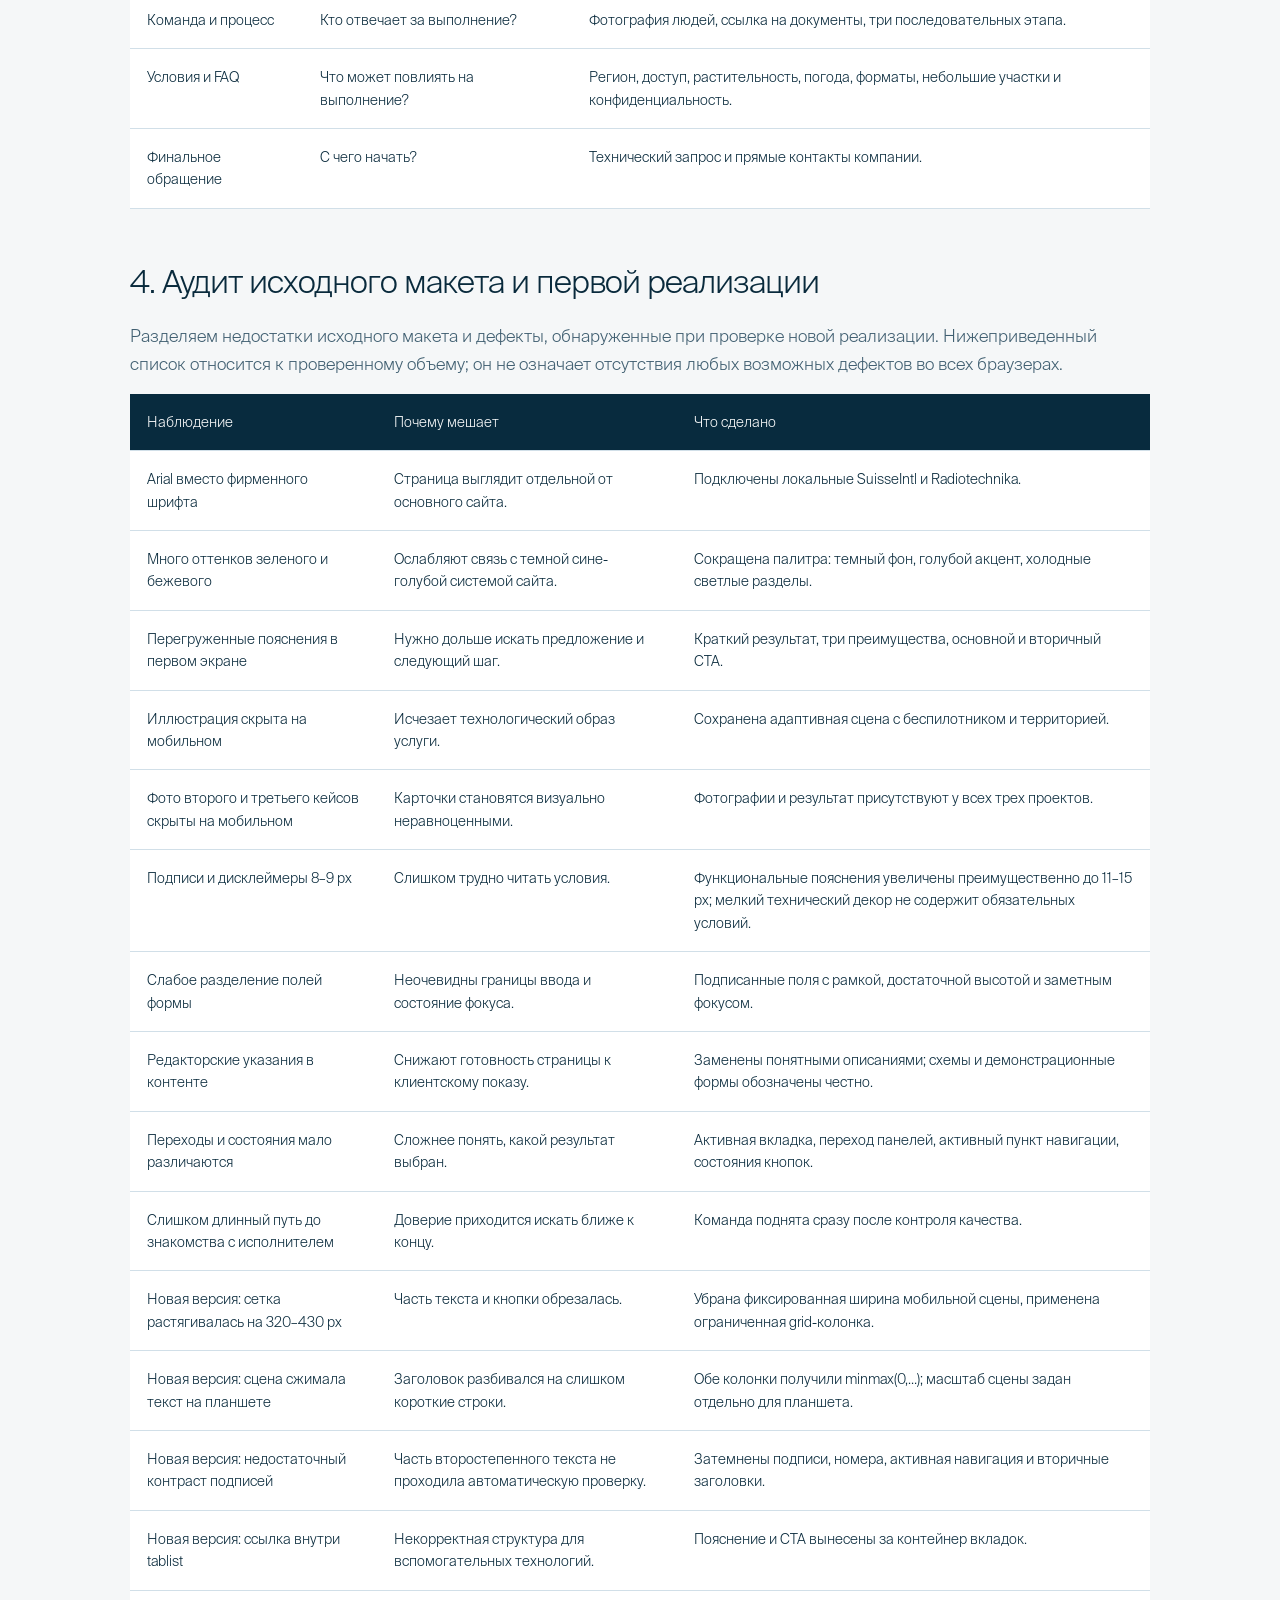
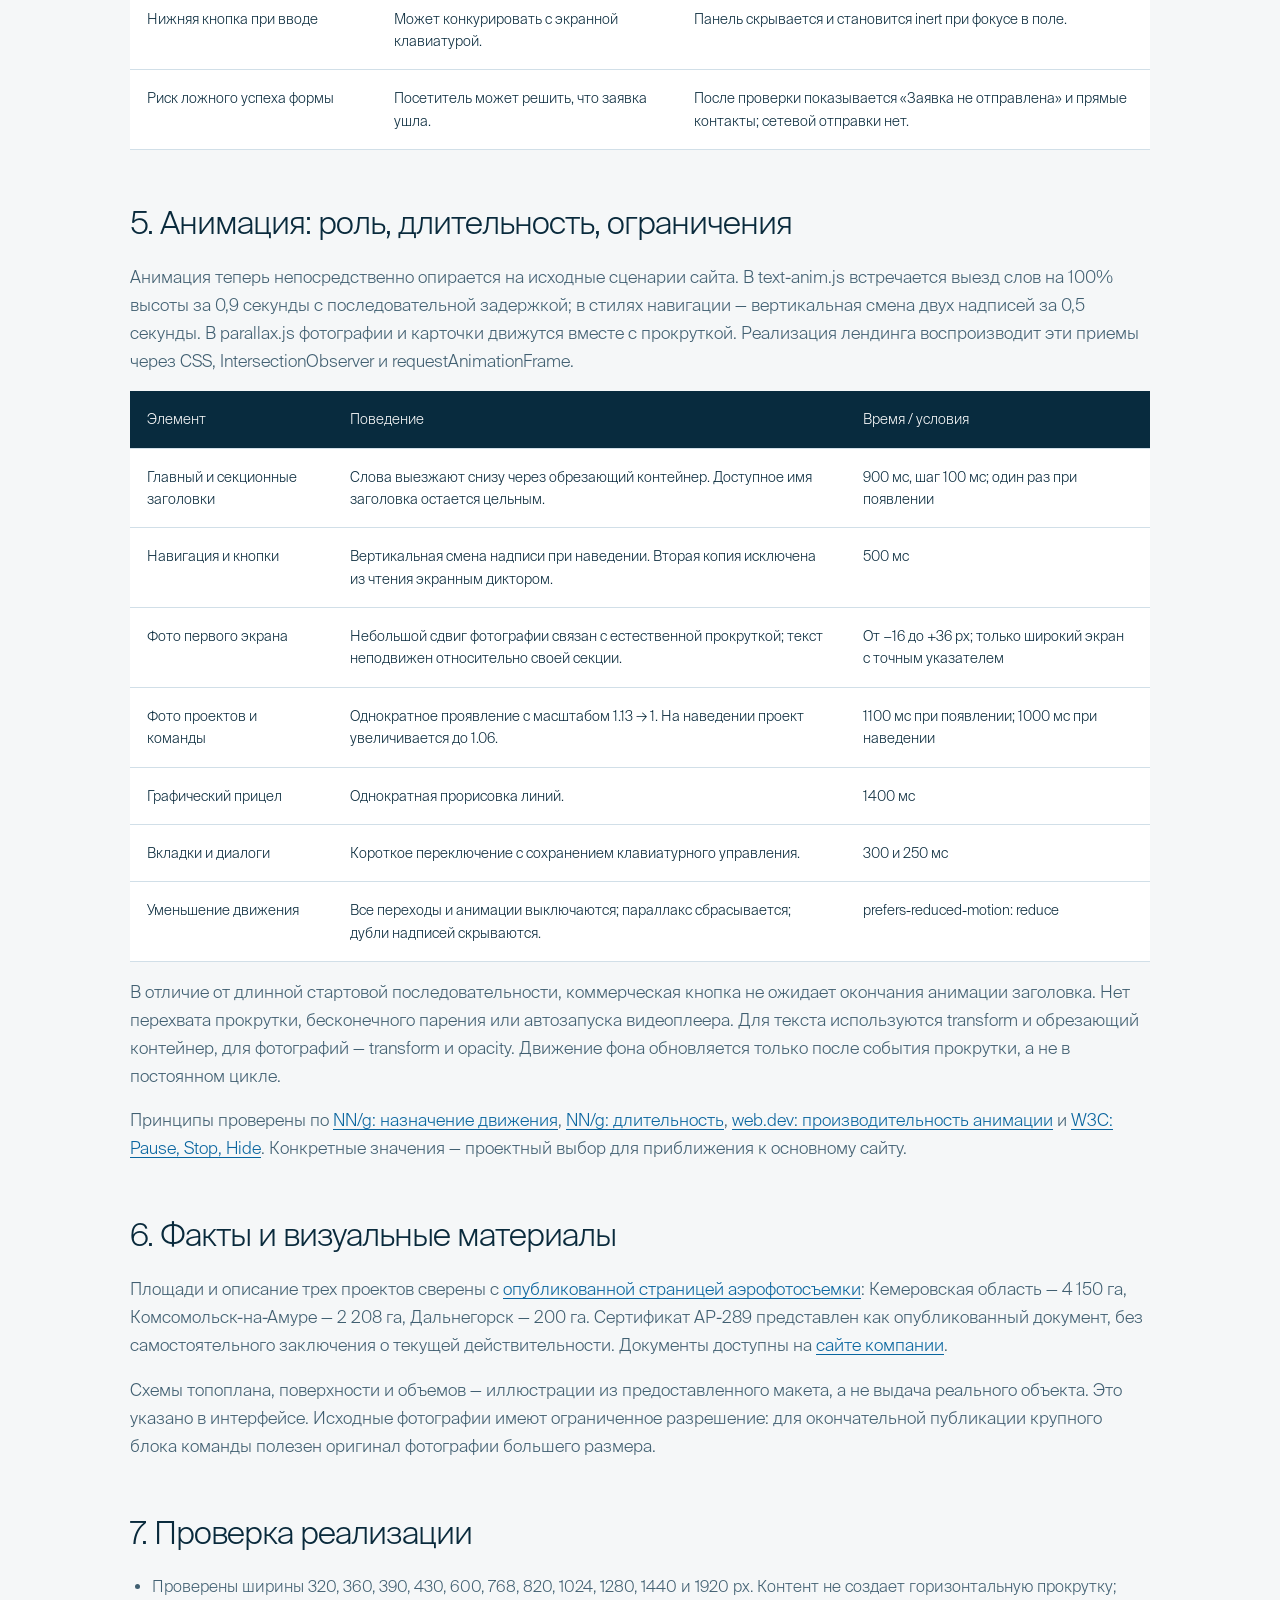
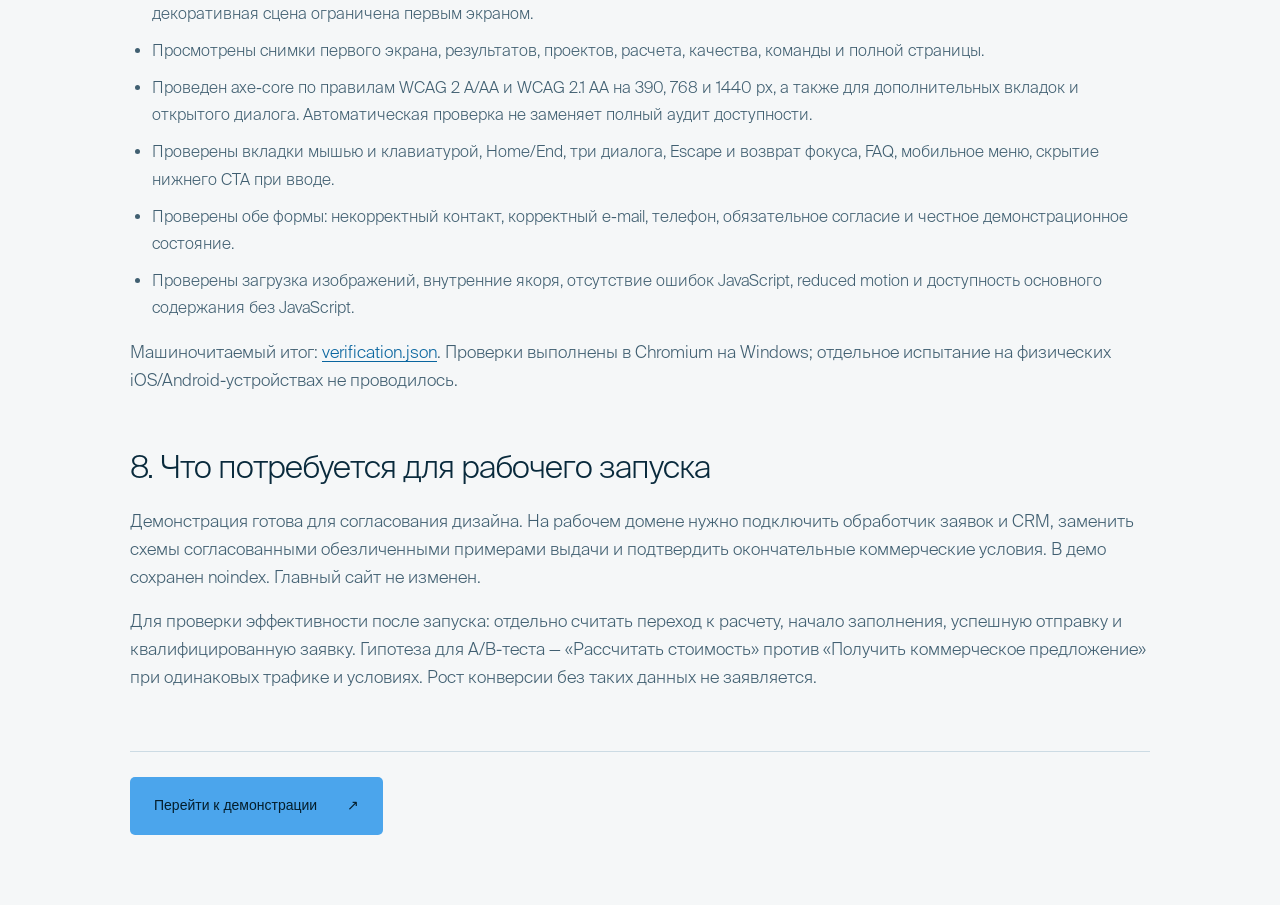
==== commit f54a3084: "Add client topographic plan and real Geoscan 201 photograph" ====
--- a/research.html
+++ b/research.html
@@ -3,7 +3,7 @@
 <html lang="ru"><head><meta charset="utf-8"/><meta content="width=device-width, initial-scale=1" name="viewport"/><meta content="noindex,nofollow" name="robots"/><title>UAV Center — исследование и решения по дизайну</title><link href="assets/favicon.svg" rel="icon"/><link href="styles.css" rel="stylesheet"/><style>
 body{background:#f5f7f8}.report{max-width:1080px;margin:auto;padding:70px 30px}.report h1{font-size:clamp(36px,6vw,64px);line-height:1.06;letter-spacing:-2px;margin:30px 0}.report h2{font-size:32px;letter-spacing:-1px;margin:55px 0 23px}.report h3{font-size:23px;margin:28px 0 14px}.report p{font-size:17px;color:#405f71;margin:16px 0}.report a:not(.btn){color:#09659f;text-decoration:underline;text-underline-offset:3px}.report li{color:#405f71;line-height:1.7;margin:10px 0}.report ul,.report ol{padding-left:22px}.report .intro{font-size:21px}.report .meta{font:11px Arial,sans-serif;letter-spacing:1px;color:#506b7e}.report table{width:100%;border-collapse:collapse;font-size:14px;line-height:1.6;background:white}.report th{text-align:left;background:#082b3e;color:white;font-weight:400}.report td,.report th{padding:17px;border-bottom:1px solid #d1dfe8;vertical-align:top}.report td:first-child{min-width:130px}.table-wrap{overflow:auto}.report figure{margin:30px 0}.report figure img{width:100%;border:1px solid #c5d7e2;border-radius:5px}.report figcaption{font-size:13px;color:#526e80;margin-top:10px}.callout{background:#e7f0f6;padding:22px 26px;border-left:3px solid #4ba5ec;margin:28px 0}.report .callout p{margin:0}.swatches{display:flex;gap:12px;flex-wrap:wrap}.swatch{flex:1;min-width:150px;padding:28px 20px;border:1px solid #c3d4e0;border-radius:5px;font:13px Arial,sans-serif}.report footer{margin-top:60px;border-top:1px solid #ccdbe4;padding-top:25px;font-size:13px}.report .table-wrap:focus-visible{outline:3px solid #1683cf}@media(max-width:600px){.report{padding:40px 20px}.report h2{font-size:29px}.report p{font-size:16px}.report td,.report th{padding:13px}.report .intro{font-size:18px}}
 </style></head><body><main class="report">
-<a href="./">← Открыть демонстрацию страницы</a><p class="meta">UAV CENTER / ДИЗАЙН И КОММЕРЧЕСКАЯ СТРУКТУРА / 12 НОЯБРЯ 2026</p>
+<div class="callout"><p><strong>Версия 8 — материалы клиента.</strong> Добавлен реальный топографический план Сузунской ДШИ в масштабе 1:500 из предоставленного PDF. Превью — фрагмент векторного документа; полный лист можно открыть и скачать без изменений. Сгенерированный квадрокоптер на первом экране заменён опубликованной фотографией Геоскан 201 с <a href="https://www.geoscan.ru/ru/products/geoscan201">официальной страницы производителя</a>. На телефоне используется отдельный кадр без обрезания аппарата. Источники и операции подготовки перечислены в <a href="image-sources-v8.json">описании материалов</a>. Остальные иллюстрации результатов — демонстрации версии 7.</p></div><a href="./">← Открыть демонстрацию страницы</a><p class="meta">UAV CENTER / ДИЗАЙН И КОММЕРЧЕСКАЯ СТРУКТУРА / 12 НОЯБРЯ 2026</p>
 <h1>От инженерной услуги<br/>к понятному предложению.</h1>
 <p class="intro">Версия 2: дизайн и движение приближены к основному uavcenter.ru. Фотографический первый экран, Radiotechnika, темные секции, песочные кнопки и характерная вертикальная анимация текста.</p>
 <div class="callout"><p>Метод: анализ исходного макета и публичных материалов компании, изучение первичных UX-рекомендаций, реализация, визуальный просмотр снимков и автоматизированные проверки в Chromium. Это экспертная оценка и проектные гипотезы, а не исследование с респондентами или доказательство роста конверсии.</p></div>
